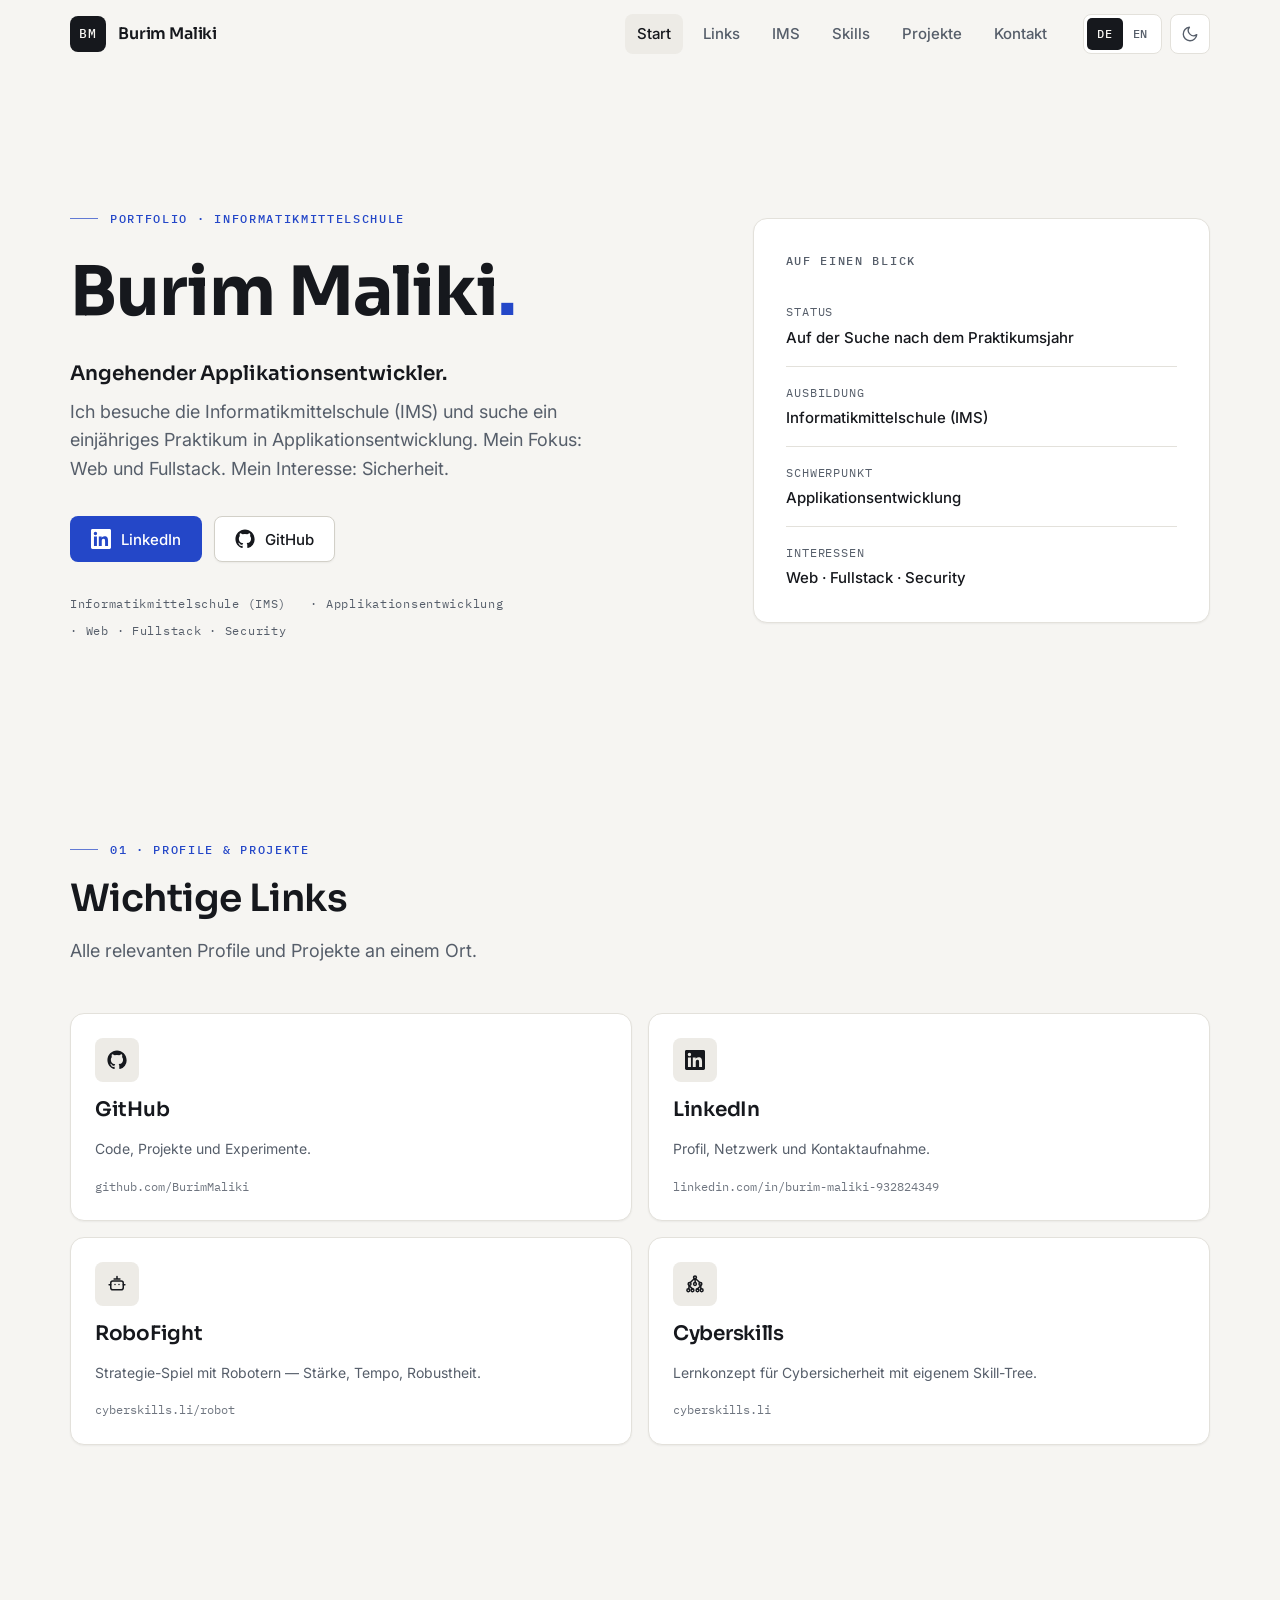
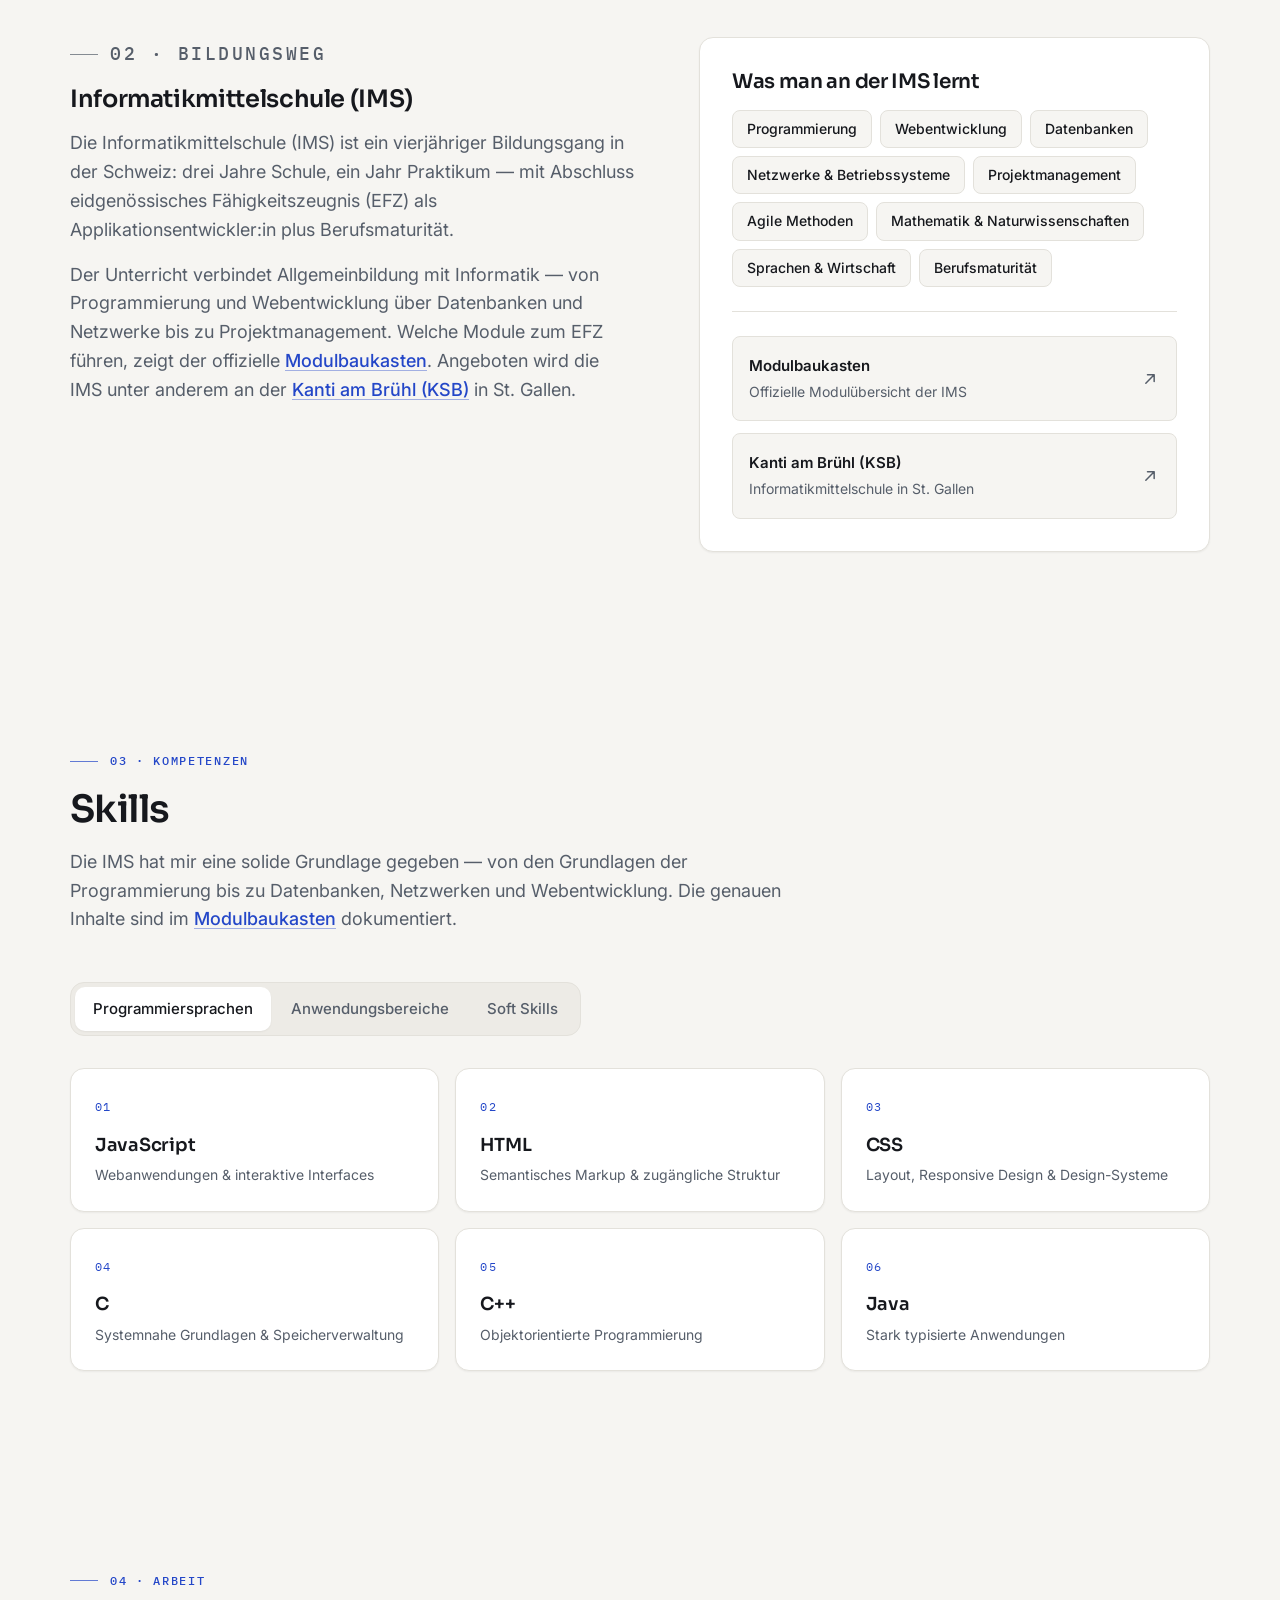
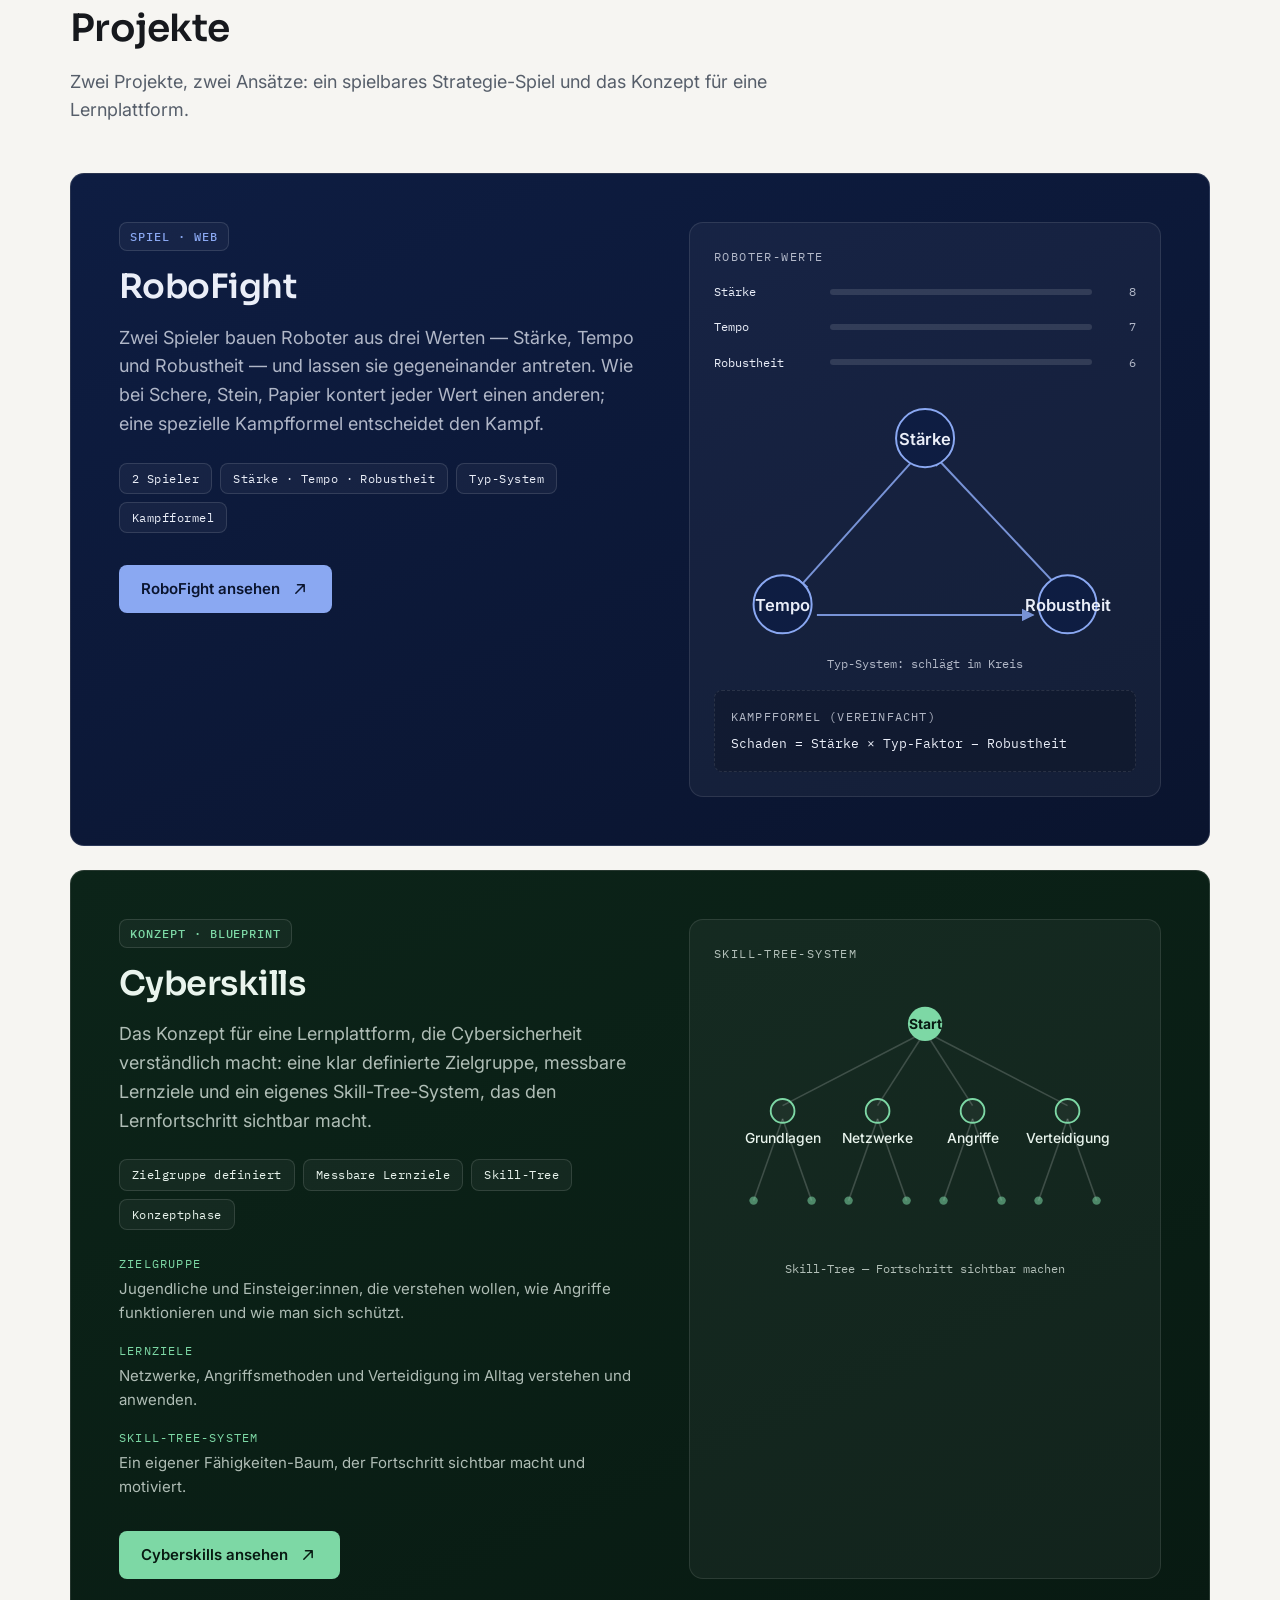
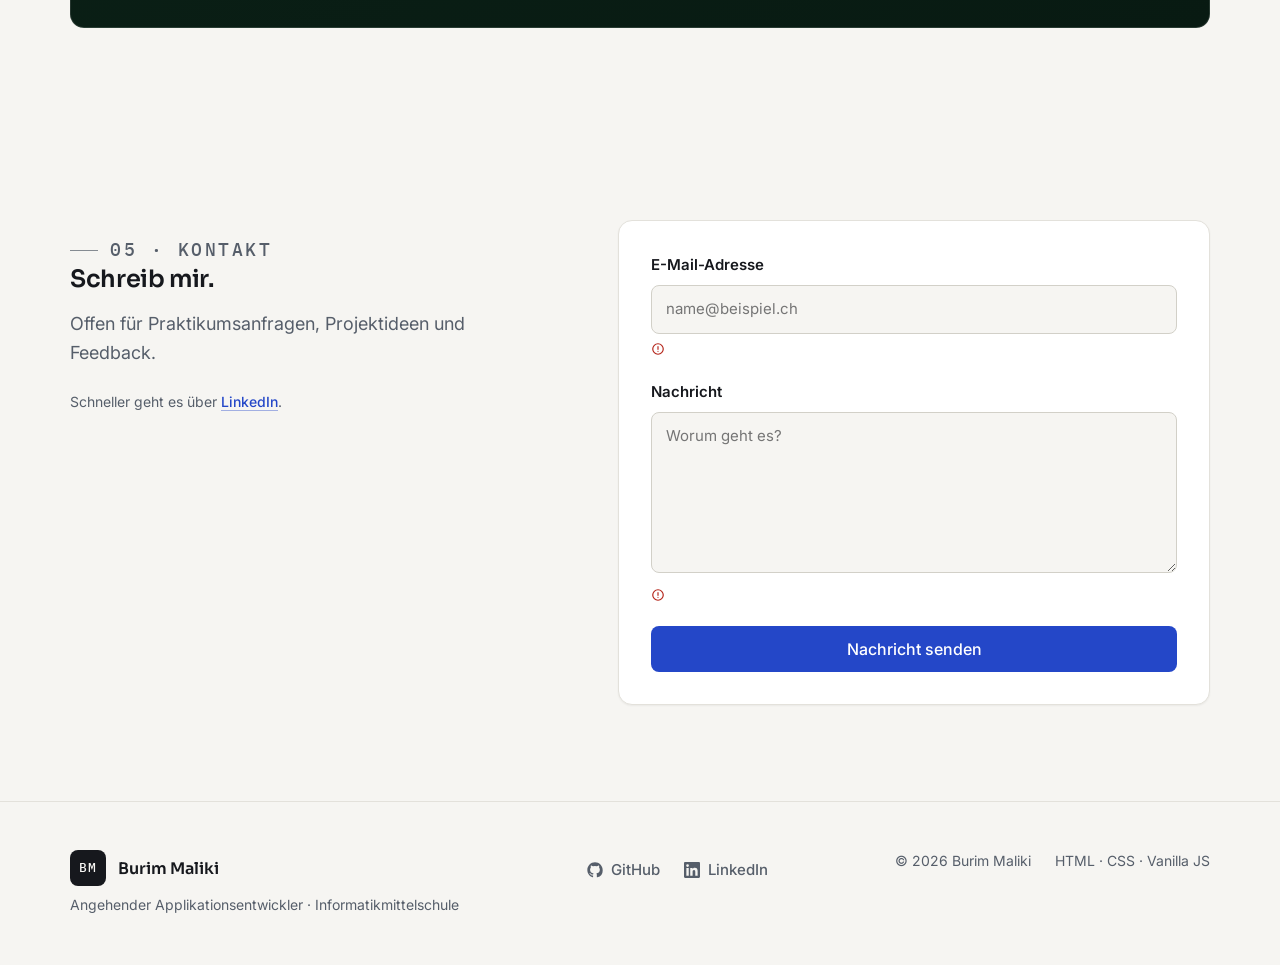
==== index.html @ b34574dd "Split portfolio into separate HTML, CSS, and JS files Co-authored-by: arena-agent <297053741+arena-a" ====
<!DOCTYPE html>
<html lang="de" data-theme="light" data-lang="de">
<head>
  <meta charset="UTF-8">
  <meta name="viewport" content="width=device-width, initial-scale=1">
  <title>Burim Maliki — Portfolio</title>
  <meta name="description" content="Portfolio von Burim Maliki: angehender Applikationsentwickler an der Informatikmittelschule, auf der Suche nach einem einjährigen Praktikum in Applikationsentwicklung.">
  <meta name="color-scheme" content="light dark">
  <meta name="theme-color" media="(prefers-color-scheme: light)" content="#f6f5f2">
  <meta name="theme-color" media="(prefers-color-scheme: dark)" content="#101216">

  <script>
    /* Theme + language before first paint (no flash of wrong mode) */
    (function () {
      try {
        var t = localStorage.getItem('bm-theme');
        if (t !== 'light' && t !== 'dark') {
          t = window.matchMedia && window.matchMedia('(prefers-color-scheme: dark)').matches ? 'dark' : 'light';
        }
        document.documentElement.setAttribute('data-theme', t);
        var l = localStorage.getItem('bm-lang');
        var lang = l === 'en' ? 'en' : 'de';
        document.documentElement.setAttribute('data-lang', lang);
        document.documentElement.lang = lang;
      } catch (e) {
        document.documentElement.setAttribute('data-theme', 'light');
        document.documentElement.lang = 'de';
      }
    })();
  </script>

  <link rel="preconnect" href="https://fonts.googleapis.com">
  <link rel="preconnect" href="https://fonts.gstatic.com" crossorigin>
  <link href="https://fonts.googleapis.com/css2?family=IBM+Plex+Mono:wght@500&family=Inter:wght@400;500;600&family=Sora:wght@600;700&display=swap" rel="stylesheet">

  <link rel="stylesheet" href="assets/css/style.css">
  <noscript>
    <style>[data-reveal] { opacity: 1; transform: none; }</style>
  </noscript>
</head>

<body>
  <a class="skip-link" href="#start" data-i18n="a11y.skip">Zum Inhalt springen</a>

  <!-- ================= HEADER ================= -->
  <header class="site-header" id="site-header">
    <div class="container header-inner">
      <a class="brand" href="#start" data-i18n-aria="nav.brandAria" aria-label="Burim Maliki — zum Seitenanfang">
        <span class="brand-mark" aria-hidden="true">BM</span>
        <span class="brand-name">Burim&nbsp;Maliki</span>
      </a>

      <nav class="site-nav" id="site-nav" aria-label="Hauptnavigation" data-i18n-aria="nav.label">
        <ul>
          <li><a class="nav-link" href="#start" data-i18n="nav.start">Start</a></li>
          <li><a class="nav-link" href="#links" data-i18n="nav.links">Links</a></li>
          <li><a class="nav-link" href="#ims" data-i18n="nav.ims">IMS</a></li>
          <li><a class="nav-link" href="#skills" data-i18n="nav.skills">Skills</a></li>
          <li><a class="nav-link" href="#projekte" data-i18n="nav.projects">Projekte</a></li>
          <li><a class="nav-link" href="#kontakt" data-i18n="nav.contact">Kontakt</a></li>
        </ul>
      </nav>

      <div class="header-controls">
        <div class="lang-switch" role="group" aria-label="Sprache / Language">
          <button type="button" class="lang-btn" data-lang="de" aria-pressed="true">DE</button>
          <button type="button" class="lang-btn" data-lang="en" aria-pressed="false">EN</button>
        </div>
        <button type="button" class="icon-btn" id="theme-toggle" aria-label="Dunkles Design aktivieren">
          <svg class="icon icon-moon" viewBox="0 0 24 24" fill="none" stroke="currentColor" stroke-width="1.8" stroke-linecap="round" stroke-linejoin="round" aria-hidden="true">
            <path d="M21 12.8A9 9 0 1 1 11.2 3a7 7 0 0 0 9.8 9.8z"/>
          </svg>
          <svg class="icon icon-sun" viewBox="0 0 24 24" fill="none" stroke="currentColor" stroke-width="1.8" stroke-linecap="round" stroke-linejoin="round" aria-hidden="true">
            <circle cx="12" cy="12" r="4.2"/>
            <path d="M12 2.5v2.2M12 19.3v2.2M2.5 12h2.2M19.3 12h2.2M4.9 4.9l1.6 1.6M17.5 17.5l1.6 1.6M19.1 4.9l-1.6 1.6M6.5 17.5l-1.6 1.6"/>
          </svg>
        </button>
        <button type="button" class="icon-btn menu-btn" id="menu-toggle" aria-expanded="false" aria-controls="site-nav" aria-label="Menü öffnen">
          <svg class="icon icon-menu" viewBox="0 0 24 24" fill="none" stroke="currentColor" stroke-width="1.8" stroke-linecap="round" aria-hidden="true">
            <path d="M4 7h16M4 12h16M4 17h16"/>
          </svg>
          <svg class="icon icon-close" viewBox="0 0 24 24" fill="none" stroke="currentColor" stroke-width="1.8" stroke-linecap="round" aria-hidden="true">
            <path d="M6 6l12 12M18 6L6 18"/>
          </svg>
        </button>
      </div>
    </div>
  </header>

  <main id="main">
    <!-- ================= HERO ================= -->
    <section id="start" class="hero" aria-labelledby="hero-title">
      <div class="container hero-grid">
        <div class="hero-copy" data-reveal>
          <p class="eyebrow" data-i18n="hero.eyebrow">Portfolio · Informatikmittelschule</p>
          <h1 id="hero-title">Burim&nbsp;Maliki<span class="dot">.</span></h1>
          <p class="hero-lead">
            <strong data-i18n="hero.leadStrong">Angehender Applikationsentwickler.</strong>
            <span data-i18n="hero.lead">Ich besuche die Informatikmittelschule (IMS) und suche ein einjähriges Praktikum in Applikationsentwicklung. Mein Fokus: Web und Fullstack. Mein Interesse: Sicherheit.</span>
          </p>
          <div class="hero-actions">
            <a class="btn btn-primary" href="https://www.linkedin.com/in/burim-maliki-932824349/" target="_blank" rel="noopener noreferrer" data-i18n-aria="hero.linkedinAria" aria-label="LinkedIn-Profil öffnen (neuer Tab)">
              <svg class="icon" viewBox="0 0 24 24" fill="currentColor" aria-hidden="true">
                <path d="M20.45 20.45h-3.55v-5.57c0-1.33-.03-3.04-1.85-3.04-1.85 0-2.14 1.45-2.14 2.94v5.67H9.36V9h3.41v1.56h.05c.47-.9 1.63-1.85 3.36-1.85 3.6 0 4.27 2.37 4.27 5.45v6.29zM5.34 7.43a2.06 2.06 0 1 1 0-4.12 2.06 2.06 0 0 1 0 4.12zM7.12 20.45H3.56V9h3.56v11.45zM22.22 0H1.77C.79 0 0 .77 0 1.72v20.55C0 23.23.79 24 1.77 24h20.45c.98 0 1.78-.77 1.78-1.73V1.72C24 .77 23.2 0 22.22 0z"/>
              </svg>
              <span data-i18n="hero.ctaLinkedin">LinkedIn</span>
            </a>
            <a class="btn btn-secondary" href="https://github.com/BurimMaliki" target="_blank" rel="noopener noreferrer" data-i18n-aria="hero.githubAria" aria-label="GitHub-Profil öffnen (neuer Tab)">
              <svg class="icon" viewBox="0 0 24 24" fill="currentColor" aria-hidden="true">
                <path d="M12 .5C5.65.5.5 5.65.5 12c0 5.08 3.29 9.39 7.86 10.91.58.11.79-.25.79-.56 0-.27-.01-1.17-.02-2.12-3.2.7-3.88-1.36-3.88-1.36-.52-1.33-1.28-1.68-1.28-1.68-1.04-.71.08-.7.08-.7 1.15.08 1.76 1.18 1.76 1.18 1.03 1.75 2.69 1.25 3.34.95.1-.74.4-1.25.72-1.54-2.55-.29-5.24-1.28-5.24-5.68 0-1.26.45-2.28 1.18-3.09-.12-.29-.51-1.46.11-3.05 0 0 .96-.31 3.15 1.18a10.9 10.9 0 0 1 5.74 0c2.19-1.49 3.15-1.18 3.15-1.18.62 1.59.23 2.76.11 3.05.73.81 1.18 1.83 1.18 3.09 0 4.41-2.69 5.38-5.25 5.67.41.35.77 1.05.77 2.12 0 1.53-.01 2.76-.01 3.14 0 .31.21.67.8.56A10.52 10.52 0 0 0 23.5 12C23.5 5.65 18.35.5 12 .5z"/>
              </svg>
              <span data-i18n="hero.ctaGithub">GitHub</span>
            </a>
          </div>
          <p class="hero-meta" aria-hidden="true">
            <span data-i18n="hero.meta1">Informatikmittelschule (IMS)</span>
            <span data-i18n="hero.meta2">Applikationsentwicklung</span>
            <span data-i18n="hero.meta3">Web · Fullstack · Security</span>
          </p>
        </div>

        <aside class="facts-card card" data-reveal style="--reveal-delay: 120ms" aria-label="Auf einen Blick" data-i18n-aria="hero.factsAria">
          <p class="facts-title" data-i18n="hero.factsTitle">Auf einen Blick</p>
          <dl class="facts">
            <div class="fact">
              <dt data-i18n="hero.fStatusLabel">Status</dt>
              <dd data-i18n="hero.fStatus">Auf der Suche nach dem Praktikumsjahr</dd>
            </div>
            <div class="fact">
              <dt data-i18n="hero.fEducationLabel">Ausbildung</dt>
              <dd data-i18n="hero.fEducation">Informatikmittelschule (IMS)</dd>
            </div>
            <div class="fact">
              <dt data-i18n="hero.fFocusLabel">Schwerpunkt</dt>
              <dd data-i18n="hero.fFocus">Applikationsentwicklung</dd>
            </div>
            <div class="fact">
              <dt data-i18n="hero.fInterestLabel">Interessen</dt>
              <dd data-i18n="hero.fInterest">Web · Fullstack · Security</dd>
            </div>
          </dl>
        </aside>
      </div>
    </section>

    <!-- ================= LINKS ================= -->
    <section id="links" aria-labelledby="links-title">
      <div class="container">
        <div class="section-head" data-reveal>
          <p class="eyebrow" data-i18n="links.eyebrow">01 · Profile &amp; Projekte</p>
          <h2 id="links-title" data-i18n="links.title">Wichtige Links</h2>
          <p class="lead" data-i18n="links.lead">Alle relevanten Profile und Projekte an einem Ort.</p>
        </div>

        <div class="links-grid">
          <a class="link-card" href="https://github.com/BurimMaliki" target="_blank" rel="noopener noreferrer" data-reveal data-i18n-aria="links.githubAria" aria-label="GitHub öffnen (neuer Tab)">
            <span class="link-card-top">
              <span class="link-icon" aria-hidden="true">
                <svg class="icon" viewBox="0 0 24 24" fill="currentColor"><path d="M12 .5C5.65.5.5 5.65.5 12c0 5.08 3.29 9.39 7.86 10.91.58.11.79-.25.79-.56 0-.27-.01-1.17-.02-2.12-3.2.7-3.88-1.36-3.88-1.36-.52-1.33-1.28-1.68-1.28-1.68-1.04-.71.08-.7.08-.7 1.15.08 1.76 1.18 1.76 1.18 1.03 1.75 2.69 1.25 3.34.95.1-.74.4-1.25.72-1.54-2.55-.29-5.24-1.28-5.24-5.68 0-1.26.45-2.28 1.18-3.09-.12-.29-.51-1.46.11-3.05 0 0 .96-.31 3.15 1.18a10.9 10.9 0 0 1 5.74 0c2.19-1.49 3.15-1.18 3.15-1.18.62 1.59.23 2.76.11 3.05.73.81 1.18 1.83 1.18 3.09 0 4.41-2.69 5.38-5.25 5.67.41.35.77 1.05.77 2.12 0 1.53-.01 2.76-.01 3.14 0 .31.21.67.8.56A10.52 10.52 0 0 0 23.5 12C23.5 5.65 18.35.5 12 .5z"/></svg>
              </span>
              <svg class="icon link-card-arrow" viewBox="0 0 24 24" fill="none" stroke="currentColor" stroke-width="1.8" stroke-linecap="round" stroke-linejoin="round" aria-hidden="true"><path d="M7 17L17 7M9 7h8v8"/></svg>
            </span>
            <h3 data-i18n="links.githubTitle">GitHub</h3>
            <p data-i18n="links.githubDesc">Code, Projekte und Experimente.</p>
            <span class="link-domain">github.com/BurimMaliki</span>
          </a>

          <a class="link-card" href="https://www.linkedin.com/in/burim-maliki-932824349/" target="_blank" rel="noopener noreferrer" data-reveal style="--reveal-delay: 60ms" data-i18n-aria="links.linkedinAria" aria-label="LinkedIn öffnen (neuer Tab)">
            <span class="link-card-top">
              <span class="link-icon" aria-hidden="true">
                <svg class="icon" viewBox="0 0 24 24" fill="currentColor"><path d="M20.45 20.45h-3.55v-5.57c0-1.33-.03-3.04-1.85-3.04-1.85 0-2.14 1.45-2.14 2.94v5.67H9.36V9h3.41v1.56h.05c.47-.9 1.63-1.85 3.36-1.85 3.6 0 4.27 2.37 4.27 5.45v6.29zM5.34 7.43a2.06 2.06 0 1 1 0-4.12 2.06 2.06 0 0 1 0 4.12zM7.12 20.45H3.56V9h3.56v11.45zM22.22 0H1.77C.79 0 0 .77 0 1.72v20.55C0 23.23.79 24 1.77 24h20.45c.98 0 1.78-.77 1.78-1.73V1.72C24 .77 23.2 0 22.22 0z"/></svg>
              </span>
              <svg class="icon link-card-arrow" viewBox="0 0 24 24" fill="none" stroke="currentColor" stroke-width="1.8" stroke-linecap="round" stroke-linejoin="round" aria-hidden="true"><path d="M7 17L17 7M9 7h8v8"/></svg>
            </span>
            <h3 data-i18n="links.linkedinTitle">LinkedIn</h3>
            <p data-i18n="links.linkedinDesc">Profil, Netzwerk und Kontaktaufnahme.</p>
            <span class="link-domain">linkedin.com/in/burim-maliki-932824349</span>
          </a>

          <a class="link-card" href="https://www.cyberskills.li/robot" target="_blank" rel="noopener noreferrer" data-reveal style="--reveal-delay: 120ms" data-i18n-aria="links.robofightAria" aria-label="RoboFight öffnen (neuer Tab)">
            <span class="link-card-top">
              <span class="link-icon" aria-hidden="true">
                <svg class="icon" viewBox="0 0 24 24" fill="none" stroke="currentColor" stroke-width="1.8" stroke-linecap="round" stroke-linejoin="round"><path d="M12 3v3M12 6H8.5M12 6h3.5"/><rect x="4.5" y="8.5" width="15" height="10.5" rx="2.5"/><path d="M9.6 12.6h.01M14.4 12.6h.01M2.5 13h2M19.5 13h2"/></svg>
              </span>
              <svg class="icon link-card-arrow" viewBox="0 0 24 24" fill="none" stroke="currentColor" stroke-width="1.8" stroke-linecap="round" stroke-linejoin="round" aria-hidden="true"><path d="M7 17L17 7M9 7h8v8"/></svg>
            </span>
            <h3 data-i18n="links.robofightTitle">RoboFight</h3>
            <p data-i18n="links.robofightDesc">Strategie-Spiel mit Robotern — Stärke, Tempo, Robustheit.</p>
            <span class="link-domain">cyberskills.li/robot</span>
          </a>

          <a class="link-card" href="https://www.cyberskills.li/" target="_blank" rel="noopener noreferrer" data-reveal style="--reveal-delay: 180ms" data-i18n-aria="links.cyberskillsAria" aria-label="Cyberskills öffnen (neuer Tab)">
            <span class="link-card-top">
              <span class="link-icon" aria-hidden="true">
                <svg class="icon" viewBox="0 0 24 24" fill="none" stroke="currentColor" stroke-width="1.8" stroke-linecap="round"><circle cx="12" cy="4" r="1.7"/><circle cx="5.5" cy="12" r="1.7"/><circle cx="12" cy="12" r="1.7"/><circle cx="18.5" cy="12" r="1.7"/><circle cx="4" cy="19.5" r="1.7"/><circle cx="9" cy="19.5" r="1.7"/><circle cx="15" cy="19.5" r="1.7"/><circle cx="20" cy="19.5" r="1.7"/><path d="M11.4 5.4L6 10.6M12 5.6l.3 4.7M18 10.6l-5.2-5M4.9 13.3l-.3 4.5M9.4 18.2l-3.4-3.2M14.6 18.2l3.4-3.2M19.1 17.8l-.3-4.5"/></svg>
              </span>
              <svg class="icon link-card-arrow" viewBox="0 0 24 24" fill="none" stroke="currentColor" stroke-width="1.8" stroke-linecap="round" stroke-linejoin="round" aria-hidden="true"><path d="M7 17L17 7M9 7h8v8"/></svg>
            </span>
            <h3 data-i18n="links.cyberskillsTitle">Cyberskills</h3>
            <p data-i18n="links.cyberskillsDesc">Lernkonzept für Cybersicherheit mit eigenem Skill-Tree.</p>
            <span class="link-domain">cyberskills.li</span>
          </a>
        </div>
      </div>
    </section>

    <!-- ================= IMS ================= -->
    <section id="ims" aria-labelledby="ims-title">
      <div class="container ims-grid">
        <div class="ims-copy" data-reveal>
          <p class="eyebrow" data-i18n="ims.eyebrow">02 · Bildungsweg</p>
          <h2 id="ims-title" data-i18n="ims.title">Informatikmittelschule (IMS)</h2>
          <p data-i18n="ims.p1">Die Informatikmittelschule (IMS) ist ein vierjähriger Bildungsgang in der Schweiz: drei Jahre Schule, ein Jahr Praktikum — mit Abschluss eidgenössisches Fähigkeitszeugnis (EFZ) als Applikationsentwickler:in plus Berufsmaturität.</p>
          <p data-i18n-html="ims.p2">Der Unterricht verbindet Allgemeinbildung mit Informatik — von Programmierung und Webentwicklung über Datenbanken und Netzwerke bis zu Projektmanagement. Welche Module zum EFZ führen, zeigt der offizielle <a class="text-link" href="https://www.modulbaukasten.ch/" target="_blank" rel="noopener noreferrer">Modulbaukasten</a>. Angeboten wird die IMS unter anderem an der <a class="text-link" href="https://www.ksb-sg.ch/ims" target="_blank" rel="noopener noreferrer">Kanti am Brühl (KSB)</a> in St. Gallen.</p>
        </div>

        <aside class="ims-card card" data-reveal style="--reveal-delay: 120ms" aria-label="Lerninhalte der IMS" data-i18n-aria="ims.cardAria">
          <h3 data-i18n="ims.learnTitle">Was man an der IMS lernt</h3>
          <ul class="chip-list">
            <li class="chip" data-i18n="ims.chip1">Programmierung</li>
            <li class="chip" data-i18n="ims.chip2">Webentwicklung</li>
            <li class="chip" data-i18n="ims.chip3">Datenbanken</li>
            <li class="chip" data-i18n="ims.chip4">Netzwerke &amp; Betriebssysteme</li>
            <li class="chip" data-i18n="ims.chip5">Projektmanagement</li>
            <li class="chip" data-i18n="ims.chip6">Agile Methoden</li>
            <li class="chip" data-i18n="ims.chip7">Mathematik &amp; Naturwissenschaften</li>
            <li class="chip" data-i18n="ims.chip8">Sprachen &amp; Wirtschaft</li>
            <li class="chip" data-i18n="ims.chip9">Berufsmaturität</li>
          </ul>
          <div class="ims-links">
            <a class="ims-link" href="https://www.modulbaukasten.ch/" target="_blank" rel="noopener noreferrer" data-i18n-aria="ims.modulesAria" aria-label="Modulbaukasten öffnen (neuer Tab)">
              <span>
                <span class="ims-link-title" data-i18n="ims.modulesTitle">Modulbaukasten</span><br>
                <span class="ims-link-desc" data-i18n="ims.modulesDesc">Offizielle Modulübersicht der IMS</span>
              </span>
              <svg class="icon" viewBox="0 0 24 24" fill="none" stroke="currentColor" stroke-width="1.8" stroke-linecap="round" stroke-linejoin="round" aria-hidden="true"><path d="M7 17L17 7M9 7h8v8"/></svg>
            </a>
            <a class="ims-link" href="https://www.ksb-sg.ch/ims" target="_blank" rel="noopener noreferrer" data-i18n-aria="ims.ksbAria" aria-label="Kanti am Brühl öffnen (neuer Tab)">
              <span>
                <span class="ims-link-title" data-i18n="ims.ksbTitle">Kanti am Brühl (KSB)</span><br>
                <span class="ims-link-desc" data-i18n="ims.ksbDesc">Informatikmittelschule in St. Gallen</span>
              </span>
              <svg class="icon" viewBox="0 0 24 24" fill="none" stroke="currentColor" stroke-width="1.8" stroke-linecap="round" stroke-linejoin="round" aria-hidden="true"><path d="M7 17L17 7M9 7h8v8"/></svg>
            </a>
          </div>
        </aside>
      </div>
    </section>

    <!-- ================= SKILLS ================= -->
    <section id="skills" aria-labelledby="skills-title">
      <div class="container">
        <div class="section-head" data-reveal>
          <p class="eyebrow" data-i18n="skills.eyebrow">03 · Kompetenzen</p>
          <h2 id="skills-title" data-i18n="skills.title">Skills</h2>
          <p class="lead" data-i18n-html="skills.lead">Die IMS hat mir eine solide Grundlage gegeben — von den Grundlagen der Programmierung bis zu Datenbanken, Netzwerken und Webentwicklung. Die genauen Inhalte sind im <a class="text-link" href="https://www.modulbaukasten.ch/" target="_blank" rel="noopener noreferrer">Modulbaukasten</a> dokumentiert.</p>
        </div>

        <div data-reveal>
          <div class="tabs" role="tablist" aria-label="Skill-Kategorien" data-i18n-aria="skills.tabsAria">
            <button type="button" class="tab" role="tab" id="tab-langs" aria-controls="panel-langs" aria-selected="true" tabindex="0" data-i18n="skills.tab1">Programmiersprachen</button>
            <button type="button" class="tab" role="tab" id="tab-areas" aria-controls="panel-areas" aria-selected="false" tabindex="-1" data-i18n="skills.tab2">Anwendungsbereiche</button>
            <button type="button" class="tab" role="tab" id="tab-soft" aria-controls="panel-soft" aria-selected="false" tabindex="-1" data-i18n="skills.tab3">Soft Skills</button>
          </div>

          <div class="tabpanel" id="panel-langs" role="tabpanel" aria-labelledby="tab-langs" tabindex="0">
            <ul class="skill-grid">
              <li class="skill">
                <span class="skill-index">01</span>
                <h3 data-i18n="skills.langJs">JavaScript</h3>
                <p data-i18n="skills.langJsDesc">Webanwendungen &amp; interaktive Interfaces</p>
              </li>
              <li class="skill">
                <span class="skill-index">02</span>
                <h3 data-i18n="skills.langHtml">HTML</h3>
                <p data-i18n="skills.langHtmlDesc">Semantisches Markup &amp; zugängliche Struktur</p>
              </li>
              <li class="skill">
                <span class="skill-index">03</span>
                <h3 data-i18n="skills.langCss">CSS</h3>
                <p data-i18n="skills.langCssDesc">Layout, Responsive Design &amp; Design-Systeme</p>
              </li>
              <li class="skill">
                <span class="skill-index">04</span>
                <h3 data-i18n="skills.langC">C</h3>
                <p data-i18n="skills.langCDesc">Systemnahe Grundlagen &amp; Speicherverwaltung</p>
              </li>
              <li class="skill">
                <span class="skill-index">05</span>
                <h3 data-i18n="skills.langCpp">C++</h3>
                <p data-i18n="skills.langCppDesc">Objektorientierte Programmierung</p>
              </li>
              <li class="skill">
                <span class="skill-index">06</span>
                <h3 data-i18n="skills.langJava">Java</h3>
                <p data-i18n="skills.langJavaDesc">Stark typisierte Anwendungen</p>
              </li>
            </ul>
          </div>

          <div class="tabpanel" id="panel-areas" role="tabpanel" aria-labelledby="tab-areas" tabindex="0" hidden>
            <ul class="skill-grid">
              <li class="skill">
                <span class="skill-index">01</span>
                <h3 data-i18n="skills.areaFrontend">Frontend</h3>
                <p data-i18n="skills.areaFrontendDesc">Interfaces, Usability &amp; Barrierefreiheit</p>
              </li>
              <li class="skill">
                <span class="skill-index">02</span>
                <h3 data-i18n="skills.areaBackend">Backend</h3>
                <p data-i18n="skills.areaBackendDesc">APIs, Services &amp; Geschäftslogik</p>
              </li>
              <li class="skill">
                <span class="skill-index">03</span>
                <h3 data-i18n="skills.areaFullstack">Fullstack</h3>
                <p data-i18n="skills.areaFullstackDesc">Von der Datenbank bis zum UI</p>
              </li>
              <li class="skill">
                <span class="skill-index">04</span>
                <h3 data-i18n="skills.areaSql">SQL &amp; NoSQL Datenbanken</h3>
                <p data-i18n="skills.areaSqlDesc">Relationale &amp; dokumentenbasierte Systeme</p>
              </li>
              <li class="skill">
                <span class="skill-index">05</span>
                <h3 data-i18n="skills.areaContainer">Container</h3>
                <p data-i18n="skills.areaContainerDesc">Docker &amp; isolierte Laufzeitumgebungen</p>
              </li>
              <li class="skill">
                <span class="skill-index">06</span>
                <h3 data-i18n="skills.areaAi">AI Skills</h3>
                <p data-i18n="skills.areaAiDesc">KI-gestützte Tools &amp; Workflows</p>
              </li>
            </ul>
          </div>

          <div class="tabpanel" id="panel-soft" role="tabpanel" aria-labelledby="tab-soft" tabindex="0" hidden>
            <ul class="soft-list">
              <li class="soft-item">
                <span class="soft-index">01</span>
                <span>
                  <span class="soft-name" data-i18n="skills.soft1">Teamfähigkeit</span><br>
                  <span class="soft-desc" data-i18n="skills.soft1Desc">Gemeinsam Lösungen erarbeiten</span>
                </span>
              </li>
              <li class="soft-item">
                <span class="soft-index">02</span>
                <span>
                  <span class="soft-name" data-i18n="skills.soft2">Überzeugungsfähigkeit</span><br>
                  <span class="soft-desc" data-i18n="skills.soft2Desc">Ideen klar und sachlich vertreten</span>
                </span>
              </li>
              <li class="soft-item">
                <span class="soft-index">03</span>
                <span>
                  <span class="soft-name" data-i18n="skills.soft3">Feedback geben &amp; annehmen</span><br>
                  <span class="soft-desc" data-i18n="skills.soft3Desc">Offen für konstruktive Kritik</span>
                </span>
              </li>
              <li class="soft-item">
                <span class="soft-index">04</span>
                <span>
                  <span class="soft-name" data-i18n="skills.soft4">Empathie</span><br>
                  <span class="soft-desc" data-i18n="skills.soft4Desc">Perspektiven anderer verstehen</span>
                </span>
              </li>
              <li class="soft-item">
                <span class="soft-index">05</span>
                <span>
                  <span class="soft-name" data-i18n="skills.soft5">Toleranz</span><br>
                  <span class="soft-desc" data-i18n="skills.soft5Desc">Unterschiedliche Sichtweisen respektieren</span>
                </span>
              </li>
              <li class="soft-item">
                <span class="soft-index">06</span>
                <span>
                  <span class="soft-name" data-i18n="skills.soft6">Neugier</span><br>
                  <span class="soft-desc" data-i18n="skills.soft6Desc">Neues verstehen und ausprobieren</span>
                </span>
              </li>
              <li class="soft-item">
                <span class="soft-index">07</span>
                <span>
                  <span class="soft-name" data-i18n="skills.soft7">Strategisches Denken</span><br>
                  <span class="soft-desc" data-i18n="skills.soft7Desc">Probleme in Schritte zerlegen</span>
                </span>
              </li>
              <li class="soft-item">
                <span class="soft-index">08</span>
                <span>
                  <span class="soft-name" data-i18n="skills.soft8">Geduld</span><br>
                  <span class="soft-desc" data-i18n="skills.soft8Desc">Dranbleiben bei komplexen Aufgaben</span>
                </span>
              </li>
              <li class="soft-item">
                <span class="soft-index">09</span>
                <span>
                  <span class="soft-name" data-i18n="skills.soft9">Verantwortungsübernahme</span><br>
                  <span class="soft-desc" data-i18n="skills.soft9Desc">Für Ergebnisse einstehen</span>
                </span>
              </li>
            </ul>
          </div>
        </div>
      </div>
    </section>

    <!-- ================= PROJECTS ================= -->
    <section id="projekte" aria-labelledby="projects-title">
      <div class="container">
        <div class="section-head" data-reveal>
          <p class="eyebrow" data-i18n="projects.eyebrow">04 · Arbeit</p>
          <h2 id="projects-title" data-i18n="projects.title">Projekte</h2>
          <p class="lead" data-i18n="projects.lead">Zwei Projekte, zwei Ansätze: ein spielbares Strategie-Spiel und das Konzept für eine Lernplattform.</p>
        </div>

        <!-- RoboFight -->
        <article class="project project-rf" data-reveal aria-labelledby="rf-title">
          <div class="project-copy">
            <span class="project-tag" data-i18n="projects.rfTag">Spiel · Web</span>
            <h3 id="rf-title" data-i18n="projects.rfTitle">RoboFight</h3>
            <p data-i18n="projects.rfDesc">Zwei Spieler bauen Roboter aus drei Werten — Stärke, Tempo und Robustheit — und lassen sie gegeneinander antreten. Wie bei Schere, Stein, Papier kontert jeder Wert einen anderen; eine spezielle Kampfformel entscheidet den Kampf.</p>
            <ul class="fact-chips" aria-label="Eigenschaften von RoboFight" data-i18n-aria="projects.rfChipsAria">
              <li class="fact-chip" data-i18n="projects.rfChip1">2 Spieler</li>
              <li class="fact-chip" data-i18n="projects.rfChip2">Stärke · Tempo · Robustheit</li>
              <li class="fact-chip" data-i18n="projects.rfChip3">Typ-System</li>
              <li class="fact-chip" data-i18n="projects.rfChip4">Kampfformel</li>
            </ul>
            <a class="project-cta" href="https://www.cyberskills.li/robot" target="_blank" rel="noopener noreferrer" data-i18n-aria="projects.rfCtaAria" aria-label="RoboFight ansehen (neuer Tab)">
              <span data-i18n="projects.rfCta">RoboFight ansehen</span>
              <svg class="icon" viewBox="0 0 24 24" fill="none" stroke="currentColor" stroke-width="1.8" stroke-linecap="round" stroke-linejoin="round" aria-hidden="true"><path d="M7 17L17 7M9 7h8v8"/></svg>
            </a>
          </div>

          <div class="project-visual" aria-label="RoboFight Mechanik" data-i18n-aria="projects.rfVisualAria">
            <p class="visual-label" data-i18n="projects.rfStatsTitle">Roboter-Werte</p>
            <div class="stat-row">
              <span class="stat-name" data-i18n="projects.rfStatStrength">Stärke</span>
              <span class="stat-track" aria-hidden="true"><span class="stat-fill" style="width: 80%"></span></span>
              <span class="stat-value" aria-hidden="true">8</span>
            </div>
            <div class="stat-row">
              <span class="stat-name" data-i18n="projects.rfStatSpeed">Tempo</span>
              <span class="stat-track" aria-hidden="true"><span class="stat-fill" style="width: 70%"></span></span>
              <span class="stat-value" aria-hidden="true">7</span>
            </div>
            <div class="stat-row">
              <span class="stat-name" data-i18n="projects.rfStatDurability">Robustheit</span>
              <span class="stat-track" aria-hidden="true"><span class="stat-fill" style="width: 60%"></span></span>
              <span class="stat-value" aria-hidden="true">6</span>
            </div>

            <svg class="type-diagram" viewBox="0 0 320 190" role="img" aria-labelledby="rf-diagram-title" aria-hidden="false">
              <title id="rf-diagram-title" data-i18n="projects.rfDiagramAria">Typ-System von RoboFight: Stärke schlägt Tempo, Tempo schlägt Robustheit, Robustheit schlägt Stärke.</title>
              <defs>
                <marker id="rf-arrow" viewBox="0 0 10 10" refX="9" refY="5" markerWidth="6.5" markerHeight="6.5" orient="auto-start-reverse">
                  <path d="M0 0L10 5L0 10z" fill="var(--rf-accent)"/>
                </marker>
              </defs>
              <path class="diagram-edge" d="M157 48 L62 154" marker-end="url(#rf-arrow)"/>
              <path class="diagram-edge" d="M78 172 L242 172" marker-end="url(#rf-arrow)"/>
              <path class="diagram-edge" d="M260 150 L166 50" marker-end="url(#rf-arrow)"/>
              <circle class="diagram-node" cx="160" cy="38" r="22"/>
              <text class="diagram-node-text" x="160" y="43" text-anchor="middle" data-i18n="projects.rfStatStrength">Stärke</text>
              <circle class="diagram-node" cx="52" cy="164" r="22"/>
              <text class="diagram-node-text" x="52" y="169" text-anchor="middle" data-i18n="projects.rfStatSpeed">Tempo</text>
              <circle class="diagram-node" cx="268" cy="164" r="22"/>
              <text class="diagram-node-text" x="268" y="169" text-anchor="middle" data-i18n="projects.rfStatDurability">Robustheit</text>
            </svg>
            <p class="diagram-caption" data-i18n="projects.rfDiagramCaption">Typ-System: schlägt im Kreis</p>

            <div class="formula">
              <p class="formula-label" data-i18n="projects.rfFormulaCaption">Kampfformel (vereinfacht)</p>
              <code class="formula-code" data-i18n="projects.rfFormula">Schaden = Stärke × Typ-Faktor − Robustheit</code>
            </div>
          </div>
        </article>

        <!-- Cyberskills -->
        <article class="project project-cs" data-reveal aria-labelledby="cs-title">
          <div class="project-copy">
            <span class="project-tag" data-i18n="projects.csTag">Konzept · Blueprint</span>
            <h3 id="cs-title" data-i18n="projects.csTitle">Cyberskills</h3>
            <p data-i18n="projects.csDesc">Das Konzept für eine Lernplattform, die Cybersicherheit verständlich macht: eine klar definierte Zielgruppe, messbare Lernziele und ein eigenes Skill-Tree-System, das den Lernfortschritt sichtbar macht.</p>
            <ul class="fact-chips" aria-label="Eigenschaften von Cyberskills" data-i18n-aria="projects.csChipsAria">
              <li class="fact-chip" data-i18n="projects.csChip1">Zielgruppe definiert</li>
              <li class="fact-chip" data-i18n="projects.csChip2">Messbare Lernziele</li>
              <li class="fact-chip" data-i18n="projects.csChip3">Skill-Tree</li>
              <li class="fact-chip" data-i18n="projects.csChip4">Konzeptphase</li>
            </ul>
            <dl class="project-dl">
              <div>
                <dt data-i18n="projects.csAudienceLabel">Zielgruppe</dt>
                <dd data-i18n="projects.csAudience">Jugendliche und Einsteiger:innen, die verstehen wollen, wie Angriffe funktionieren und wie man sich schützt.</dd>
              </div>
              <div>
                <dt data-i18n="projects.csOutcomesLabel">Lernziele</dt>
                <dd data-i18n="projects.csOutcomes">Netzwerke, Angriffsmethoden und Verteidigung im Alltag verstehen und anwenden.</dd>
              </div>
              <div>
                <dt data-i18n="projects.csTreeLabel">Skill-Tree-System</dt>
                <dd data-i18n="projects.csTree">Ein eigener Fähigkeiten-Baum, der Fortschritt sichtbar macht und motiviert.</dd>
              </div>
            </dl>
            <a class="project-cta" href="https://www.cyberskills.li/" target="_blank" rel="noopener noreferrer" data-i18n-aria="projects.csCtaAria" aria-label="Cyberskills ansehen (neuer Tab)">
              <span data-i18n="projects.csCta">Cyberskills ansehen</span>
              <svg class="icon" viewBox="0 0 24 24" fill="none" stroke="currentColor" stroke-width="1.8" stroke-linecap="round" stroke-linejoin="round" aria-hidden="true"><path d="M7 17L17 7M9 7h8v8"/></svg>
            </a>
          </div>

          <div class="project-visual" aria-label="Cyberskills Skill-Tree" data-i18n-aria="projects.csVisualAria">
            <p class="visual-label" data-i18n="projects.csTreeTitle">Skill-Tree-System</p>
            <svg class="tree-diagram" viewBox="0 0 320 200" role="img" aria-labelledby="cs-diagram-title" aria-hidden="false">
              <title id="cs-diagram-title" data-i18n="projects.csDiagramAria">Skill-Tree von Cyberskills: vom Start-Modul über Grundlagen, Netzwerke, Angriffe und Verteidigung.</title>
              <path class="tree-line" d="M160 40 L52 96"/>
              <path class="tree-line" d="M160 40 L124 96"/>
              <path class="tree-line" d="M160 40 L196 96"/>
              <path class="tree-line" d="M160 40 L268 96"/>
              <path class="tree-line" d="M52 106 L30 168"/>
              <path class="tree-line" d="M52 106 L74 168"/>
              <path class="tree-line" d="M124 106 L102 168"/>
              <path class="tree-line" d="M124 106 L146 168"/>
              <path class="tree-line" d="M196 106 L174 168"/>
              <path class="tree-line" d="M196 106 L218 168"/>
              <path class="tree-line" d="M268 106 L246 168"/>
              <path class="tree-line" d="M268 106 L290 168"/>
              <circle class="tree-root" cx="160" cy="34" r="13"/>
              <text class="tree-root-text" x="160" y="38" text-anchor="middle" data-i18n="projects.csTreeRoot">Start</text>
              <circle class="tree-node" cx="52" cy="100" r="9"/>
              <text class="tree-node-text" x="52" y="124" text-anchor="middle" data-i18n="projects.csTreeN1">Grundlagen</text>
              <circle class="tree-node" cx="124" cy="100" r="9"/>
              <text class="tree-node-text" x="124" y="124" text-anchor="middle" data-i18n="projects.csTreeN2">Netzwerke</text>
              <circle class="tree-node" cx="196" cy="100" r="9"/>
              <text class="tree-node-text" x="196" y="124" text-anchor="middle" data-i18n="projects.csTreeN3">Angriffe</text>
              <circle class="tree-node" cx="268" cy="100" r="9"/>
              <text class="tree-node-text" x="268" y="124" text-anchor="middle" data-i18n="projects.csTreeN4">Verteidigung</text>
              <circle class="tree-leaf" cx="30" cy="168" r="3.2"/>
              <circle class="tree-leaf" cx="74" cy="168" r="3.2"/>
              <circle class="tree-leaf" cx="102" cy="168" r="3.2"/>
              <circle class="tree-leaf" cx="146" cy="168" r="3.2"/>
              <circle class="tree-leaf" cx="174" cy="168" r="3.2"/>
              <circle class="tree-leaf" cx="218" cy="168" r="3.2"/>
              <circle class="tree-leaf" cx="246" cy="168" r="3.2"/>
              <circle class="tree-leaf" cx="290" cy="168" r="3.2"/>
            </svg>
            <p class="diagram-caption" data-i18n="projects.csTreeCaption">Skill-Tree — Fortschritt sichtbar machen</p>
          </div>
        </article>
      </div>
    </section>

    <!-- ================= CONTACT ================= -->
    <section id="kontakt" aria-labelledby="contact-title">
      <div class="container contact-grid">
        <div class="contact-copy" data-reveal>
          <p class="eyebrow" data-i18n="contact.eyebrow">05 · Kontakt</p>
          <h2 id="contact-title" data-i18n="contact.title">Schreib mir.</h2>
          <p data-i18n="contact.lead">Offen für Praktikumsanfragen, Projektideen und Feedback.</p>
          <p class="note" data-i18n-html="contact.note">Schneller geht es über <a class="text-link" href="https://www.linkedin.com/in/burim-maliki-932824349/" target="_blank" rel="noopener noreferrer">LinkedIn</a>.</p>
        </div>

        <form class="contact-form" id="contact-form" novalidate data-reveal style="--reveal-delay: 120ms" aria-label="Kontaktformular" data-i18n-aria="contact.formAria">
          <div class="form-banner" id="form-banner" role="status" aria-live="polite" hidden>
            <svg class="icon banner-icon icon-check" viewBox="0 0 24 24" fill="none" stroke="currentColor" stroke-width="2" stroke-linecap="round" stroke-linejoin="round" aria-hidden="true"><circle cx="12" cy="12" r="9"/><path d="M8.5 12.5l2.5 2.5 4.5-5"/></svg>
            <svg class="icon banner-icon icon-alert" viewBox="0 0 24 24" fill="none" stroke="currentColor" stroke-width="2" stroke-linecap="round" stroke-linejoin="round" aria-hidden="true"><circle cx="12" cy="12" r="9"/><path d="M12 8v4.5M12 16h.01"/></svg>
            <div class="banner-text">
              <p class="banner-title" id="form-banner-title"></p>
              <p class="banner-body" id="form-banner-body"></p>
            </div>
            <button type="button" class="banner-close" id="banner-close" aria-label="Meldung schliessen" data-i18n-aria="contact.dismissAria">
              <svg class="icon" viewBox="0 0 24 24" fill="none" stroke="currentColor" stroke-width="2" stroke-linecap="round" aria-hidden="true"><path d="M6 6l12 12M18 6L6 18"/></svg>
            </button>
          </div>

          <div class="field">
            <label for="contact-email" data-i18n="contact.emailLabel">E-Mail-Adresse</label>
            <input type="email" id="contact-email" name="email" autocomplete="email" maxlength="254" placeholder="name@beispiel.ch" data-i18n-placeholder="contact.emailPlaceholder" required>
            <p class="field-error" id="contact-email-error" hidden>
              <svg class="icon" viewBox="0 0 24 24" fill="none" stroke="currentColor" stroke-width="2" stroke-linecap="round" aria-hidden="true"><circle cx="12" cy="12" r="9"/><path d="M12 8v4.5M12 16h.01"/></svg>
              <span></span>
            </p>
          </div>

          <div class="field">
            <label for="contact-message" data-i18n="contact.messageLabel">Nachricht</label>
            <textarea id="contact-message" name="message" rows="6" maxlength="2000" placeholder="Worum geht es?" data-i18n-placeholder="contact.messagePlaceholder" required></textarea>
            <p class="field-error" id="contact-message-error" hidden>
              <svg class="icon" viewBox="0 0 24 24" fill="none" stroke="currentColor" stroke-width="2" stroke-linecap="round" aria-hidden="true"><circle cx="12" cy="12" r="9"/><path d="M12 8v4.5M12 16h.01"/></svg>
              <span></span>
            </p>
          </div>

          <button type="submit" class="btn btn-primary btn-submit" id="contact-submit">
            <span class="spinner" id="contact-spinner" aria-hidden="true" hidden></span>
            <span id="contact-submit-label" data-i18n="contact.submit">Nachricht senden</span>
          </button>
        </form>
      </div>
    </section>
  </main>

  <!-- ================= FOOTER ================= -->
  <footer class="site-footer">
    <div class="container footer-inner">
      <div>
        <p class="footer-brand">
          <span class="brand-mark" aria-hidden="true">BM</span>
          Burim&nbsp;Maliki
        </p>
        <p class="footer-tagline" data-i18n="footer.tagline">Angehender Applikationsentwickler · Informatikmittelschule</p>
      </div>
      <div class="footer-links">
        <a class="footer-link" href="https://github.com/BurimMaliki" target="_blank" rel="noopener noreferrer" data-i18n-aria="footer.githubAria" aria-label="GitHub öffnen (neuer Tab)">
          <svg class="icon" viewBox="0 0 24 24" fill="currentColor" aria-hidden="true"><path d="M12 .5C5.65.5.5 5.65.5 12c0 5.08 3.29 9.39 7.86 10.91.58.11.79-.25.79-.56 0-.27-.01-1.17-.02-2.12-3.2.7-3.88-1.36-3.88-1.36-.52-1.33-1.28-1.68-1.28-1.68-1.04-.71.08-.7.08-.7 1.15.08 1.76 1.18 1.76 1.18 1.03 1.75 2.69 1.25 3.34.95.1-.74.4-1.25.72-1.54-2.55-.29-5.24-1.28-5.24-5.68 0-1.26.45-2.28 1.18-3.09-.12-.29-.51-1.46.11-3.05 0 0 .96-.31 3.15 1.18a10.9 10.9 0 0 1 5.74 0c2.19-1.49 3.15-1.18 3.15-1.18.62 1.59.23 2.76.11 3.05.73.81 1.18 1.83 1.18 3.09 0 4.41-2.69 5.38-5.25 5.67.41.35.77 1.05.77 2.12 0 1.53-.01 2.76-.01 3.14 0 .31.21.67.8.56A10.52 10.52 0 0 0 23.5 12C23.5 5.65 18.35.5 12 .5z"/></svg>
          GitHub
        </a>
        <a class="footer-link" href="https://www.linkedin.com/in/burim-maliki-932824349/" target="_blank" rel="noopener noreferrer" data-i18n-aria="footer.linkedinAria" aria-label="LinkedIn öffnen (neuer Tab)">
          <svg class="icon" viewBox="0 0 24 24" fill="currentColor" aria-hidden="true"><path d="M20.45 20.45h-3.55v-5.57c0-1.33-.03-3.04-1.85-3.04-1.85 0-2.14 1.45-2.14 2.94v5.67H9.36V9h3.41v1.56h.05c.47-.9 1.63-1.85 3.36-1.85 3.6 0 4.27 2.37 4.27 5.45v6.29zM5.34 7.43a2.06 2.06 0 1 1 0-4.12 2.06 2.06 0 0 1 0 4.12zM7.12 20.45H3.56V9h3.56v11.45zM22.22 0H1.77C.79 0 0 .77 0 1.72v20.55C0 23.23.79 24 1.77 24h20.45c.98 0 1.78-.77 1.78-1.73V1.72C24 .77 23.2 0 22.22 0z"/></svg>
          LinkedIn
        </a>
      </div>
      <div class="footer-meta">
        <span data-i18n="footer.rights">© 2026 Burim Maliki</span>
        <span data-i18n="footer.built">HTML · CSS · Vanilla JS</span>
      </div>
    </div>
  </footer>

  <!-- Back to top -->
  <button type="button" class="to-top" id="to-top" aria-label="Nach oben scrollen" data-i18n-aria="a11y.toTop">
    <svg class="icon" viewBox="0 0 24 24" fill="none" stroke="currentColor" stroke-width="1.8" stroke-linecap="round" stroke-linejoin="round" aria-hidden="true"><path d="M12 19V5M5.5 11.5L12 5l6.5 6.5"/></svg>
  </button>


  <script src="assets/js/main.js" defer></script>
</body>
</html>
---- assets/css/style.css ----
/* ================================================================
   1. DESIGN TOKENS
   ================================================================ */
:root {
  /* color — light */
  --bg: #f6f5f2;
  --bg-elev: #ffffff;
  --bg-subtle: #edebe6;
  --text: #16181d;
  --text-muted: #565e6a;
  --border: #e3e1db;
  --border-strong: #d2d0c8;
  --accent: #2447c8;
  --accent-strong: #1b379f;
  --accent-contrast: #ffffff;
  --accent-soft: rgba(36, 71, 200, 0.09);
  --focus: #2447c8;
  --success: #1f7a3d;
  --success-soft: rgba(31, 122, 61, 0.10);
  --success-border: rgba(31, 122, 61, 0.35);
  --danger: #b42318;
  --danger-soft: rgba(180, 35, 24, 0.08);
  --danger-border: rgba(180, 35, 24, 0.35);

  /* project tones — RoboFight (dark blue, robotic) */
  --rf-bg-1: #0e1d42;
  --rf-bg-2: #0a142e;
  --rf-border: rgba(255, 255, 255, 0.12);
  --rf-accent: #8aa8f2;
  --rf-text: #eaeef8;
  --rf-muted: rgba(234, 238, 248, 0.74);
  --rf-panel: rgba(255, 255, 255, 0.045);
  --rf-panel-border: rgba(255, 255, 255, 0.10);

  /* project tones — Cyberskills (dark green, clean hacker tone) */
  --cs-bg-1: #0c2419;
  --cs-bg-2: #081a12;
  --cs-border: rgba(255, 255, 255, 0.12);
  --cs-accent: #7dd8a5;
  --cs-text: #e9f4ed;
  --cs-muted: rgba(233, 244, 237, 0.74);
  --cs-panel: rgba(255, 255, 255, 0.045);
  --cs-panel-border: rgba(255, 255, 255, 0.10);

  /* spacing */
  --sp-1: 4px;
  --sp-2: 8px;
  --sp-3: 12px;
  --sp-4: 16px;
  --sp-5: 24px;
  --sp-6: 32px;
  --sp-7: 48px;
  --sp-8: 64px;
  --sp-9: 96px;

  /* radius — one main, one small */
  --radius: 14px;
  --radius-sm: 8px;

  /* shadows */
  --shadow-sm: 0 1px 2px rgba(17, 20, 26, 0.05);
  --shadow-md: 0 12px 32px -16px rgba(17, 20, 26, 0.18);

  /* typography */
  --font-sans: "Inter", system-ui, -apple-system, "Segoe UI", Roboto, sans-serif;
  --font-display: "Sora", "Inter", system-ui, -apple-system, "Segoe UI", sans-serif;
  --font-mono: "IBM Plex Mono", ui-monospace, SFMono-Regular, Menlo, Consolas, monospace;

  --text-xs: 0.75rem;    /* 12 — eyebrows, meta */
  --text-sm: 0.875rem;   /* 14 — secondary copy */
  --text-base: 1rem;     /* 16 — body */
  --text-lg: 1.125rem;   /* 18 — leads */
  --text-xl: 1.25rem;    /* 20 — card titles */
  --text-h3: clamp(1.25rem, 1.15rem + 0.5vw, 1.5rem);
  --text-h2: clamp(1.75rem, 1.45rem + 1.4vw, 2.35rem);
  --text-h1: clamp(2.6rem, 1.6rem + 4vw, 4.25rem);

  --leading: 1.6;
  --leading-tight: 1.2;

  /* motion */
  --ease: cubic-bezier(0.22, 1, 0.36, 1);
  --dur: 200ms;

  /* layout */
  --header-h: 68px;
  --container: 1140px;
  --container-pad: 24px;
}

/* color — dark */
[data-theme="dark"] {
  --bg: #101216;
  --bg-elev: #171a20;
  --bg-subtle: #1e222a;
  --text: #e8eaee;
  --text-muted: #9aa2ae;
  --border: #272c35;
  --border-strong: #343b46;
  --accent: #7c9cf5;
  --accent-strong: #93adf8;
  --accent-contrast: #0d1220;
  --accent-soft: rgba(124, 156, 245, 0.12);
  --focus: #7c9cf5;
  --success: #4caf71;
  --success-soft: rgba(76, 175, 113, 0.12);
  --success-border: rgba(76, 175, 113, 0.40);
  --danger: #f06a5f;
  --danger-soft: rgba(240, 106, 95, 0.10);
  --danger-border: rgba(240, 106, 95, 0.40);
  --shadow-sm: 0 1px 2px rgba(0, 0, 0, 0.35);
  --shadow-md: 0 14px 36px -16px rgba(0, 0, 0, 0.55);
}

/* ================================================================
   2. BASE
   ================================================================ */
*, *::before, *::after { box-sizing: border-box; }
* { margin: 0; }

html {
  -webkit-text-size-adjust: 100%;
  scroll-padding-top: calc(var(--header-h) + 24px);
}
@media (prefers-reduced-motion: no-preference) {
  html { scroll-behavior: smooth; }
}

body {
  font-family: var(--font-sans);
  font-size: var(--text-base);
  line-height: var(--leading);
  color: var(--text);
  background: var(--bg);
  -webkit-font-smoothing: antialiased;
  text-rendering: optimizeLegibility;
  transition: background-color var(--dur) var(--ease), color var(--dur) var(--ease);
}

img, svg, picture, video { display: block; max-width: 100%; }
input, button, textarea, select { font: inherit; color: inherit; }
button { cursor: pointer; background: none; border: 0; padding: 0; }
ul, ol { list-style: none; padding: 0; }
a { color: inherit; text-decoration: none; }
h1, h2, h3 { font-family: var(--font-display); font-weight: 600; line-height: var(--leading-tight); letter-spacing: -0.015em; }

::selection { background: var(--accent-soft); }

:focus-visible {
  outline: 2px solid var(--focus);
  outline-offset: 2px;
  border-radius: var(--radius-sm);
}

.skip-link {
  position: fixed;
  top: -60px;
  left: 16px;
  z-index: 200;
  padding: 10px 16px;
  background: var(--accent);
  color: var(--accent-contrast);
  border-radius: var(--radius-sm);
  font-size: var(--text-sm);
  font-weight: 600;
  transition: top var(--dur) var(--ease);
}
.skip-link:focus { top: 12px; }

/* ================================================================
   3. TYPOGRAPHIC SCALE & SECTION SYSTEM
   ================================================================ */
.container {
  width: min(var(--container), 100% - (var(--container-pad) * 2));
  margin-inline: auto;
}

section { padding-block: var(--sp-9); }

.eyebrow {
  display: inline-flex;
  align-items: center;
  gap: var(--sp-3);
  font-family: var(--font-mono);
  font-size: var(--text-xs);
  font-weight: 500;
  letter-spacing: 0.14em;
  text-transform: uppercase;
  color: var(--accent);
}
.eyebrow::before {
  content: "";
  width: 28px;
  height: 1px;
  background: currentColor;
  opacity: 0.7;
}

.section-head { max-width: 720px; margin-bottom: var(--sp-7); }
.section-head h2 {
  font-size: var(--text-h2);
  margin-top: var(--sp-4);
}
.section-head .lead {
  margin-top: var(--sp-4);
  color: var(--text-muted);
  font-size: var(--text-lg);
}

.text-link {
  color: var(--accent);
  font-weight: 500;
  text-decoration: underline;
  text-decoration-thickness: 1px;
  text-decoration-color: var(--accent);
  text-underline-offset: 3px;
  text-decoration-color: color-mix(in srgb, var(--accent) 40%, transparent);
  transition: text-decoration-color var(--dur) var(--ease);
}
.text-link:hover { text-decoration-color: var(--accent); }

/* ================================================================
   4. COMPONENTS — buttons, cards, tags, chips
   ================================================================ */
.icon { width: 20px; height: 20px; flex: none; }

.btn {
  display: inline-flex;
  align-items: center;
  justify-content: center;
  gap: 10px;
  padding: 12px 20px;
  border: 1px solid transparent;
  border-radius: var(--radius-sm);
  font-family: var(--font-sans);
  font-size: 0.9375rem;
  font-weight: 500;
  line-height: 1;
  transition: background-color var(--dur) var(--ease), border-color var(--dur) var(--ease), color var(--dur) var(--ease), box-shadow var(--dur) var(--ease);
}
.btn-primary {
  background: var(--accent);
  color: var(--accent-contrast);
}
.btn-primary:hover { background: var(--accent-strong); }
.btn-primary:active { background: var(--accent-strong); transform: translateY(1px); }

.btn-secondary {
  background: var(--bg-elev);
  border-color: var(--border-strong);
  color: var(--text);
  box-shadow: var(--shadow-sm);
}
.btn-secondary:hover { border-color: var(--text-muted); background: var(--bg-subtle); }
.btn-secondary:active { transform: translateY(1px); }

.btn:disabled {
  opacity: 0.65;
  cursor: not-allowed;
  transform: none;
}

/* buttons on dark project surfaces */
.btn-on-dark {
  background: var(--surface-accent, #8aa8f2);
  color: var(--surface-bg, #0a142e);
}
.btn-on-dark:hover { filter: brightness(1.08); }
.btn-on-dark:active { transform: translateY(1px); }

.card {
  background: var(--bg-elev);
  border: 1px solid var(--border);
  border-radius: var(--radius);
  box-shadow: var(--shadow-sm);
}

.tag {
  display: inline-flex;
  align-items: center;
  padding: 4px 10px;
  border-radius: var(--radius-sm);
  font-family: var(--font-mono);
  font-size: var(--text-xs);
  font-weight: 500;
  letter-spacing: 0.08em;
  text-transform: uppercase;
  border: 1px solid var(--border);
  background: var(--bg-subtle);
  color: var(--text-muted);
}

.chip {
  display: inline-flex;
  align-items: center;
  padding: 7px 14px;
  border-radius: var(--radius-sm);
  font-size: 0.875rem;
  font-weight: 500;
  color: var(--text);
  background: var(--bg);
  border: 1px solid var(--border);
}

/* ================================================================
   5. HEADER / NAVIGATION
   ================================================================ */
.site-header {
  position: sticky;
  top: 0;
  z-index: 100;
  background: var(--bg);
  border-bottom: 1px solid transparent;
  transition: border-color var(--dur) var(--ease), box-shadow var(--dur) var(--ease);
}
.site-header.is-scrolled {
  border-bottom-color: var(--border);
  box-shadow: var(--shadow-sm);
}

.header-inner {
  display: flex;
  align-items: center;
  gap: var(--sp-5);
  height: var(--header-h);
}

.brand {
  display: inline-flex;
  align-items: center;
  gap: var(--sp-3);
  font-family: var(--font-display);
  font-weight: 600;
  font-size: 1rem;
  letter-spacing: -0.01em;
  margin-right: auto;
}
.brand:hover { color: var(--text-muted); }
.brand-mark {
  display: inline-flex;
  align-items: center;
  justify-content: center;
  width: 36px;
  height: 36px;
  border-radius: var(--radius-sm);
  background: var(--text);
  color: var(--bg);
  font-family: var(--font-mono);
  font-size: 0.8125rem;
  font-weight: 500;
  letter-spacing: 0.04em;
  transition: background-color var(--dur) var(--ease), color var(--dur) var(--ease);
}

.site-nav ul {
  display: flex;
  align-items: center;
  gap: var(--sp-2);
}
.nav-link {
  display: inline-flex;
  padding: 8px 12px;
  border-radius: var(--radius-sm);
  font-size: 0.9375rem;
  font-weight: 500;
  color: var(--text-muted);
  transition: color var(--dur) var(--ease), background-color var(--dur) var(--ease);
}
.nav-link:hover { color: var(--text); background: var(--bg-subtle); }
.nav-link[aria-current="true"] { color: var(--text); background: var(--bg-subtle); }

.header-controls {
  display: flex;
  align-items: center;
  gap: var(--sp-2);
}

.lang-switch {
  display: inline-flex;
  padding: 3px;
  border: 1px solid var(--border);
  border-radius: var(--radius-sm);
  background: var(--bg-elev);
}
.lang-btn {
  padding: 6px 10px;
  border-radius: calc(var(--radius-sm) - 3px);
  font-family: var(--font-mono);
  font-size: var(--text-xs);
  font-weight: 500;
  letter-spacing: 0.06em;
  color: var(--text-muted);
  transition: background-color var(--dur) var(--ease), color var(--dur) var(--ease);
}
.lang-btn:hover { color: var(--text); }
.lang-btn[aria-pressed="true"] {
  background: var(--text);
  color: var(--bg);
}

.icon-btn {
  display: inline-flex;
  align-items: center;
  justify-content: center;
  width: 40px;
  height: 40px;
  border-radius: var(--radius-sm);
  border: 1px solid var(--border);
  background: var(--bg-elev);
  color: var(--text-muted);
  transition: color var(--dur) var(--ease), background-color var(--dur) var(--ease), border-color var(--dur) var(--ease);
}
.icon-btn:hover { color: var(--text); background: var(--bg-subtle); }
.icon-btn .icon { width: 18px; height: 18px; }

[data-theme="light"] .icon-sun { display: none; }
[data-theme="dark"] .icon-moon { display: none; }

.menu-btn { display: none; }
.menu-btn .icon-close { display: none; }
.menu-btn[aria-expanded="true"] .icon-menu { display: none; }
.menu-btn[aria-expanded="true"] .icon-close { display: block; }

/* ================================================================
   6. HERO
   ================================================================ */
.hero { padding-top: calc(var(--header-h) + var(--sp-8)); padding-bottom: var(--sp-9); }

.hero-grid {
  display: grid;
  grid-template-columns: 1.15fr 0.85fr;
  gap: var(--sp-8);
  align-items: center;
}

.hero h1 {
  font-size: var(--text-h1);
  font-weight: 700;
  margin-top: var(--sp-5);
}
.hero h1 .dot { color: var(--accent); }

.hero-lead {
  margin-top: var(--sp-5);
  max-width: 34rem;
  font-size: var(--text-lg);
  color: var(--text-muted);
}
.hero-lead strong {
  display: block;
  font-family: var(--font-display);
  font-weight: 600;
  font-size: var(--text-xl);
  color: var(--text);
  margin-bottom: var(--sp-2);
}

.hero-actions {
  display: flex;
  flex-wrap: wrap;
  gap: var(--sp-3);
  margin-top: var(--sp-6);
}

.hero-meta {
  display: flex;
  flex-wrap: wrap;
  gap: var(--sp-2) var(--sp-5);
  margin-top: var(--sp-6);
  font-family: var(--font-mono);
  font-size: var(--text-xs);
  letter-spacing: 0.06em;
  color: var(--text-muted);
}
.hero-meta span { display: inline-flex; align-items: center; gap: var(--sp-2); }
.hero-meta span + span::before { content: "·"; }

.facts-card { padding: var(--sp-6); }
.facts-title {
  font-family: var(--font-mono);
  font-size: var(--text-xs);
  font-weight: 500;
  letter-spacing: 0.14em;
  text-transform: uppercase;
  color: var(--text-muted);
  margin-bottom: var(--sp-4);
}
.fact { padding-top: var(--sp-4); }
.fact + .fact { border-top: 1px solid var(--border); margin-top: var(--sp-4); }
.fact dt {
  font-family: var(--font-mono);
  font-size: var(--text-xs);
  letter-spacing: 0.08em;
  text-transform: uppercase;
  color: var(--text-muted);
}
.fact dd {
  margin-top: var(--sp-1);
  font-size: 0.9375rem;
  font-weight: 500;
}

/* ================================================================
   7. LINKS SECTION
   ================================================================ */
.links-grid {
  display: grid;
  grid-template-columns: repeat(2, 1fr);
  gap: var(--sp-4);
}

.link-card {
  position: relative;
  display: flex;
  flex-direction: column;
  gap: var(--sp-4);
  padding: var(--sp-5);
  background: var(--bg-elev);
  border: 1px solid var(--border);
  border-radius: var(--radius);
  box-shadow: var(--shadow-sm);
  transition: transform var(--dur) var(--ease), box-shadow var(--dur) var(--ease), border-color var(--dur) var(--ease);
}
.link-card:hover {
  transform: translateY(-2px);
  box-shadow: var(--shadow-md);
  border-color: var(--border-strong);
}

.link-card-top {
  display: flex;
  align-items: center;
  justify-content: space-between;
  gap: var(--sp-3);
}
.link-icon {
  display: inline-flex;
  align-items: center;
  justify-content: center;
  width: 44px;
  height: 44px;
  border-radius: var(--radius-sm);
  background: var(--bg-subtle);
  color: var(--text);
}
.link-card-arrow {
  color: var(--text-muted);
  opacity: 0;
  transform: translate(-4px, 4px);
  transition: opacity var(--dur) var(--ease), transform var(--dur) var(--ease);
}
.link-card:hover .link-card-arrow,
.link-card:focus-visible .link-card-arrow {
  opacity: 1;
  transform: translate(0, 0);
}

.link-card h3 { font-size: var(--text-xl); }
.link-card p { color: var(--text-muted); font-size: var(--text-sm); }
.link-domain {
  margin-top: auto;
  font-family: var(--font-mono);
  font-size: var(--text-xs);
  color: var(--text-muted);
  opacity: 0.85;
}

/* ================================================================
   8. IMS SECTION
   ================================================================ */
.ims-grid {
  display: grid;
  grid-template-columns: 1.05fr 0.95fr;
  gap: var(--sp-8);
  align-items: start;
}
.ims-copy > * + * { margin-top: var(--sp-4); }
.ims-copy p { color: var(--text-muted); font-size: var(--text-lg); }

.ims-card { padding: var(--sp-6); }
.ims-card h3 { font-size: var(--text-xl); }
.chip-list {
  display: flex;
  flex-wrap: wrap;
  gap: var(--sp-2);
  margin-top: var(--sp-4);
}
.ims-links {
  display: grid;
  gap: var(--sp-3);
  margin-top: var(--sp-5);
  padding-top: var(--sp-5);
  border-top: 1px solid var(--border);
}
.ims-link {
  display: flex;
  align-items: center;
  justify-content: space-between;
  gap: var(--sp-3);
  padding: var(--sp-4);
  border: 1px solid var(--border);
  border-radius: var(--radius-sm);
  background: var(--bg);
  transition: border-color var(--dur) var(--ease), background-color var(--dur) var(--ease);
}
.ims-link:hover { border-color: var(--border-strong); background: var(--bg-subtle); }
.ims-link-title { font-weight: 600; font-size: 0.9375rem; }
.ims-link-desc { font-size: var(--text-sm); color: var(--text-muted); }
.ims-link .icon { color: var(--text-muted); }

/* ================================================================
   9. SKILLS / TABS
   ================================================================ */
.tabs {
  display: inline-flex;
  flex-wrap: wrap;
  gap: 2px;
  padding: var(--sp-1);
  background: var(--bg-subtle);
  border: 1px solid var(--border);
  border-radius: var(--radius);
}
.tab {
  padding: 10px 18px;
  border-radius: calc(var(--radius) - 4px);
  font-size: 0.9375rem;
  font-weight: 500;
  color: var(--text-muted);
  transition: color var(--dur) var(--ease), background-color var(--dur) var(--ease), box-shadow var(--dur) var(--ease);
}
.tab:hover { color: var(--text); }
.tab[aria-selected="true"] {
  color: var(--text);
  background: var(--bg-elev);
  box-shadow: var(--shadow-sm);
}

.tabpanel { margin-top: var(--sp-6); }
.tabpanel[hidden] { display: none; }
.tabpanel.is-visible { animation: panel-in 360ms var(--ease) both; }
@keyframes panel-in {
  from { opacity: 0; transform: translateY(6px); }
  to { opacity: 1; transform: none; }
}

.skill-grid {
  display: grid;
  grid-template-columns: repeat(3, 1fr);
  gap: var(--sp-4);
  padding: 0;
}
.skill {
  padding: var(--sp-5);
  background: var(--bg-elev);
  border: 1px solid var(--border);
  border-radius: var(--radius);
  box-shadow: var(--shadow-sm);
}
.skill-index {
  font-family: var(--font-mono);
  font-size: var(--text-xs);
  letter-spacing: 0.1em;
  color: var(--accent);
}
.skill h3 { margin-top: var(--sp-4); font-size: var(--text-lg); }
.skill p { margin-top: var(--sp-2); font-size: var(--text-sm); color: var(--text-muted); }

.soft-list {
  display: grid;
  grid-template-columns: repeat(2, 1fr);
  column-gap: var(--sp-6);
  background: var(--bg-elev);
  border: 1px solid var(--border);
  border-radius: var(--radius);
  box-shadow: var(--shadow-sm);
  padding: var(--sp-2) var(--sp-6);
}
.soft-item {
  display: grid;
  grid-template-columns: 40px 1fr;
  gap: var(--sp-3);
  padding-block: var(--sp-4);
}
.soft-item + .soft-item { border-top: 1px solid var(--border); }
.soft-index {
  font-family: var(--font-mono);
  font-size: var(--text-xs);
  color: var(--accent);
  padding-top: 4px;
}
.soft-name { font-weight: 600; font-size: 0.9375rem; }
.soft-desc { font-size: var(--text-sm); color: var(--text-muted); margin-top: 2px; }

/* ================================================================
   10. PROJECTS
   ================================================================ */
.project {
  display: grid;
  grid-template-columns: 1.05fr 0.95fr;
  gap: var(--sp-7);
  padding: var(--sp-7);
  border-radius: var(--radius);
  border: 1px solid var(--rf-border);
}
.project + .project { margin-top: var(--sp-5); }

.project-rf {
  background: linear-gradient(155deg, var(--rf-bg-1), var(--rf-bg-2));
  color: var(--rf-text);
}
.project-cs {
  background: linear-gradient(155deg, var(--cs-bg-1), var(--cs-bg-2));
  color: var(--cs-text);
  border-color: var(--cs-border);
}

.project-tag {
  display: inline-flex;
  padding: 4px 10px;
  border-radius: var(--radius-sm);
  font-family: var(--font-mono);
  font-size: var(--text-xs);
  font-weight: 500;
  letter-spacing: 0.08em;
  text-transform: uppercase;
  border: 1px solid var(--rf-border);
  color: var(--rf-accent);
  background: rgba(255, 255, 255, 0.04);
}
.project-cs .project-tag { border-color: var(--cs-border); color: var(--cs-accent); }

.project h3 {
  font-size: clamp(1.6rem, 1.3rem + 1.2vw, 2.1rem);
  margin-top: var(--sp-4);
}
.project-copy > p {
  margin-top: var(--sp-4);
  font-size: var(--text-lg);
  color: var(--rf-muted);
}
.project-cs .project-copy > p { color: var(--cs-muted); }

.fact-chips {
  display: flex;
  flex-wrap: wrap;
  gap: var(--sp-2);
  margin-top: var(--sp-5);
}
.fact-chip {
  padding: 5px 12px;
  border-radius: var(--radius-sm);
  border: 1px solid var(--rf-border);
  background: var(--rf-panel);
  font-family: var(--font-mono);
  font-size: var(--text-xs);
  letter-spacing: 0.04em;
  color: var(--rf-text);
}
.project-cs .fact-chip { border-color: var(--cs-border); background: var(--cs-panel); color: var(--cs-text); }

.project-cta {
  display: inline-flex;
  margin-top: var(--sp-6);
  padding: 12px 22px;
  border-radius: var(--radius-sm);
  background: var(--rf-accent);
  color: var(--rf-bg-2);
  font-weight: 600;
  font-size: 0.9375rem;
  gap: 10px;
  align-items: center;
  transition: filter var(--dur) var(--ease), transform var(--dur) var(--ease);
}
.project-cta:hover { filter: brightness(1.1); }
.project-cta:active { transform: translateY(1px); }
.project-cs .project-cta { background: var(--cs-accent); color: var(--cs-bg-2); }

/* project visual panels */
.project-visual {
  display: flex;
  flex-direction: column;
  gap: var(--sp-4);
  padding: var(--sp-5);
  background: var(--rf-panel);
  border: 1px solid var(--rf-panel-border);
  border-radius: var(--radius);
}
.project-cs .project-visual { background: var(--cs-panel); border-color: var(--cs-panel-border); }

.visual-label {
  font-family: var(--font-mono);
  font-size: var(--text-xs);
  letter-spacing: 0.12em;
  text-transform: uppercase;
  color: var(--rf-muted);
}
.project-cs .visual-label { color: var(--cs-muted); }

.stat-row {
  display: flex;
  align-items: center;
  gap: var(--sp-3);
}
.stat-name {
  width: 104px;
  flex: none;
  font-family: var(--font-mono);
  font-size: var(--text-xs);
  color: var(--rf-text);
}
.project-cs .stat-name { color: var(--cs-text); }
.stat-track {
  flex: 1;
  height: 6px;
  border-radius: 999px;
  background: rgba(255, 255, 255, 0.12);
  overflow: hidden;
}
.stat-fill {
  height: 100%;
  border-radius: 999px;
  background: var(--rf-accent);
}
.project-cs .stat-fill { background: var(--cs-accent); }
.stat-value {
  width: 32px;
  flex: none;
  text-align: right;
  font-family: var(--font-mono);
  font-size: var(--text-xs);
  color: var(--rf-muted);
}
.project-cs .stat-value { color: var(--cs-muted); }

.formula {
  padding: var(--sp-4);
  border: 1px dashed var(--rf-panel-border);
  border-radius: var(--radius-sm);
  background: rgba(0, 0, 0, 0.16);
}
.project-cs .formula { border-color: var(--cs-panel-border); }
.formula-label {
  font-family: var(--font-mono);
  font-size: var(--text-xs);
  letter-spacing: 0.1em;
  text-transform: uppercase;
  color: var(--rf-muted);
}
.project-cs .formula-label { color: var(--cs-muted); }
.formula-code {
  display: block;
  margin-top: var(--sp-2);
  font-family: var(--font-mono);
  font-size: 0.8125rem;
  color: var(--rf-text);
}
.project-cs .formula-code { color: var(--cs-text); }

.diagram-caption {
  text-align: center;
  font-family: var(--font-mono);
  font-size: var(--text-xs);
  color: var(--rf-muted);
}
.project-cs .diagram-caption { color: var(--cs-muted); }

.type-diagram .diagram-edge {
  stroke: var(--rf-accent);
  stroke-width: 1.5;
  opacity: 0.85;
}
.type-diagram .diagram-node {
  fill: var(--rf-bg-1);
  stroke: var(--rf-accent);
  stroke-width: 1.5;
}
.type-diagram .diagram-node-text {
  fill: var(--rf-text);
  font-family: var(--font-sans);
  font-size: 12.5px;
  font-weight: 600;
}
.tree-diagram .tree-line { stroke: rgba(255, 255, 255, 0.18); stroke-width: 1.2; }
.tree-diagram .tree-node { fill: var(--cs-panel); stroke: var(--cs-accent); stroke-width: 1.4; }
.tree-diagram .tree-root { fill: var(--cs-accent); stroke: none; }
.tree-diagram .tree-leaf { fill: var(--cs-accent); opacity: 0.55; }
.tree-diagram .tree-node-text {
  fill: var(--cs-text);
  font-family: var(--font-sans);
  font-size: 10.5px;
  font-weight: 500;
}
.tree-diagram .tree-root-text {
  fill: var(--cs-bg-2);
  font-family: var(--font-sans);
  font-size: 10.5px;
  font-weight: 700;
}

.project-dl { margin-top: var(--sp-5); display: grid; gap: var(--sp-4); }
.project-dl dt {
  font-family: var(--font-mono);
  font-size: var(--text-xs);
  letter-spacing: 0.1em;
  text-transform: uppercase;
  color: var(--cs-accent);
}
.project-dl dd { margin-top: var(--sp-1); font-size: 0.9375rem; color: var(--cs-muted); }

/* ================================================================
   11. CONTACT / FORM
   ================================================================ */
.contact-grid {
  display: grid;
  grid-template-columns: 0.9fr 1.1fr;
  gap: var(--sp-8);
  align-items: start;
}
.contact-copy p { color: var(--text-muted); font-size: var(--text-lg); margin-top: var(--sp-4); max-width: 32rem; }
.contact-copy .note {
  margin-top: var(--sp-5);
  font-size: var(--text-sm);
}

.contact-form {
  padding: var(--sp-6);
  background: var(--bg-elev);
  border: 1px solid var(--border);
  border-radius: var(--radius);
  box-shadow: var(--shadow-sm);
}
.field { margin-bottom: var(--sp-5); }
.field label {
  display: block;
  font-size: 0.9375rem;
  font-weight: 600;
  margin-bottom: var(--sp-2);
}
.field input,
.field textarea {
  width: 100%;
  padding: 12px 14px;
  border: 1px solid var(--border-strong);
  border-radius: var(--radius-sm);
  background: var(--bg);
  font-size: 0.9375rem;
  line-height: 1.5;
  transition: border-color var(--dur) var(--ease), box-shadow var(--dur) var(--ease), background-color var(--dur) var(--ease);
}
.field textarea { resize: vertical; min-height: 140px; }
.field input:hover,
.field textarea:hover { border-color: var(--text-muted); }
.field input:focus,
.field textarea:focus {
  outline: none;
  border-color: var(--accent);
  box-shadow: 0 0 0 3px var(--accent-soft);
}
.field input.is-invalid,
.field textarea.is-invalid {
  border-color: var(--danger);
  box-shadow: 0 0 0 3px var(--danger-soft);
}
.field-error {
  display: flex;
  align-items: center;
  gap: 6px;
  margin-top: var(--sp-2);
  font-size: var(--text-sm);
  color: var(--danger);
}
.field-error .icon { width: 14px; height: 14px; }

.btn-submit { width: 100%; padding: 14px 20px; font-size: 1rem; }
.spinner {
  width: 16px;
  height: 16px;
  flex: none;
  border-radius: 50%;
  border: 2px solid rgba(255, 255, 255, 0.35);
  border-top-color: currentColor;
  animation: spin 0.7s linear infinite;
}
@keyframes spin { to { transform: rotate(360deg); } }

.form-banner {
  display: flex;
  align-items: flex-start;
  gap: var(--sp-3);
  padding: var(--sp-4);
  border-radius: var(--radius-sm);
  border: 1px solid;
  margin-bottom: var(--sp-5);
  animation: panel-in 300ms var(--ease) both;
}
.form-banner[hidden] { display: none; }
.form-banner.is-success {
  background: var(--success-soft);
  border-color: var(--success-border);
  color: var(--success);
}
.form-banner.is-error {
  background: var(--danger-soft);
  border-color: var(--danger-border);
  color: var(--danger);
}
.banner-text { flex: 1; }
.banner-title { font-weight: 600; font-size: 0.9375rem; }
.banner-body { font-size: var(--text-sm); opacity: 0.9; margin-top: 2px; }
.banner-close {
  display: inline-flex;
  padding: 4px;
  border-radius: var(--radius-sm);
  color: inherit;
  opacity: 0.7;
}
.banner-close:hover { opacity: 1; }
.banner-close .icon { width: 16px; height: 16px; }

/* ================================================================
   12. FOOTER
   ================================================================ */
.site-footer {
  border-top: 1px solid var(--border);
  padding-block: var(--sp-7);
}
.footer-inner {
  display: flex;
  flex-wrap: wrap;
  align-items: flex-start;
  justify-content: space-between;
  gap: var(--sp-6);
}
.footer-brand { display: flex; align-items: center; gap: var(--sp-3); font-family: var(--font-display); font-weight: 600; }
.footer-tagline {
  margin-top: var(--sp-2);
  font-size: var(--text-sm);
  color: var(--text-muted);
  max-width: 26rem;
}
.footer-links { display: flex; gap: var(--sp-4); }
.footer-link {
  display: inline-flex;
  align-items: center;
  gap: 8px;
  font-size: 0.9375rem;
  font-weight: 500;
  color: var(--text-muted);
  padding: 8px 4px;
  transition: color var(--dur) var(--ease);
}
.footer-link:hover { color: var(--text); }
.footer-link .icon { width: 16px; height: 16px; }
.footer-meta {
  display: flex;
  flex-wrap: wrap;
  gap: var(--sp-2) var(--sp-5);
  font-size: var(--text-sm);
  color: var(--text-muted);
}

/* ================================================================
   13. BACK TO TOP
   ================================================================ */
.to-top {
  position: fixed;
  right: 24px;
  bottom: 24px;
  z-index: 90;
  display: inline-flex;
  align-items: center;
  justify-content: center;
  width: 46px;
  height: 46px;
  border-radius: 50%;
  border: 1px solid var(--border-strong);
  background: var(--bg-elev);
  color: var(--text);
  box-shadow: var(--shadow-md);
  opacity: 0;
  visibility: hidden;
  transform: translateY(8px);
  transition: opacity var(--dur) var(--ease), transform var(--dur) var(--ease), visibility var(--dur) var(--ease), background-color var(--dur) var(--ease);
}
.to-top.is-visible {
  opacity: 1;
  visibility: visible;
  transform: none;
}
.to-top:hover { background: var(--bg-subtle); }

/* ================================================================
   14. REVEAL & MOTION
   ================================================================ */
[data-reveal] {
  opacity: 0;
  transform: translateY(14px);
  transition: opacity 520ms var(--ease), transform 520ms var(--ease);
  transition-delay: var(--reveal-delay, 0ms);
}
[data-reveal].is-visible { opacity: 1; transform: none; }

@media (prefers-reduced-motion: reduce) {
  *, *::before, *::after {
    animation-duration: 0.01ms !important;
    animation-iteration-count: 1 !important;
    transition-duration: 0.01ms !important;
  }
  [data-reveal] { opacity: 1; transform: none; }
}

/* ================================================================
   15. RESPONSIVE
   ================================================================ */
@media (max-width: 1024px) {
  .hero-grid { grid-template-columns: 1fr; gap: var(--sp-6); }
  .project { grid-template-columns: 1fr; }
  .skill-grid { grid-template-columns: repeat(2, 1fr); }
}

@media (max-width: 880px) {
  .menu-btn { display: inline-flex; }

  .site-nav {
    position: absolute;
    top: 100%;
    left: 0;
    right: 0;
    display: none;
    background: var(--bg-elev);
    border-bottom: 1px solid var(--border);
    box-shadow: var(--shadow-md);
    padding: var(--sp-3) var(--container-pad) var(--sp-5);
  }
  .site-nav.open { display: block; animation: nav-in 240ms var(--ease) both; }
  @keyframes nav-in {
    from { opacity: 0; transform: translateY(-6px); }
    to { opacity: 1; transform: none; }
  }
  .site-nav ul { flex-direction: column; align-items: stretch; gap: var(--sp-1); }
  .nav-link { padding: 12px; font-size: 1rem; }
}

@media (max-width: 760px) {
  :root { --container-pad: 20px; }
  section { padding-block: var(--sp-8); }
  .links-grid { grid-template-columns: 1fr; }
  .ims-grid { grid-template-columns: 1fr; gap: var(--sp-6); }
  .skill-grid { grid-template-columns: 1fr; }
  .soft-list { grid-template-columns: 1fr; padding-inline: var(--sp-5); }
  .contact-grid { grid-template-columns: 1fr; gap: var(--sp-6); }
  .project { padding: var(--sp-5); }
  .project-visual { padding: var(--sp-4); }
  .footer-inner { flex-direction: column; }
  .footer-links { flex-direction: column; gap: 0; }
  .hero-meta { gap: var(--sp-2) var(--sp-4); }
}

@media (max-width: 560px) {
  .brand-name { display: none; }
  .lang-btn { padding: 6px 8px; }
  .facts-card { padding: var(--sp-5); }
  .contact-form { padding: var(--sp-5); }
  .tabs { width: 100%; }
  .tab { flex: 1 1 auto; padding: 10px 12px; font-size: 0.8125rem; }
}
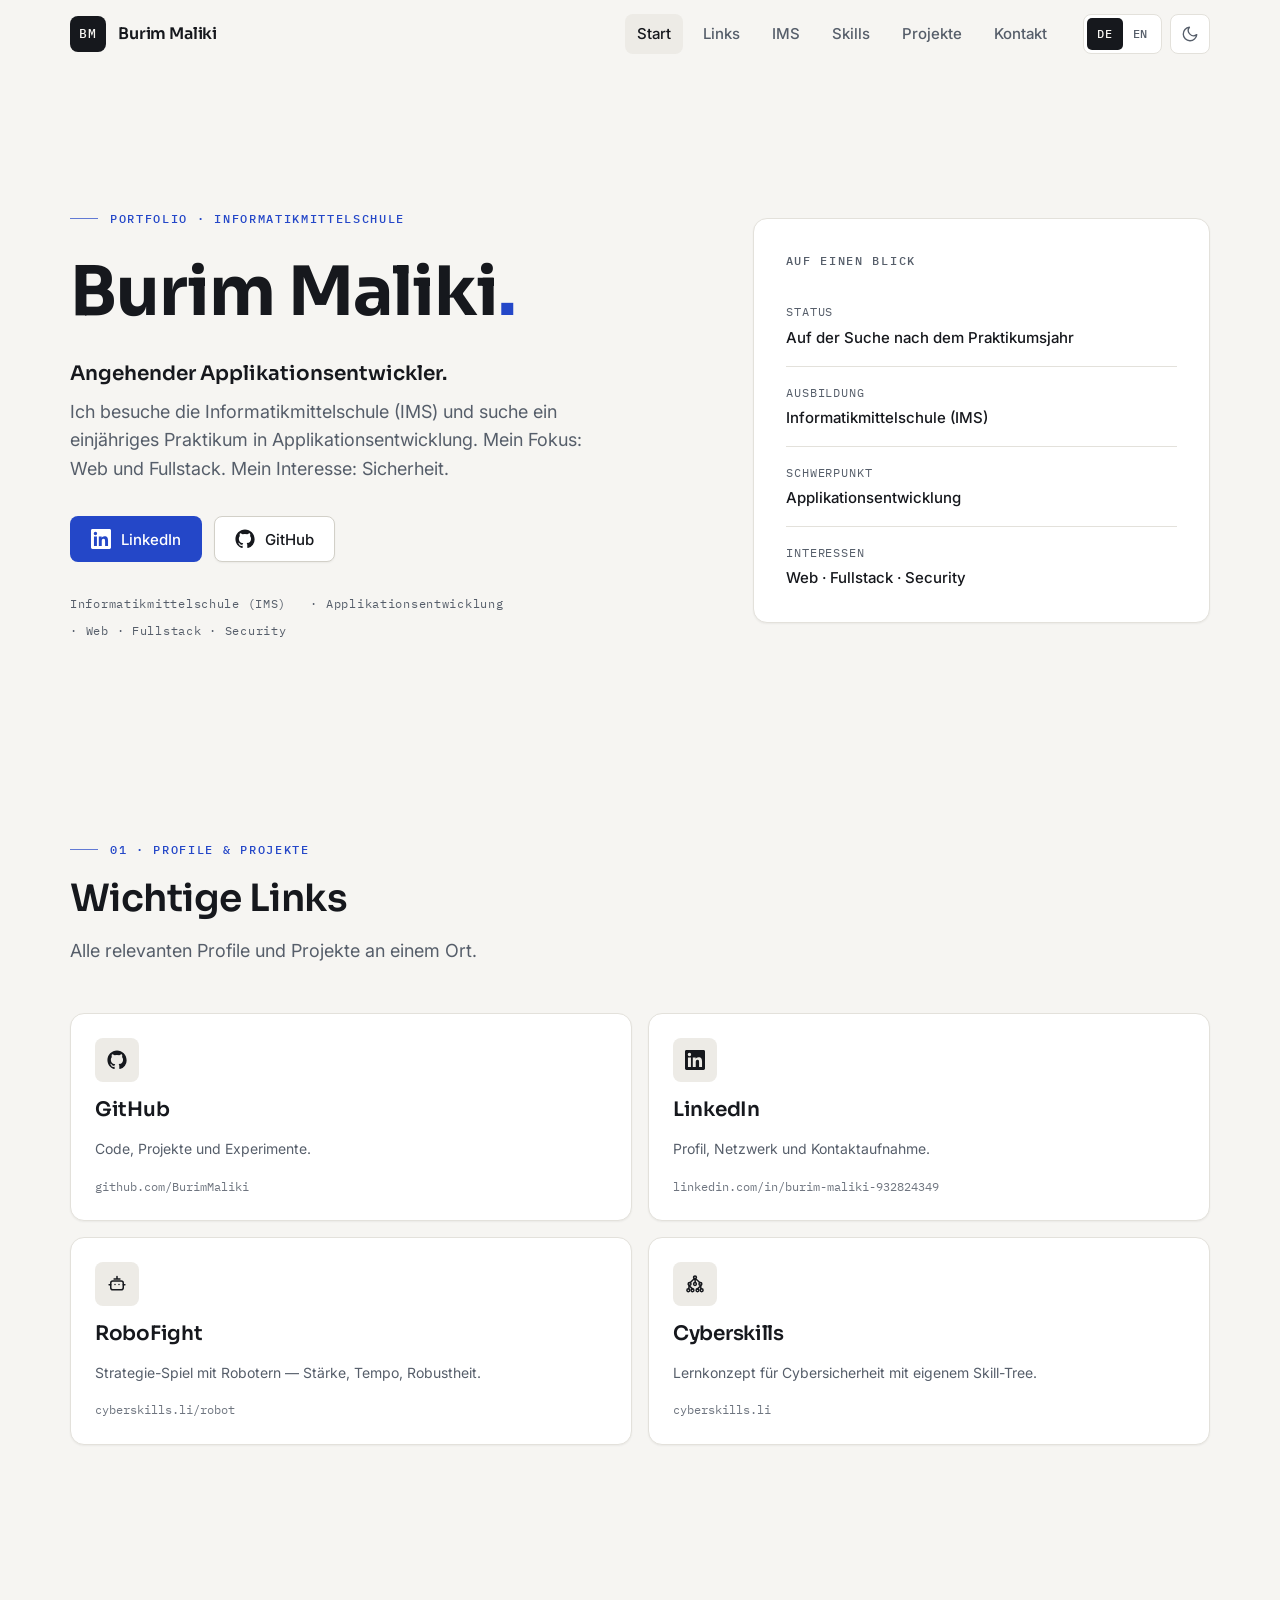
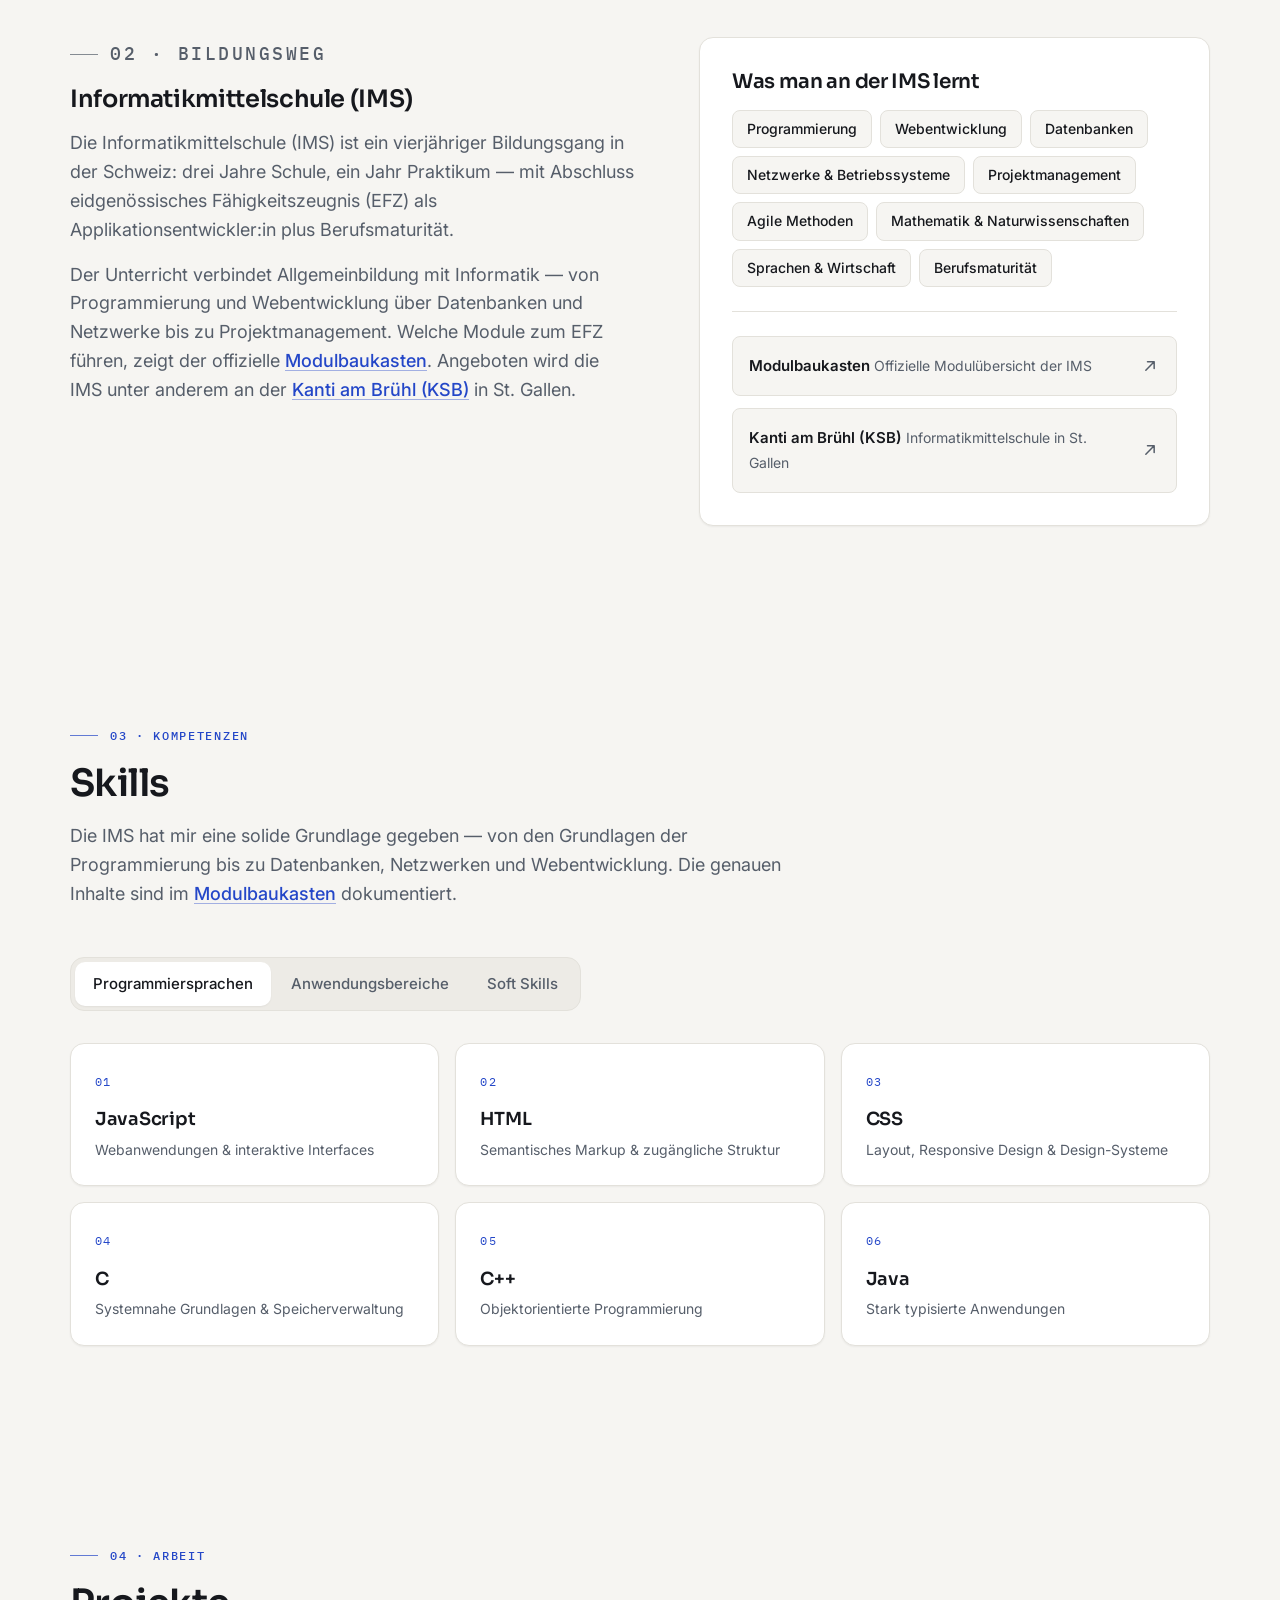
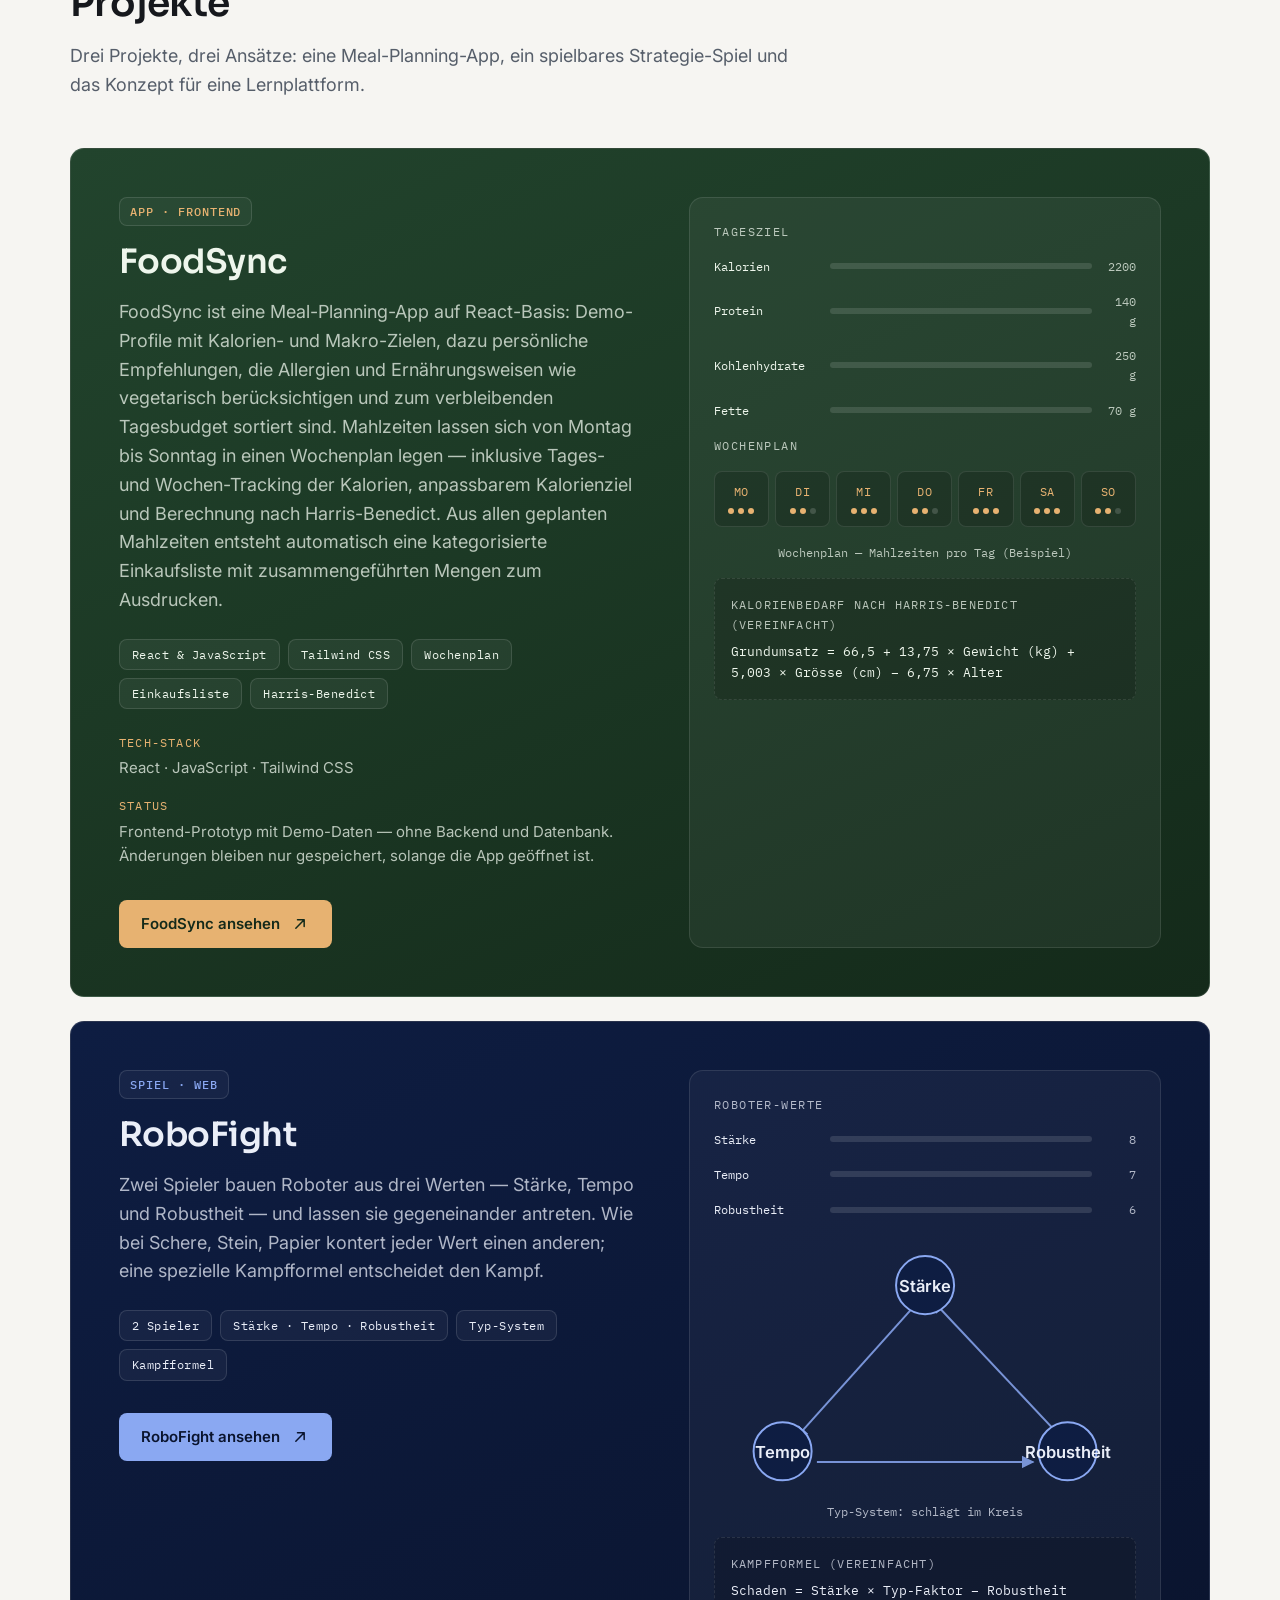
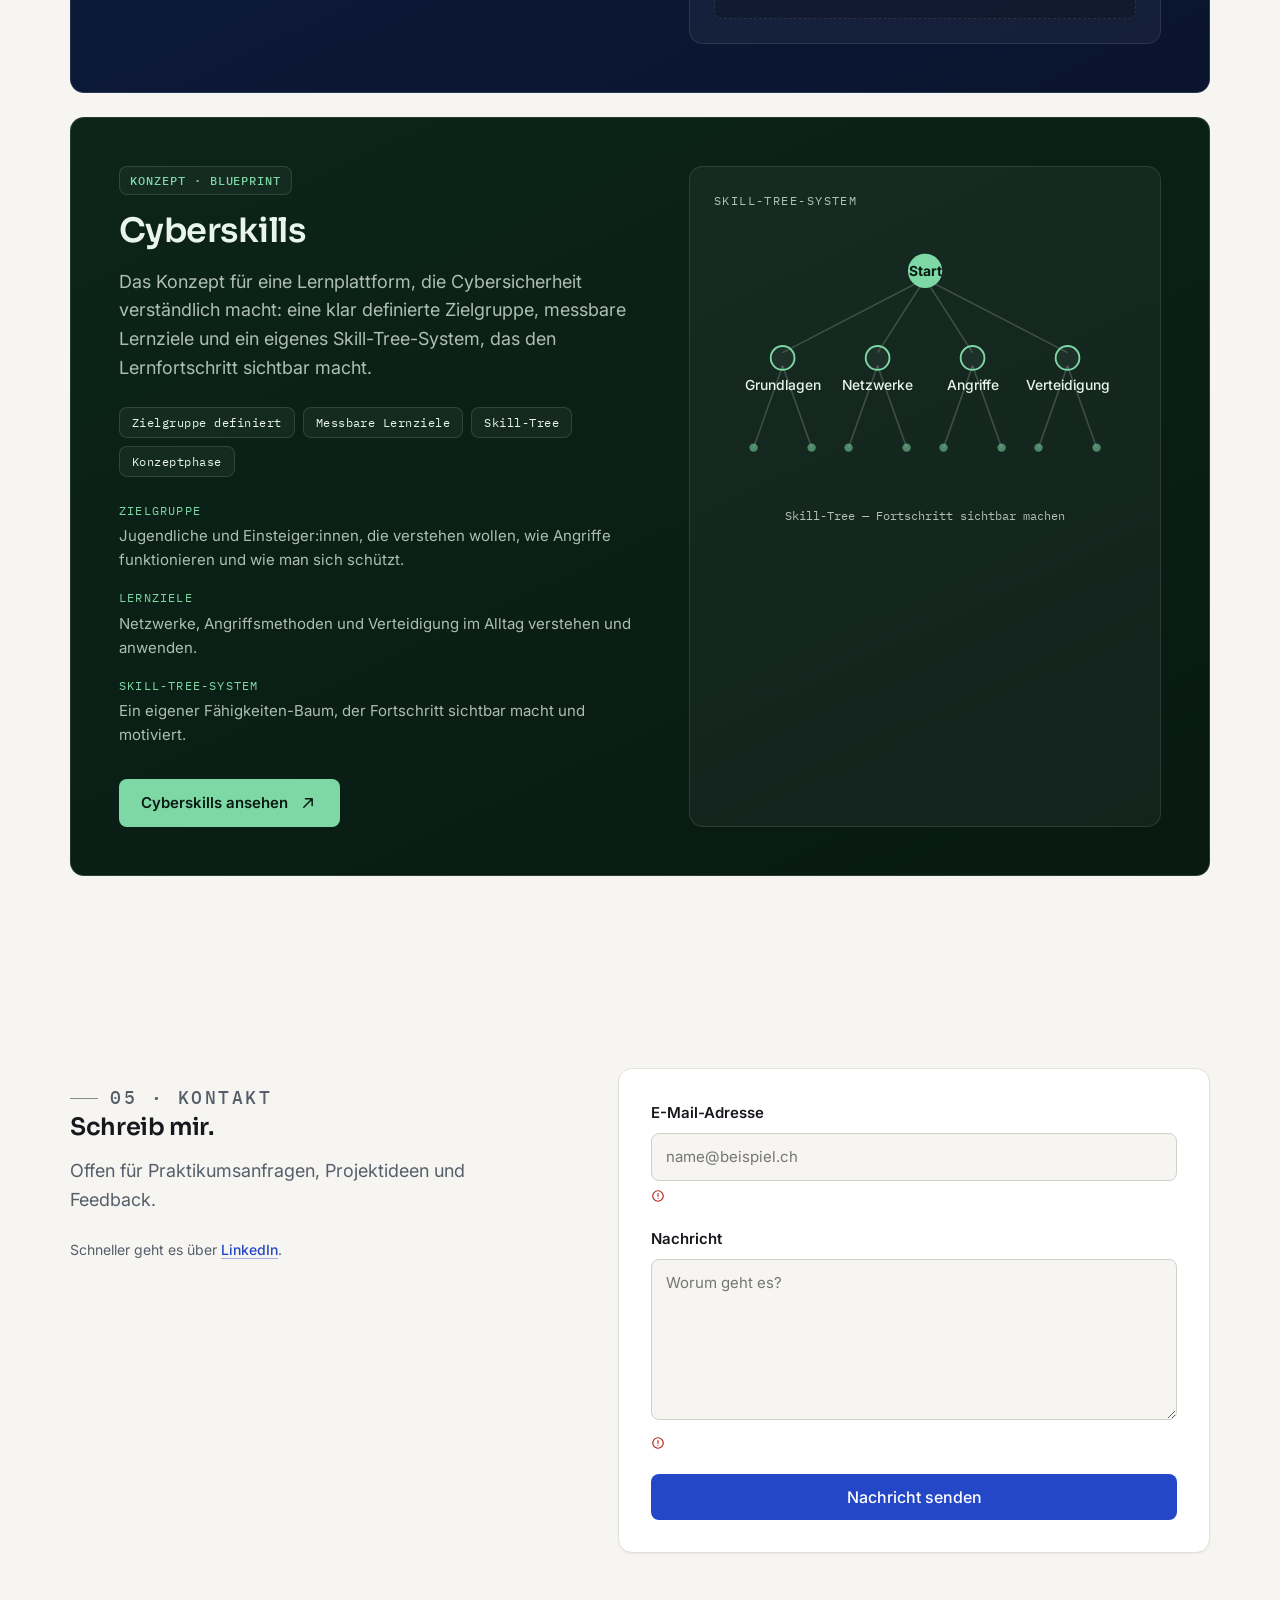
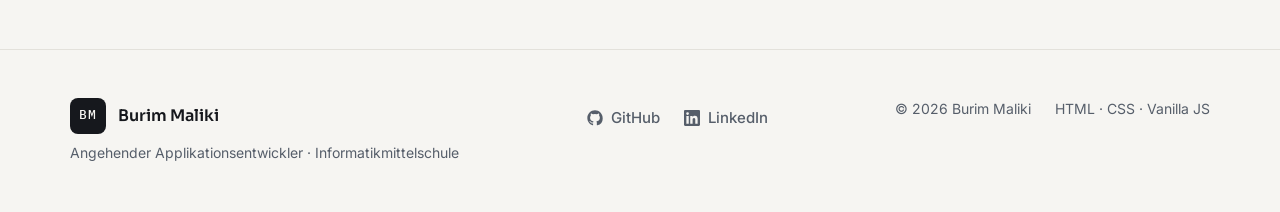
==== commit ad5e7708: "Portfolio redesign: i18n (DE/EN), light/dark theme, projects & contact form - New design system with" ====
--- a/index.html
+++ b/index.html
@@ -33,7 +33,7 @@
   <link rel="preconnect" href="https://fonts.gstatic.com" crossorigin>
   <link href="https://fonts.googleapis.com/css2?family=IBM+Plex+Mono:wght@500&family=Inter:wght@400;500;600&family=Sora:wght@600;700&display=swap" rel="stylesheet">
 
-  <link rel="stylesheet" href="assets/css/style.css">
+  <link rel="stylesheet" href="assets/css/style.css?v=3">
   <noscript>
     <style>[data-reveal] { opacity: 1; transform: none; }</style>
   </noscript>
@@ -47,7 +47,7 @@
     <div class="container header-inner">
       <a class="brand" href="#start" data-i18n-aria="nav.brandAria" aria-label="Burim Maliki — zum Seitenanfang">
         <span class="brand-mark" aria-hidden="true">BM</span>
-        <span class="brand-name">Burim&nbsp;Maliki</span>
+        <span class="brand-name">Burim Maliki</span>
       </a>
 
       <nav class="site-nav" id="site-nav" aria-label="Hauptnavigation" data-i18n-aria="nav.label">
@@ -93,7 +93,7 @@
       <div class="container hero-grid">
         <div class="hero-copy" data-reveal>
           <p class="eyebrow" data-i18n="hero.eyebrow">Portfolio · Informatikmittelschule</p>
-          <h1 id="hero-title">Burim&nbsp;Maliki<span class="dot">.</span></h1>
+          <h1 id="hero-title">Burim Maliki<span class="dot">.</span></h1>
           <p class="hero-lead">
             <strong data-i18n="hero.leadStrong">Angehender Applikationsentwickler.</strong>
             <span data-i18n="hero.lead">Ich besuche die Informatikmittelschule (IMS) und suche ein einjähriges Praktikum in Applikationsentwicklung. Mein Fokus: Web und Fullstack. Mein Interesse: Sicherheit.</span>
@@ -230,14 +230,16 @@
           <div class="ims-links">
             <a class="ims-link" href="https://www.modulbaukasten.ch/" target="_blank" rel="noopener noreferrer" data-i18n-aria="ims.modulesAria" aria-label="Modulbaukasten öffnen (neuer Tab)">
               <span>
-                <span class="ims-link-title" data-i18n="ims.modulesTitle">Modulbaukasten</span><br>
+                <span class="ims-link-title" data-i18n="ims.modulesTitle">Modulbaukasten</span>
+
                 <span class="ims-link-desc" data-i18n="ims.modulesDesc">Offizielle Modulübersicht der IMS</span>
               </span>
               <svg class="icon" viewBox="0 0 24 24" fill="none" stroke="currentColor" stroke-width="1.8" stroke-linecap="round" stroke-linejoin="round" aria-hidden="true"><path d="M7 17L17 7M9 7h8v8"/></svg>
             </a>
             <a class="ims-link" href="https://www.ksb-sg.ch/ims" target="_blank" rel="noopener noreferrer" data-i18n-aria="ims.ksbAria" aria-label="Kanti am Brühl öffnen (neuer Tab)">
               <span>
-                <span class="ims-link-title" data-i18n="ims.ksbTitle">Kanti am Brühl (KSB)</span><br>
+                <span class="ims-link-title" data-i18n="ims.ksbTitle">Kanti am Brühl (KSB)</span>
+
                 <span class="ims-link-desc" data-i18n="ims.ksbDesc">Informatikmittelschule in St. Gallen</span>
               </span>
               <svg class="icon" viewBox="0 0 24 24" fill="none" stroke="currentColor" stroke-width="1.8" stroke-linecap="round" stroke-linejoin="round" aria-hidden="true"><path d="M7 17L17 7M9 7h8v8"/></svg>
@@ -338,63 +340,72 @@
               <li class="soft-item">
                 <span class="soft-index">01</span>
                 <span>
-                  <span class="soft-name" data-i18n="skills.soft1">Teamfähigkeit</span><br>
+                  <span class="soft-name" data-i18n="skills.soft1">Teamfähigkeit</span>
+
                   <span class="soft-desc" data-i18n="skills.soft1Desc">Gemeinsam Lösungen erarbeiten</span>
                 </span>
               </li>
               <li class="soft-item">
                 <span class="soft-index">02</span>
                 <span>
-                  <span class="soft-name" data-i18n="skills.soft2">Überzeugungsfähigkeit</span><br>
+                  <span class="soft-name" data-i18n="skills.soft2">Überzeugungsfähigkeit</span>
+
                   <span class="soft-desc" data-i18n="skills.soft2Desc">Ideen klar und sachlich vertreten</span>
                 </span>
               </li>
               <li class="soft-item">
                 <span class="soft-index">03</span>
                 <span>
-                  <span class="soft-name" data-i18n="skills.soft3">Feedback geben &amp; annehmen</span><br>
+                  <span class="soft-name" data-i18n="skills.soft3">Feedback geben &amp; annehmen</span>
+
                   <span class="soft-desc" data-i18n="skills.soft3Desc">Offen für konstruktive Kritik</span>
                 </span>
               </li>
               <li class="soft-item">
                 <span class="soft-index">04</span>
                 <span>
-                  <span class="soft-name" data-i18n="skills.soft4">Empathie</span><br>
+                  <span class="soft-name" data-i18n="skills.soft4">Empathie</span>
+
                   <span class="soft-desc" data-i18n="skills.soft4Desc">Perspektiven anderer verstehen</span>
                 </span>
               </li>
               <li class="soft-item">
                 <span class="soft-index">05</span>
                 <span>
-                  <span class="soft-name" data-i18n="skills.soft5">Toleranz</span><br>
+                  <span class="soft-name" data-i18n="skills.soft5">Toleranz</span>
+
                   <span class="soft-desc" data-i18n="skills.soft5Desc">Unterschiedliche Sichtweisen respektieren</span>
                 </span>
               </li>
               <li class="soft-item">
                 <span class="soft-index">06</span>
                 <span>
-                  <span class="soft-name" data-i18n="skills.soft6">Neugier</span><br>
+                  <span class="soft-name" data-i18n="skills.soft6">Neugier</span>
+
                   <span class="soft-desc" data-i18n="skills.soft6Desc">Neues verstehen und ausprobieren</span>
                 </span>
               </li>
               <li class="soft-item">
                 <span class="soft-index">07</span>
                 <span>
-                  <span class="soft-name" data-i18n="skills.soft7">Strategisches Denken</span><br>
+                  <span class="soft-name" data-i18n="skills.soft7">Strategisches Denken</span>
+
                   <span class="soft-desc" data-i18n="skills.soft7Desc">Probleme in Schritte zerlegen</span>
                 </span>
               </li>
               <li class="soft-item">
                 <span class="soft-index">08</span>
                 <span>
-                  <span class="soft-name" data-i18n="skills.soft8">Geduld</span><br>
+                  <span class="soft-name" data-i18n="skills.soft8">Geduld</span>
+
                   <span class="soft-desc" data-i18n="skills.soft8Desc">Dranbleiben bei komplexen Aufgaben</span>
                 </span>
               </li>
               <li class="soft-item">
                 <span class="soft-index">09</span>
                 <span>
-                  <span class="soft-name" data-i18n="skills.soft9">Verantwortungsübernahme</span><br>
+                  <span class="soft-name" data-i18n="skills.soft9">Verantwortungsübernahme</span>
+
                   <span class="soft-desc" data-i18n="skills.soft9Desc">Für Ergebnisse einstehen</span>
                 </span>
               </li>
@@ -410,8 +421,100 @@
         <div class="section-head" data-reveal>
           <p class="eyebrow" data-i18n="projects.eyebrow">04 · Arbeit</p>
           <h2 id="projects-title" data-i18n="projects.title">Projekte</h2>
-          <p class="lead" data-i18n="projects.lead">Zwei Projekte, zwei Ansätze: ein spielbares Strategie-Spiel und das Konzept für eine Lernplattform.</p>
-        </div>
+          <p class="lead" data-i18n="projects.lead">Drei Projekte, drei Ansätze: eine Meal-Planning-App, ein spielbares Strategie-Spiel und das Konzept für eine Lernplattform.</p>
+        </div>
+
+        <!-- FoodSync -->
+        <article class="project project-fs" data-reveal aria-labelledby="fs-title">
+          <div class="project-copy">
+            <span class="project-tag" data-i18n="projects.fsTag">App · Frontend</span>
+            <h3 id="fs-title" data-i18n="projects.fsTitle">FoodSync</h3>
+            <p data-i18n="projects.fsDesc">FoodSync ist eine Meal-Planning-App auf React-Basis: Demo-Profile mit Kalorien- und Makro-Zielen, dazu persönliche Empfehlungen, die Allergien und Ernährungsweisen wie vegetarisch berücksichtigen und zum verbleibenden Tagesbudget sortiert sind. Mahlzeiten lassen sich von Montag bis Sonntag in einen Wochenplan legen — inklusive Tages- und Wochen-Tracking der Kalorien, anpassbarem Kalorienziel und Berechnung nach Harris-Benedict. Aus allen geplanten Mahlzeiten entsteht automatisch eine kategorisierte Einkaufsliste mit zusammengeführten Mengen zum Ausdrucken.</p>
+            <ul class="fact-chips" aria-label="Eigenschaften von FoodSync" data-i18n-aria="projects.fsChipsAria">
+              <li class="fact-chip" data-i18n="projects.fsChip1">React &amp; JavaScript</li>
+              <li class="fact-chip" data-i18n="projects.fsChip2">Tailwind CSS</li>
+              <li class="fact-chip" data-i18n="projects.fsChip3">Wochenplan</li>
+              <li class="fact-chip" data-i18n="projects.fsChip4">Einkaufsliste</li>
+              <li class="fact-chip" data-i18n="projects.fsChip5">Harris-Benedict</li>
+            </ul>
+            <dl class="project-dl">
+              <div>
+                <dt data-i18n="projects.fsTechLabel">Tech-Stack</dt>
+                <dd data-i18n="projects.fsTech">React · JavaScript · Tailwind CSS</dd>
+              </div>
+              <div>
+                <dt data-i18n="projects.fsStatusLabel">Status</dt>
+                <dd data-i18n="projects.fsStatus">Frontend-Prototyp mit Demo-Daten — ohne Backend und Datenbank. Änderungen bleiben nur gespeichert, solange die App geöffnet ist.</dd>
+              </div>
+            </dl>
+            <a class="project-cta" href="https://foodsync-five.vercel.app/" target="_blank" rel="noopener noreferrer" data-i18n-aria="projects.fsCtaAria" aria-label="FoodSync ansehen (neuer Tab)">
+              <span data-i18n="projects.fsCta">FoodSync ansehen</span>
+              <svg class="icon" viewBox="0 0 24 24" fill="none" stroke="currentColor" stroke-width="1.8" stroke-linecap="round" stroke-linejoin="round" aria-hidden="true"><path d="M7 17L17 7M9 7h8v8"/></svg>
+            </a>
+          </div>
+
+          <div class="project-visual" aria-label="FoodSync Features" data-i18n-aria="projects.fsVisualAria">
+            <p class="visual-label" data-i18n="projects.fsStatsTitle">Tagesziel</p>
+            <div class="stat-row">
+              <span class="stat-name" data-i18n="projects.fsStatCalories">Kalorien</span>
+              <span class="stat-track" aria-hidden="true"><span class="stat-fill" style="width: 72%"></span></span>
+              <span class="stat-value" aria-hidden="true">2200</span>
+            </div>
+            <div class="stat-row">
+              <span class="stat-name" data-i18n="projects.fsStatProtein">Protein</span>
+              <span class="stat-track" aria-hidden="true"><span class="stat-fill" style="width: 78%"></span></span>
+              <span class="stat-value" aria-hidden="true">140 g</span>
+            </div>
+            <div class="stat-row">
+              <span class="stat-name" data-i18n="projects.fsStatCarbs">Kohlenhydrate</span>
+              <span class="stat-track" aria-hidden="true"><span class="stat-fill" style="width: 61%"></span></span>
+              <span class="stat-value" aria-hidden="true">250 g</span>
+            </div>
+            <div class="stat-row">
+              <span class="stat-name" data-i18n="projects.fsStatFat">Fette</span>
+              <span class="stat-track" aria-hidden="true"><span class="stat-fill" style="width: 48%"></span></span>
+              <span class="stat-value" aria-hidden="true">70 g</span>
+            </div>
+
+            <p class="visual-label" data-i18n="projects.fsWeekTitle">Wochenplan</p>
+            <ul class="week-strip" aria-label="Wochenplan: Mahlzeiten pro Tag" data-i18n-aria="projects.fsWeekListAria">
+              <li class="week-day">
+                <span class="week-day-label" data-i18n="projects.fsDay1">Mo</span>
+                <span class="week-dots" aria-hidden="true"><span class="dot"></span><span class="dot"></span><span class="dot"></span></span>
+              </li>
+              <li class="week-day">
+                <span class="week-day-label" data-i18n="projects.fsDay2">Di</span>
+                <span class="week-dots" aria-hidden="true"><span class="dot"></span><span class="dot"></span><span class="dot is-empty"></span></span>
+              </li>
+              <li class="week-day">
+                <span class="week-day-label" data-i18n="projects.fsDay3">Mi</span>
+                <span class="week-dots" aria-hidden="true"><span class="dot"></span><span class="dot"></span><span class="dot"></span></span>
+              </li>
+              <li class="week-day">
+                <span class="week-day-label" data-i18n="projects.fsDay4">Do</span>
+                <span class="week-dots" aria-hidden="true"><span class="dot"></span><span class="dot"></span><span class="dot is-empty"></span></span>
+              </li>
+              <li class="week-day">
+                <span class="week-day-label" data-i18n="projects.fsDay5">Fr</span>
+                <span class="week-dots" aria-hidden="true"><span class="dot"></span><span class="dot"></span><span class="dot"></span></span>
+              </li>
+              <li class="week-day">
+                <span class="week-day-label" data-i18n="projects.fsDay6">Sa</span>
+                <span class="week-dots" aria-hidden="true"><span class="dot"></span><span class="dot"></span><span class="dot"></span></span>
+              </li>
+              <li class="week-day">
+                <span class="week-day-label" data-i18n="projects.fsDay7">So</span>
+                <span class="week-dots" aria-hidden="true"><span class="dot"></span><span class="dot"></span><span class="dot is-empty"></span></span>
+              </li>
+            </ul>
+            <p class="diagram-caption" data-i18n="projects.fsWeekCaption">Wochenplan — Mahlzeiten pro Tag (Beispiel)</p>
+
+            <div class="formula">
+              <p class="formula-label" data-i18n="projects.fsFormulaCaption">Kalorienbedarf nach Harris-Benedict (vereinfacht)</p>
+              <code class="formula-code" data-i18n="projects.fsFormula">Grundumsatz = 66,5 + 13,75 × Gewicht (kg) + 5,003 × Grösse (cm) − 6,75 × Alter</code>
+            </div>
+          </div>
+        </article>
 
         <!-- RoboFight -->
         <article class="project project-rf" data-reveal aria-labelledby="rf-title">
@@ -604,7 +707,7 @@
       <div>
         <p class="footer-brand">
           <span class="brand-mark" aria-hidden="true">BM</span>
-          Burim&nbsp;Maliki
+          Burim Maliki
         </p>
         <p class="footer-tagline" data-i18n="footer.tagline">Angehender Applikationsentwickler · Informatikmittelschule</p>
       </div>
@@ -631,6 +734,6 @@
   </button>
 
 
-  <script src="assets/js/main.js" defer></script>
+  <script src="assets/js/main.js?v=3" defer></script>
 </body>
-</html>
+</html>
--- a/assets/css/style.css
+++ b/assets/css/style.css
@@ -32,7 +32,17 @@
   --rf-panel: rgba(255, 255, 255, 0.045);
   --rf-panel-border: rgba(255, 255, 255, 0.10);
 
-  /* project tones — Cyberskills (dark green, clean hacker tone) */
+      /* project tones — FoodSync (plant green, kitchen tone) */
+      --fs-bg-1: #22442d;
+      --fs-bg-2: #142a1a;
+      --fs-border: rgba(255, 255, 255, 0.12);
+      --fs-accent: #e7b271;
+      --fs-text: #eef6ec;
+      --fs-muted: rgba(238, 246, 236, 0.75);
+      --fs-panel: rgba(255, 255, 255, 0.05);
+      --fs-panel-border: rgba(255, 255, 255, 0.10);
+
+      /* project tones — Cyberskills (dark green, clean hacker tone) */
   --cs-bg-1: #0c2419;
   --cs-bg-2: #081a12;
   --cs-border: rgba(255, 255, 255, 0.12);
@@ -714,6 +724,12 @@
   border-color: var(--cs-border);
 }
 
+.project-fs {
+  background: linear-gradient(155deg, var(--fs-bg-1), var(--fs-bg-2));
+  color: var(--fs-text);
+  border-color: var(--fs-border);
+}
+
 .project-tag {
   display: inline-flex;
   padding: 4px 10px;
@@ -862,7 +878,56 @@
   font-size: var(--text-xs);
   color: var(--rf-muted);
 }
-.project-cs .diagram-caption { color: var(--cs-muted); }
+    .project-cs .diagram-caption { color: var(--cs-muted); }
+
+    /* FoodSync overrides (warm tone) */
+    .project-fs .project-tag { border-color: var(--fs-border); color: var(--fs-accent); }
+    .project-fs .project-copy > p { color: var(--fs-muted); }
+    .project-fs .fact-chip { border-color: var(--fs-border); background: var(--fs-panel); color: var(--fs-text); }
+    .project-fs .project-cta { background: var(--fs-accent); color: var(--fs-bg-2); }
+    .project-fs .project-visual { background: var(--fs-panel); border-color: var(--fs-panel-border); }
+    .project-fs .visual-label { color: var(--fs-muted); }
+    .project-fs .stat-name { color: var(--fs-text); }
+    .project-fs .stat-fill { background: var(--fs-accent); }
+    .project-fs .stat-value { color: var(--fs-muted); }
+    .project-fs .formula { border-color: var(--fs-panel-border); }
+    .project-fs .formula-label { color: var(--fs-muted); }
+    .project-fs .formula-code { color: var(--fs-text); }
+    .project-fs .diagram-caption { color: var(--fs-muted); }
+    .project-fs .project-dl dt { color: var(--fs-accent); }
+    .project-fs .project-dl dd { color: var(--fs-muted); }
+
+    /* FoodSync — weekly plan strip */
+    .week-strip {
+      display: grid;
+      grid-template-columns: repeat(7, 1fr);
+      gap: 6px;
+    }
+    .week-day {
+      display: flex;
+      flex-direction: column;
+      align-items: center;
+      gap: 7px;
+      padding: 10px 4px 12px;
+      border: 1px solid var(--fs-panel-border);
+      border-radius: var(--radius-sm);
+      background: rgba(0, 0, 0, 0.16);
+    }
+    .week-day-label {
+      font-family: var(--font-mono);
+      font-size: var(--text-xs);
+      letter-spacing: 0.06em;
+      text-transform: uppercase;
+      color: var(--fs-accent);
+    }
+    .week-dots { display: flex; gap: 4px; }
+    .week-dots .dot {
+      width: 6px;
+      height: 6px;
+      border-radius: 50%;
+      background: var(--fs-accent);
+    }
+    .week-dots .dot.is-empty { background: rgba(255, 255, 255, 0.16); }
 
 .type-diagram .diagram-edge {
   stroke: var(--rf-accent);
@@ -1160,7 +1225,10 @@
   .brand-name { display: none; }
   .lang-btn { padding: 6px 8px; }
   .facts-card { padding: var(--sp-5); }
-  .contact-form { padding: var(--sp-5); }
-  .tabs { width: 100%; }
-  .tab { flex: 1 1 auto; padding: 10px 12px; font-size: 0.8125rem; }
-}
+      .contact-form { padding: var(--sp-5); }
+      .tabs { width: 100%; }
+      .tab { flex: 1 1 auto; padding: 10px 12px; font-size: 0.8125rem; }
+      .week-day { padding: 8px 2px 10px; gap: 5px; }
+      .week-dots { gap: 3px; }
+      .week-dots .dot { width: 5px; height: 5px; }
+}
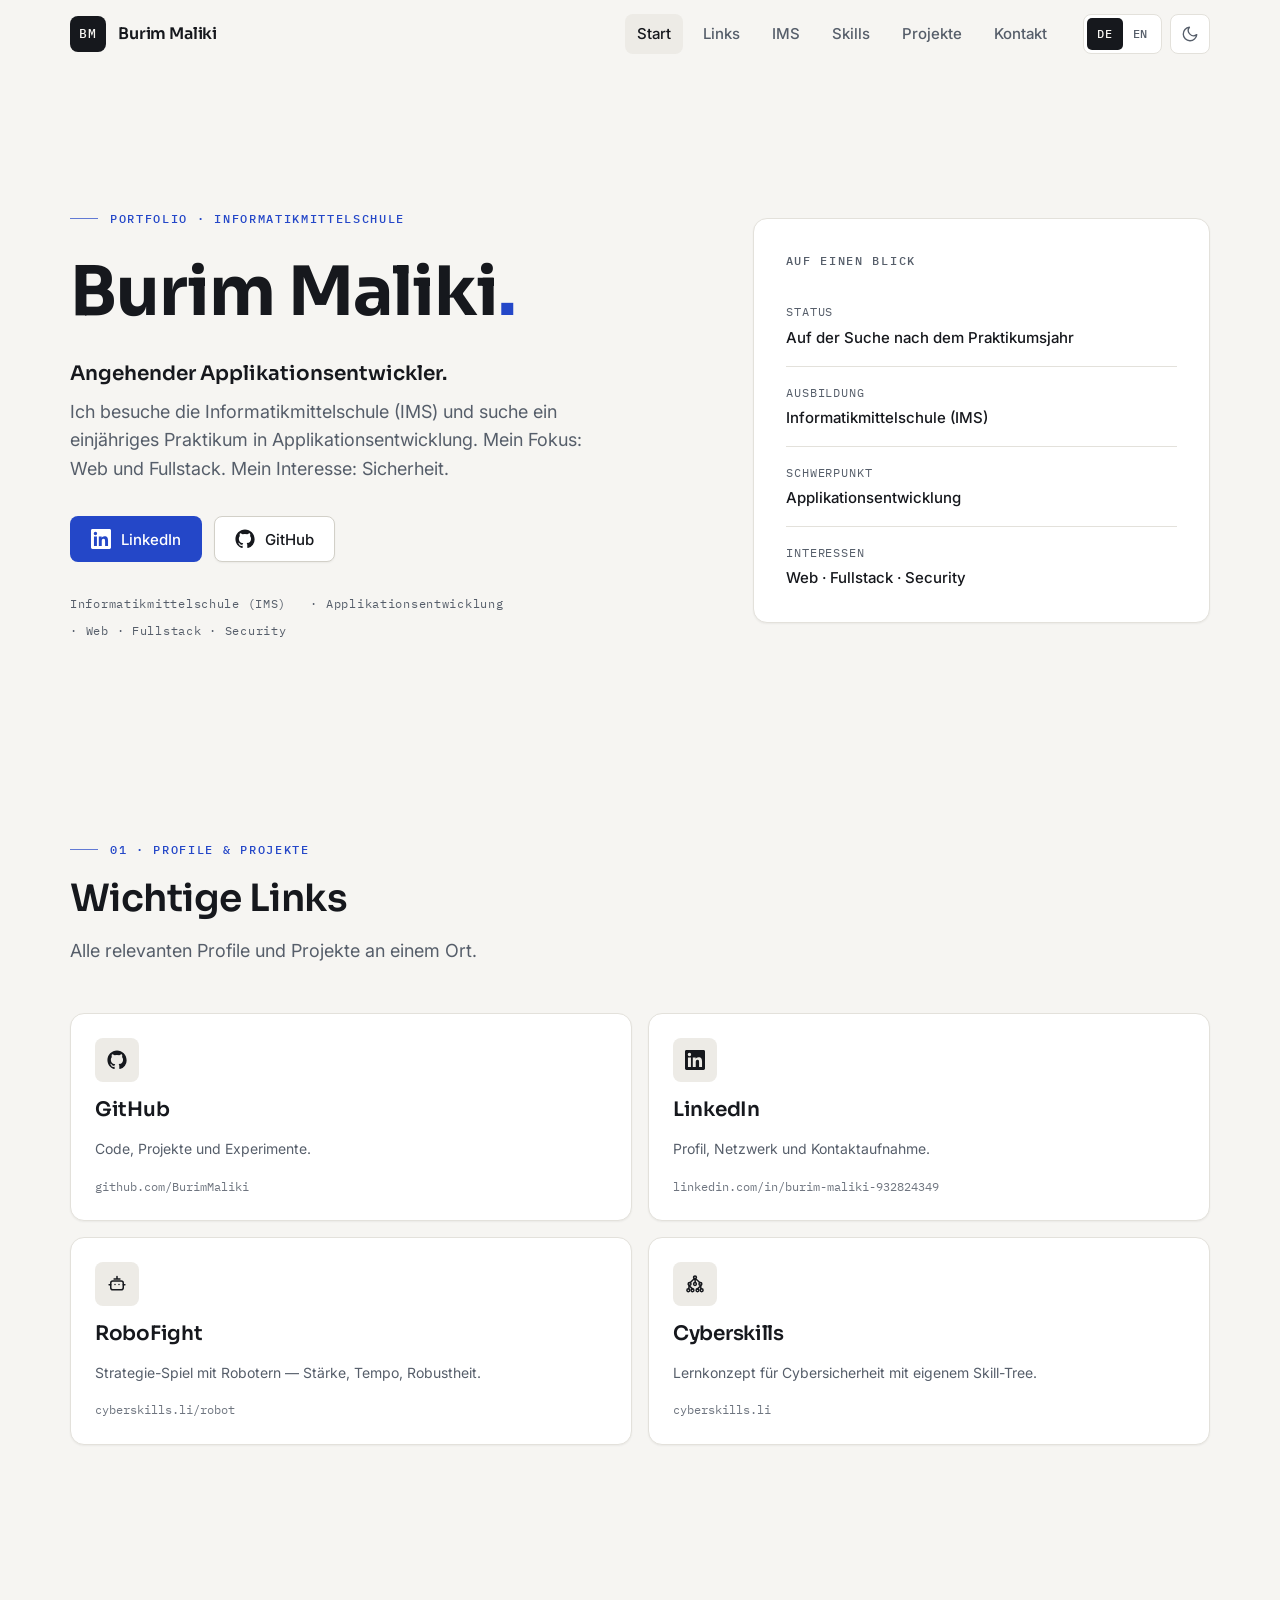
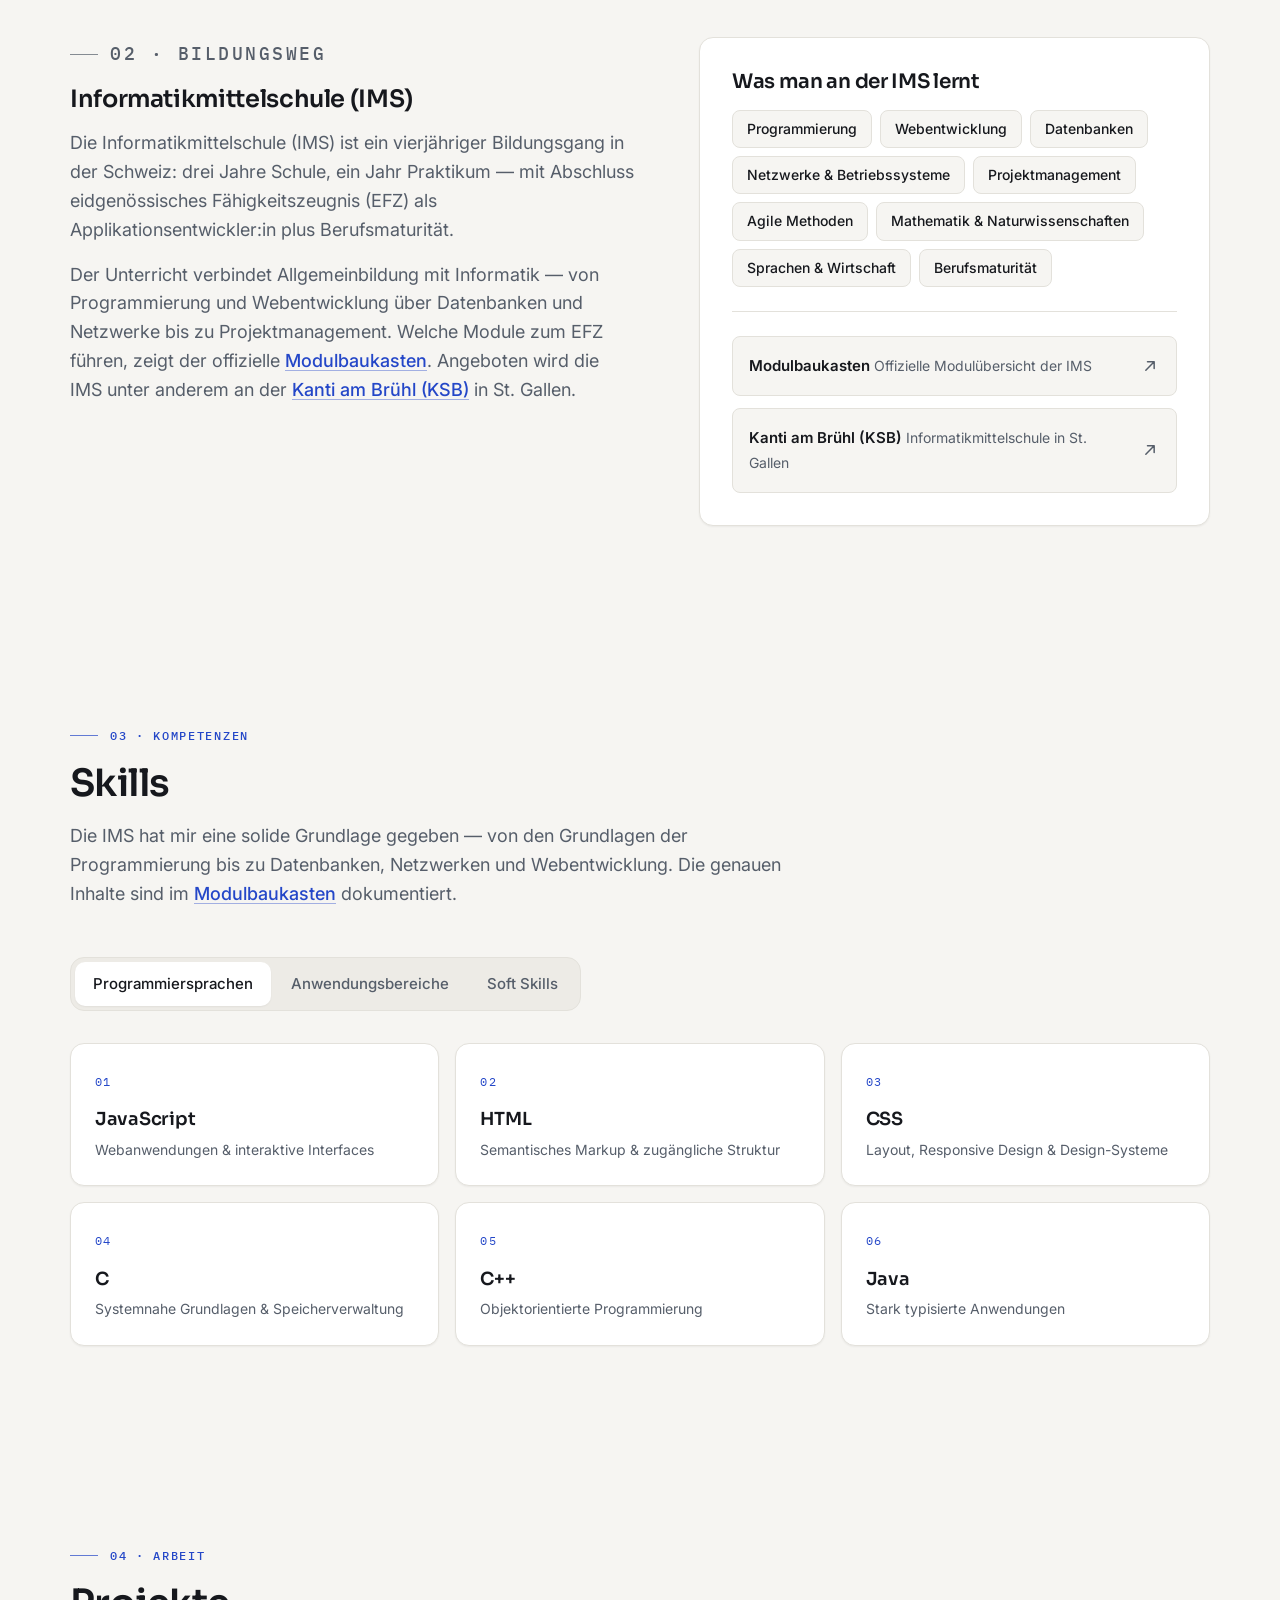
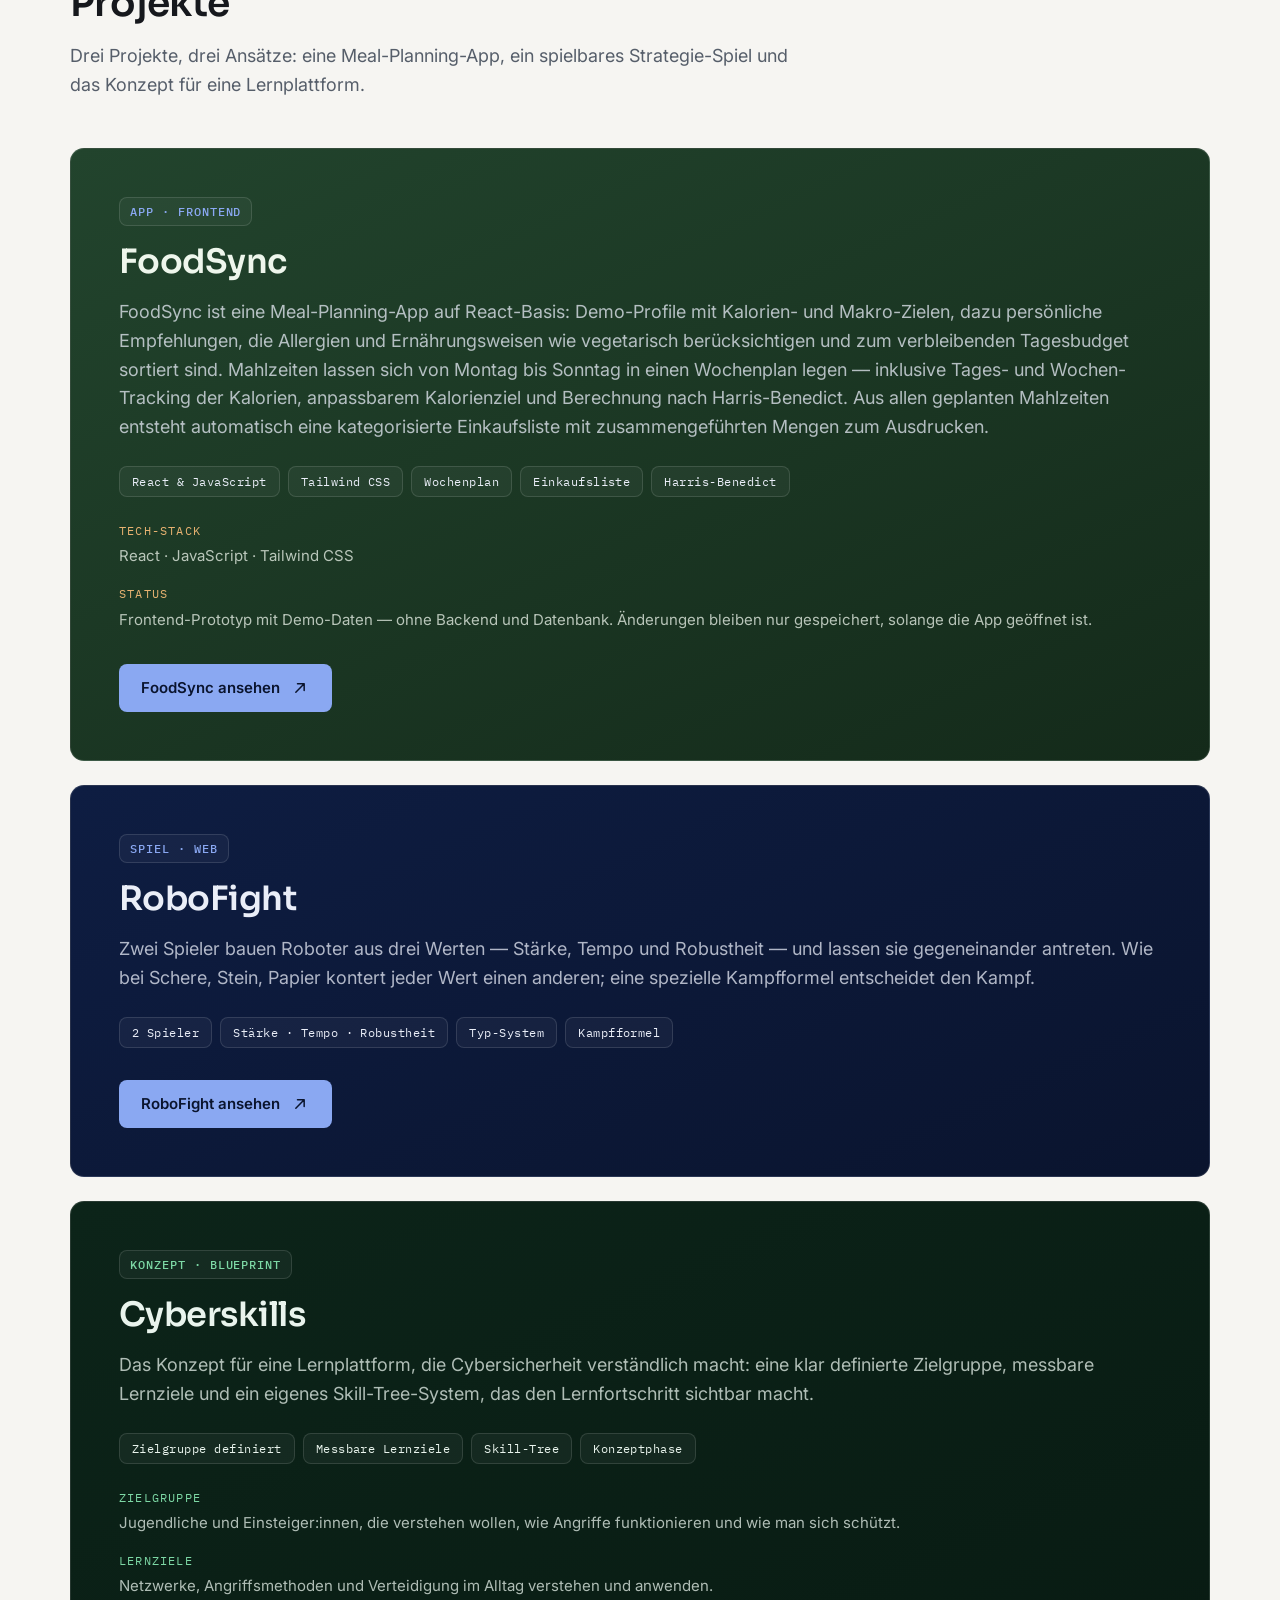
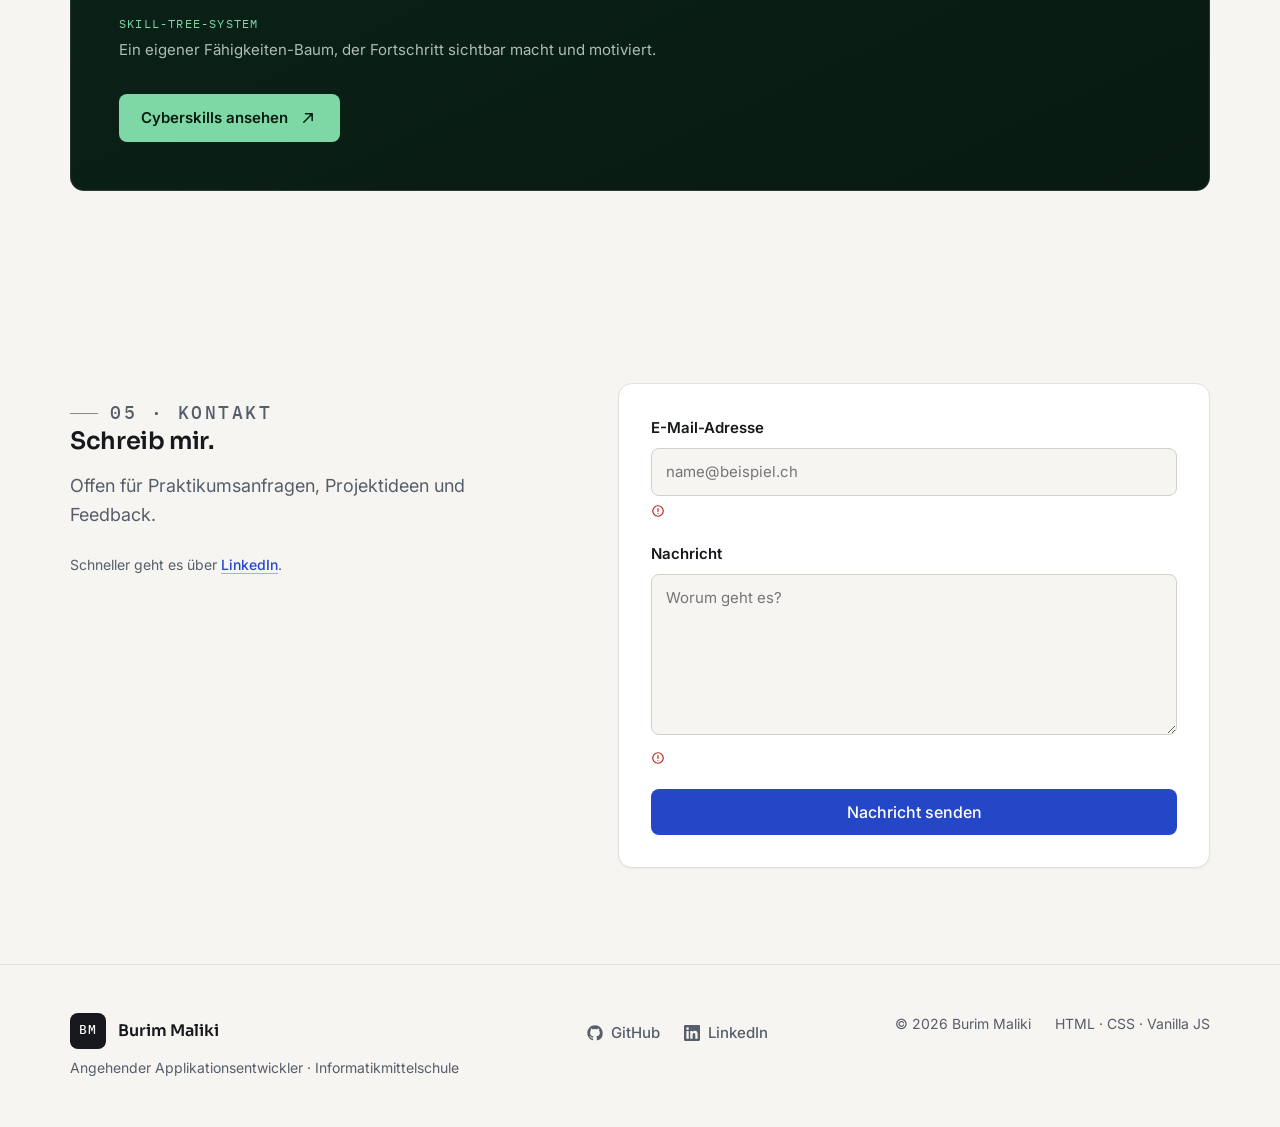
==== commit 023ad450: "Remove project visual panels Co-authored-by: arena-agent <297053741+arena-agent@users.noreply.github" ====
--- a/index.html
+++ b/index.html
@@ -33,7 +33,7 @@
   <link rel="preconnect" href="https://fonts.gstatic.com" crossorigin>
   <link href="https://fonts.googleapis.com/css2?family=IBM+Plex+Mono:wght@500&family=Inter:wght@400;500;600&family=Sora:wght@600;700&display=swap" rel="stylesheet">
 
-  <link rel="stylesheet" href="assets/css/style.css?v=3">
+  <link rel="stylesheet" href="assets/css/style.css?v=4">
   <noscript>
     <style>[data-reveal] { opacity: 1; transform: none; }</style>
   </noscript>
@@ -96,7 +96,7 @@
           <h1 id="hero-title">Burim Maliki<span class="dot">.</span></h1>
           <p class="hero-lead">
             <strong data-i18n="hero.leadStrong">Angehender Applikationsentwickler.</strong>
-            <span data-i18n="hero.lead">Ich besuche die Informatikmittelschule (IMS) und suche ein einjähriges Praktikum in Applikationsentwicklung. Mein Fokus: Web und Fullstack. Mein Interesse: Sicherheit.</span>
+            <span data-i18n="hero.lead">Ich besuche die Informatikmittelschule (IMS) und suche ein einjähriges Praktikum in Applikationsentwicklung. Mein Fokus: Web und Fullstack. Mein Interesse: Projektführung und Sicherheit.</span>
           </p>
           <div class="hero-actions">
             <a class="btn btn-primary" href="https://www.linkedin.com/in/burim-maliki-932824349/" target="_blank" rel="noopener noreferrer" data-i18n-aria="hero.linkedinAria" aria-label="LinkedIn-Profil öffnen (neuer Tab)">
@@ -452,68 +452,6 @@
               <svg class="icon" viewBox="0 0 24 24" fill="none" stroke="currentColor" stroke-width="1.8" stroke-linecap="round" stroke-linejoin="round" aria-hidden="true"><path d="M7 17L17 7M9 7h8v8"/></svg>
             </a>
           </div>
-
-          <div class="project-visual" aria-label="FoodSync Features" data-i18n-aria="projects.fsVisualAria">
-            <p class="visual-label" data-i18n="projects.fsStatsTitle">Tagesziel</p>
-            <div class="stat-row">
-              <span class="stat-name" data-i18n="projects.fsStatCalories">Kalorien</span>
-              <span class="stat-track" aria-hidden="true"><span class="stat-fill" style="width: 72%"></span></span>
-              <span class="stat-value" aria-hidden="true">2200</span>
-            </div>
-            <div class="stat-row">
-              <span class="stat-name" data-i18n="projects.fsStatProtein">Protein</span>
-              <span class="stat-track" aria-hidden="true"><span class="stat-fill" style="width: 78%"></span></span>
-              <span class="stat-value" aria-hidden="true">140 g</span>
-            </div>
-            <div class="stat-row">
-              <span class="stat-name" data-i18n="projects.fsStatCarbs">Kohlenhydrate</span>
-              <span class="stat-track" aria-hidden="true"><span class="stat-fill" style="width: 61%"></span></span>
-              <span class="stat-value" aria-hidden="true">250 g</span>
-            </div>
-            <div class="stat-row">
-              <span class="stat-name" data-i18n="projects.fsStatFat">Fette</span>
-              <span class="stat-track" aria-hidden="true"><span class="stat-fill" style="width: 48%"></span></span>
-              <span class="stat-value" aria-hidden="true">70 g</span>
-            </div>
-
-            <p class="visual-label" data-i18n="projects.fsWeekTitle">Wochenplan</p>
-            <ul class="week-strip" aria-label="Wochenplan: Mahlzeiten pro Tag" data-i18n-aria="projects.fsWeekListAria">
-              <li class="week-day">
-                <span class="week-day-label" data-i18n="projects.fsDay1">Mo</span>
-                <span class="week-dots" aria-hidden="true"><span class="dot"></span><span class="dot"></span><span class="dot"></span></span>
-              </li>
-              <li class="week-day">
-                <span class="week-day-label" data-i18n="projects.fsDay2">Di</span>
-                <span class="week-dots" aria-hidden="true"><span class="dot"></span><span class="dot"></span><span class="dot is-empty"></span></span>
-              </li>
-              <li class="week-day">
-                <span class="week-day-label" data-i18n="projects.fsDay3">Mi</span>
-                <span class="week-dots" aria-hidden="true"><span class="dot"></span><span class="dot"></span><span class="dot"></span></span>
-              </li>
-              <li class="week-day">
-                <span class="week-day-label" data-i18n="projects.fsDay4">Do</span>
-                <span class="week-dots" aria-hidden="true"><span class="dot"></span><span class="dot"></span><span class="dot is-empty"></span></span>
-              </li>
-              <li class="week-day">
-                <span class="week-day-label" data-i18n="projects.fsDay5">Fr</span>
-                <span class="week-dots" aria-hidden="true"><span class="dot"></span><span class="dot"></span><span class="dot"></span></span>
-              </li>
-              <li class="week-day">
-                <span class="week-day-label" data-i18n="projects.fsDay6">Sa</span>
-                <span class="week-dots" aria-hidden="true"><span class="dot"></span><span class="dot"></span><span class="dot"></span></span>
-              </li>
-              <li class="week-day">
-                <span class="week-day-label" data-i18n="projects.fsDay7">So</span>
-                <span class="week-dots" aria-hidden="true"><span class="dot"></span><span class="dot"></span><span class="dot is-empty"></span></span>
-              </li>
-            </ul>
-            <p class="diagram-caption" data-i18n="projects.fsWeekCaption">Wochenplan — Mahlzeiten pro Tag (Beispiel)</p>
-
-            <div class="formula">
-              <p class="formula-label" data-i18n="projects.fsFormulaCaption">Kalorienbedarf nach Harris-Benedict (vereinfacht)</p>
-              <code class="formula-code" data-i18n="projects.fsFormula">Grundumsatz = 66,5 + 13,75 × Gewicht (kg) + 5,003 × Grösse (cm) − 6,75 × Alter</code>
-            </div>
-          </div>
         </article>
 
         <!-- RoboFight -->
@@ -532,49 +470,6 @@
               <span data-i18n="projects.rfCta">RoboFight ansehen</span>
               <svg class="icon" viewBox="0 0 24 24" fill="none" stroke="currentColor" stroke-width="1.8" stroke-linecap="round" stroke-linejoin="round" aria-hidden="true"><path d="M7 17L17 7M9 7h8v8"/></svg>
             </a>
-          </div>
-
-          <div class="project-visual" aria-label="RoboFight Mechanik" data-i18n-aria="projects.rfVisualAria">
-            <p class="visual-label" data-i18n="projects.rfStatsTitle">Roboter-Werte</p>
-            <div class="stat-row">
-              <span class="stat-name" data-i18n="projects.rfStatStrength">Stärke</span>
-              <span class="stat-track" aria-hidden="true"><span class="stat-fill" style="width: 80%"></span></span>
-              <span class="stat-value" aria-hidden="true">8</span>
-            </div>
-            <div class="stat-row">
-              <span class="stat-name" data-i18n="projects.rfStatSpeed">Tempo</span>
-              <span class="stat-track" aria-hidden="true"><span class="stat-fill" style="width: 70%"></span></span>
-              <span class="stat-value" aria-hidden="true">7</span>
-            </div>
-            <div class="stat-row">
-              <span class="stat-name" data-i18n="projects.rfStatDurability">Robustheit</span>
-              <span class="stat-track" aria-hidden="true"><span class="stat-fill" style="width: 60%"></span></span>
-              <span class="stat-value" aria-hidden="true">6</span>
-            </div>
-
-            <svg class="type-diagram" viewBox="0 0 320 190" role="img" aria-labelledby="rf-diagram-title" aria-hidden="false">
-              <title id="rf-diagram-title" data-i18n="projects.rfDiagramAria">Typ-System von RoboFight: Stärke schlägt Tempo, Tempo schlägt Robustheit, Robustheit schlägt Stärke.</title>
-              <defs>
-                <marker id="rf-arrow" viewBox="0 0 10 10" refX="9" refY="5" markerWidth="6.5" markerHeight="6.5" orient="auto-start-reverse">
-                  <path d="M0 0L10 5L0 10z" fill="var(--rf-accent)"/>
-                </marker>
-              </defs>
-              <path class="diagram-edge" d="M157 48 L62 154" marker-end="url(#rf-arrow)"/>
-              <path class="diagram-edge" d="M78 172 L242 172" marker-end="url(#rf-arrow)"/>
-              <path class="diagram-edge" d="M260 150 L166 50" marker-end="url(#rf-arrow)"/>
-              <circle class="diagram-node" cx="160" cy="38" r="22"/>
-              <text class="diagram-node-text" x="160" y="43" text-anchor="middle" data-i18n="projects.rfStatStrength">Stärke</text>
-              <circle class="diagram-node" cx="52" cy="164" r="22"/>
-              <text class="diagram-node-text" x="52" y="169" text-anchor="middle" data-i18n="projects.rfStatSpeed">Tempo</text>
-              <circle class="diagram-node" cx="268" cy="164" r="22"/>
-              <text class="diagram-node-text" x="268" y="169" text-anchor="middle" data-i18n="projects.rfStatDurability">Robustheit</text>
-            </svg>
-            <p class="diagram-caption" data-i18n="projects.rfDiagramCaption">Typ-System: schlägt im Kreis</p>
-
-            <div class="formula">
-              <p class="formula-label" data-i18n="projects.rfFormulaCaption">Kampfformel (vereinfacht)</p>
-              <code class="formula-code" data-i18n="projects.rfFormula">Schaden = Stärke × Typ-Faktor − Robustheit</code>
-            </div>
           </div>
         </article>
 
@@ -609,44 +504,6 @@
               <svg class="icon" viewBox="0 0 24 24" fill="none" stroke="currentColor" stroke-width="1.8" stroke-linecap="round" stroke-linejoin="round" aria-hidden="true"><path d="M7 17L17 7M9 7h8v8"/></svg>
             </a>
           </div>
-
-          <div class="project-visual" aria-label="Cyberskills Skill-Tree" data-i18n-aria="projects.csVisualAria">
-            <p class="visual-label" data-i18n="projects.csTreeTitle">Skill-Tree-System</p>
-            <svg class="tree-diagram" viewBox="0 0 320 200" role="img" aria-labelledby="cs-diagram-title" aria-hidden="false">
-              <title id="cs-diagram-title" data-i18n="projects.csDiagramAria">Skill-Tree von Cyberskills: vom Start-Modul über Grundlagen, Netzwerke, Angriffe und Verteidigung.</title>
-              <path class="tree-line" d="M160 40 L52 96"/>
-              <path class="tree-line" d="M160 40 L124 96"/>
-              <path class="tree-line" d="M160 40 L196 96"/>
-              <path class="tree-line" d="M160 40 L268 96"/>
-              <path class="tree-line" d="M52 106 L30 168"/>
-              <path class="tree-line" d="M52 106 L74 168"/>
-              <path class="tree-line" d="M124 106 L102 168"/>
-              <path class="tree-line" d="M124 106 L146 168"/>
-              <path class="tree-line" d="M196 106 L174 168"/>
-              <path class="tree-line" d="M196 106 L218 168"/>
-              <path class="tree-line" d="M268 106 L246 168"/>
-              <path class="tree-line" d="M268 106 L290 168"/>
-              <circle class="tree-root" cx="160" cy="34" r="13"/>
-              <text class="tree-root-text" x="160" y="38" text-anchor="middle" data-i18n="projects.csTreeRoot">Start</text>
-              <circle class="tree-node" cx="52" cy="100" r="9"/>
-              <text class="tree-node-text" x="52" y="124" text-anchor="middle" data-i18n="projects.csTreeN1">Grundlagen</text>
-              <circle class="tree-node" cx="124" cy="100" r="9"/>
-              <text class="tree-node-text" x="124" y="124" text-anchor="middle" data-i18n="projects.csTreeN2">Netzwerke</text>
-              <circle class="tree-node" cx="196" cy="100" r="9"/>
-              <text class="tree-node-text" x="196" y="124" text-anchor="middle" data-i18n="projects.csTreeN3">Angriffe</text>
-              <circle class="tree-node" cx="268" cy="100" r="9"/>
-              <text class="tree-node-text" x="268" y="124" text-anchor="middle" data-i18n="projects.csTreeN4">Verteidigung</text>
-              <circle class="tree-leaf" cx="30" cy="168" r="3.2"/>
-              <circle class="tree-leaf" cx="74" cy="168" r="3.2"/>
-              <circle class="tree-leaf" cx="102" cy="168" r="3.2"/>
-              <circle class="tree-leaf" cx="146" cy="168" r="3.2"/>
-              <circle class="tree-leaf" cx="174" cy="168" r="3.2"/>
-              <circle class="tree-leaf" cx="218" cy="168" r="3.2"/>
-              <circle class="tree-leaf" cx="246" cy="168" r="3.2"/>
-              <circle class="tree-leaf" cx="290" cy="168" r="3.2"/>
-            </svg>
-            <p class="diagram-caption" data-i18n="projects.csTreeCaption">Skill-Tree — Fortschritt sichtbar machen</p>
-          </div>
         </article>
       </div>
     </section>
@@ -736,4 +593,4 @@
 
   <script src="assets/js/main.js?v=3" defer></script>
 </body>
-</html>+</html>
--- a/assets/css/style.css
+++ b/assets/css/style.css
@@ -30,7 +30,6 @@
   --rf-text: #eaeef8;
   --rf-muted: rgba(234, 238, 248, 0.74);
   --rf-panel: rgba(255, 255, 255, 0.045);
-  --rf-panel-border: rgba(255, 255, 255, 0.10);
 
       /* project tones — FoodSync (plant green, kitchen tone) */
       --fs-bg-1: #22442d;
@@ -40,7 +39,6 @@
       --fs-text: #eef6ec;
       --fs-muted: rgba(238, 246, 236, 0.75);
       --fs-panel: rgba(255, 255, 255, 0.05);
-      --fs-panel-border: rgba(255, 255, 255, 0.10);
 
       /* project tones — Cyberskills (dark green, clean hacker tone) */
   --cs-bg-1: #0c2419;
@@ -50,7 +48,6 @@
   --cs-text: #e9f4ed;
   --cs-muted: rgba(233, 244, 237, 0.74);
   --cs-panel: rgba(255, 255, 255, 0.045);
-  --cs-panel-border: rgba(255, 255, 255, 0.10);
 
   /* spacing */
   --sp-1: 4px;
@@ -706,7 +703,7 @@
    ================================================================ */
 .project {
   display: grid;
-  grid-template-columns: 1.05fr 0.95fr;
+  grid-template-columns: minmax(0, 1fr);
   gap: var(--sp-7);
   padding: var(--sp-7);
   border-radius: var(--radius);
@@ -791,176 +788,8 @@
 .project-cta:active { transform: translateY(1px); }
 .project-cs .project-cta { background: var(--cs-accent); color: var(--cs-bg-2); }
 
-/* project visual panels */
-.project-visual {
-  display: flex;
-  flex-direction: column;
-  gap: var(--sp-4);
-  padding: var(--sp-5);
-  background: var(--rf-panel);
-  border: 1px solid var(--rf-panel-border);
-  border-radius: var(--radius);
-}
-.project-cs .project-visual { background: var(--cs-panel); border-color: var(--cs-panel-border); }
-
-.visual-label {
-  font-family: var(--font-mono);
-  font-size: var(--text-xs);
-  letter-spacing: 0.12em;
-  text-transform: uppercase;
-  color: var(--rf-muted);
-}
-.project-cs .visual-label { color: var(--cs-muted); }
-
-.stat-row {
-  display: flex;
-  align-items: center;
-  gap: var(--sp-3);
-}
-.stat-name {
-  width: 104px;
-  flex: none;
-  font-family: var(--font-mono);
-  font-size: var(--text-xs);
-  color: var(--rf-text);
-}
-.project-cs .stat-name { color: var(--cs-text); }
-.stat-track {
-  flex: 1;
-  height: 6px;
-  border-radius: 999px;
-  background: rgba(255, 255, 255, 0.12);
-  overflow: hidden;
-}
-.stat-fill {
-  height: 100%;
-  border-radius: 999px;
-  background: var(--rf-accent);
-}
-.project-cs .stat-fill { background: var(--cs-accent); }
-.stat-value {
-  width: 32px;
-  flex: none;
-  text-align: right;
-  font-family: var(--font-mono);
-  font-size: var(--text-xs);
-  color: var(--rf-muted);
-}
-.project-cs .stat-value { color: var(--cs-muted); }
-
-.formula {
-  padding: var(--sp-4);
-  border: 1px dashed var(--rf-panel-border);
-  border-radius: var(--radius-sm);
-  background: rgba(0, 0, 0, 0.16);
-}
-.project-cs .formula { border-color: var(--cs-panel-border); }
-.formula-label {
-  font-family: var(--font-mono);
-  font-size: var(--text-xs);
-  letter-spacing: 0.1em;
-  text-transform: uppercase;
-  color: var(--rf-muted);
-}
-.project-cs .formula-label { color: var(--cs-muted); }
-.formula-code {
-  display: block;
-  margin-top: var(--sp-2);
-  font-family: var(--font-mono);
-  font-size: 0.8125rem;
-  color: var(--rf-text);
-}
-.project-cs .formula-code { color: var(--cs-text); }
-
-.diagram-caption {
-  text-align: center;
-  font-family: var(--font-mono);
-  font-size: var(--text-xs);
-  color: var(--rf-muted);
-}
-    .project-cs .diagram-caption { color: var(--cs-muted); }
-
-    /* FoodSync overrides (warm tone) */
-    .project-fs .project-tag { border-color: var(--fs-border); color: var(--fs-accent); }
-    .project-fs .project-copy > p { color: var(--fs-muted); }
-    .project-fs .fact-chip { border-color: var(--fs-border); background: var(--fs-panel); color: var(--fs-text); }
-    .project-fs .project-cta { background: var(--fs-accent); color: var(--fs-bg-2); }
-    .project-fs .project-visual { background: var(--fs-panel); border-color: var(--fs-panel-border); }
-    .project-fs .visual-label { color: var(--fs-muted); }
-    .project-fs .stat-name { color: var(--fs-text); }
-    .project-fs .stat-fill { background: var(--fs-accent); }
-    .project-fs .stat-value { color: var(--fs-muted); }
-    .project-fs .formula { border-color: var(--fs-panel-border); }
-    .project-fs .formula-label { color: var(--fs-muted); }
-    .project-fs .formula-code { color: var(--fs-text); }
-    .project-fs .diagram-caption { color: var(--fs-muted); }
-    .project-fs .project-dl dt { color: var(--fs-accent); }
-    .project-fs .project-dl dd { color: var(--fs-muted); }
-
-    /* FoodSync — weekly plan strip */
-    .week-strip {
-      display: grid;
-      grid-template-columns: repeat(7, 1fr);
-      gap: 6px;
-    }
-    .week-day {
-      display: flex;
-      flex-direction: column;
-      align-items: center;
-      gap: 7px;
-      padding: 10px 4px 12px;
-      border: 1px solid var(--fs-panel-border);
-      border-radius: var(--radius-sm);
-      background: rgba(0, 0, 0, 0.16);
-    }
-    .week-day-label {
-      font-family: var(--font-mono);
-      font-size: var(--text-xs);
-      letter-spacing: 0.06em;
-      text-transform: uppercase;
-      color: var(--fs-accent);
-    }
-    .week-dots { display: flex; gap: 4px; }
-    .week-dots .dot {
-      width: 6px;
-      height: 6px;
-      border-radius: 50%;
-      background: var(--fs-accent);
-    }
-    .week-dots .dot.is-empty { background: rgba(255, 255, 255, 0.16); }
-
-.type-diagram .diagram-edge {
-  stroke: var(--rf-accent);
-  stroke-width: 1.5;
-  opacity: 0.85;
-}
-.type-diagram .diagram-node {
-  fill: var(--rf-bg-1);
-  stroke: var(--rf-accent);
-  stroke-width: 1.5;
-}
-.type-diagram .diagram-node-text {
-  fill: var(--rf-text);
-  font-family: var(--font-sans);
-  font-size: 12.5px;
-  font-weight: 600;
-}
-.tree-diagram .tree-line { stroke: rgba(255, 255, 255, 0.18); stroke-width: 1.2; }
-.tree-diagram .tree-node { fill: var(--cs-panel); stroke: var(--cs-accent); stroke-width: 1.4; }
-.tree-diagram .tree-root { fill: var(--cs-accent); stroke: none; }
-.tree-diagram .tree-leaf { fill: var(--cs-accent); opacity: 0.55; }
-.tree-diagram .tree-node-text {
-  fill: var(--cs-text);
-  font-family: var(--font-sans);
-  font-size: 10.5px;
-  font-weight: 500;
-}
-.tree-diagram .tree-root-text {
-  fill: var(--cs-bg-2);
-  font-family: var(--font-sans);
-  font-size: 10.5px;
-  font-weight: 700;
-}
+.project-fs .project-dl dt { color: var(--fs-accent); }
+.project-fs .project-dl dd { color: var(--fs-muted); }
 
 .project-dl { margin-top: var(--sp-5); display: grid; gap: var(--sp-4); }
 .project-dl dt {
@@ -1215,7 +1044,6 @@
   .soft-list { grid-template-columns: 1fr; padding-inline: var(--sp-5); }
   .contact-grid { grid-template-columns: 1fr; gap: var(--sp-6); }
   .project { padding: var(--sp-5); }
-  .project-visual { padding: var(--sp-4); }
   .footer-inner { flex-direction: column; }
   .footer-links { flex-direction: column; gap: 0; }
   .hero-meta { gap: var(--sp-2) var(--sp-4); }
@@ -1228,7 +1056,4 @@
       .contact-form { padding: var(--sp-5); }
       .tabs { width: 100%; }
       .tab { flex: 1 1 auto; padding: 10px 12px; font-size: 0.8125rem; }
-      .week-day { padding: 8px 2px 10px; gap: 5px; }
-      .week-dots { gap: 3px; }
-      .week-dots .dot { width: 5px; height: 5px; }
-}
+}
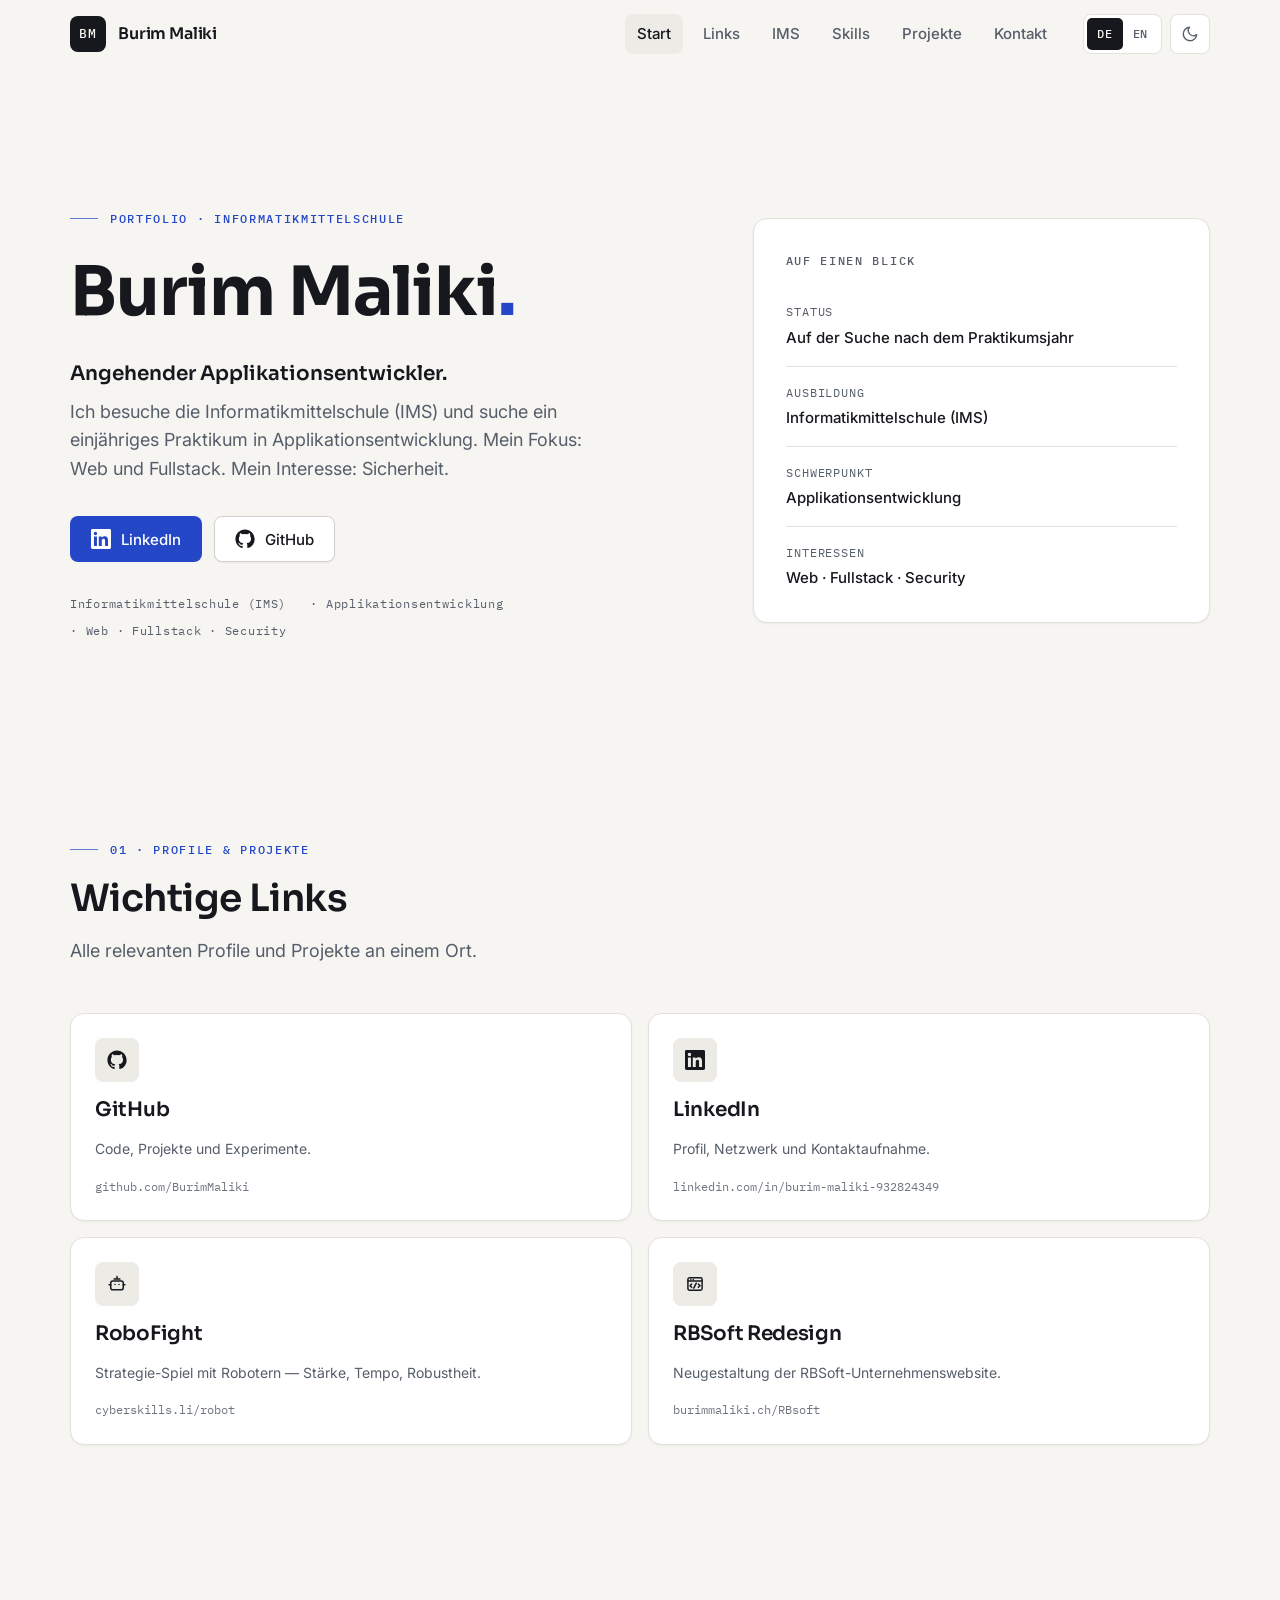
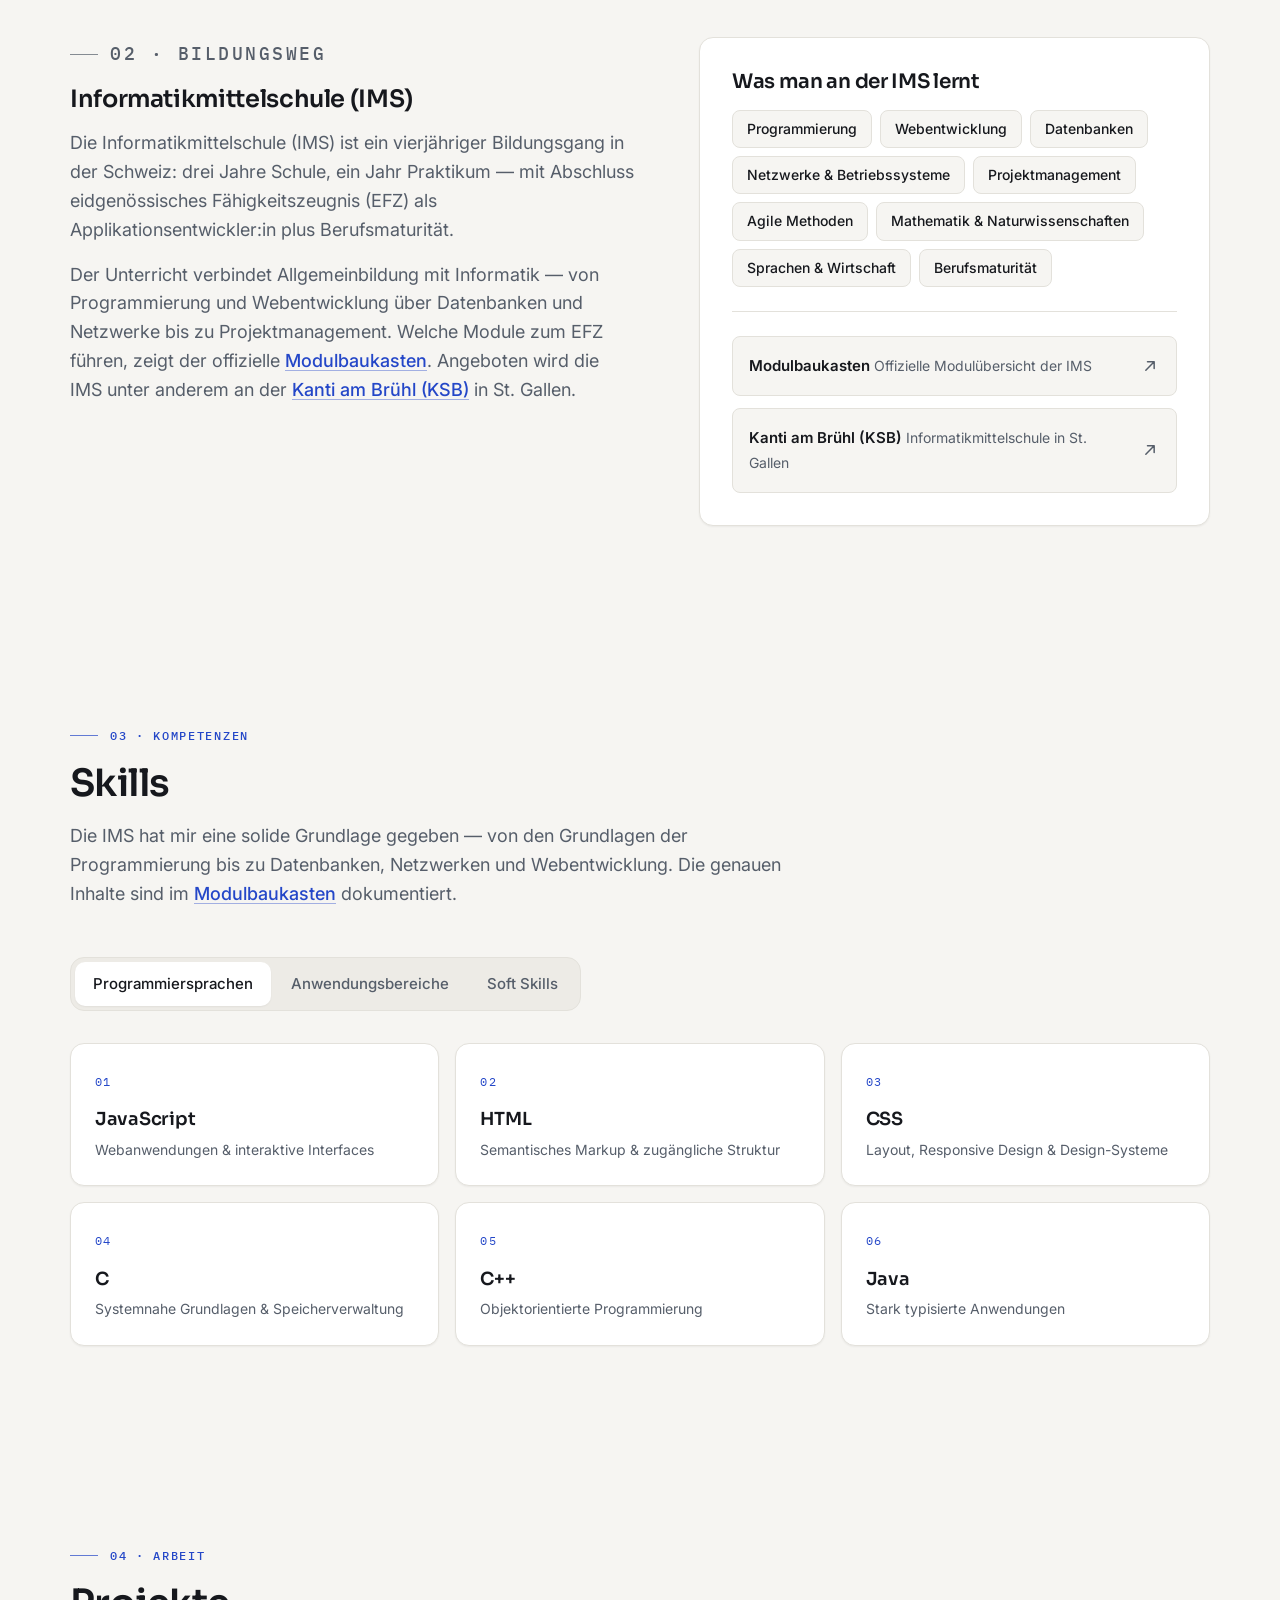
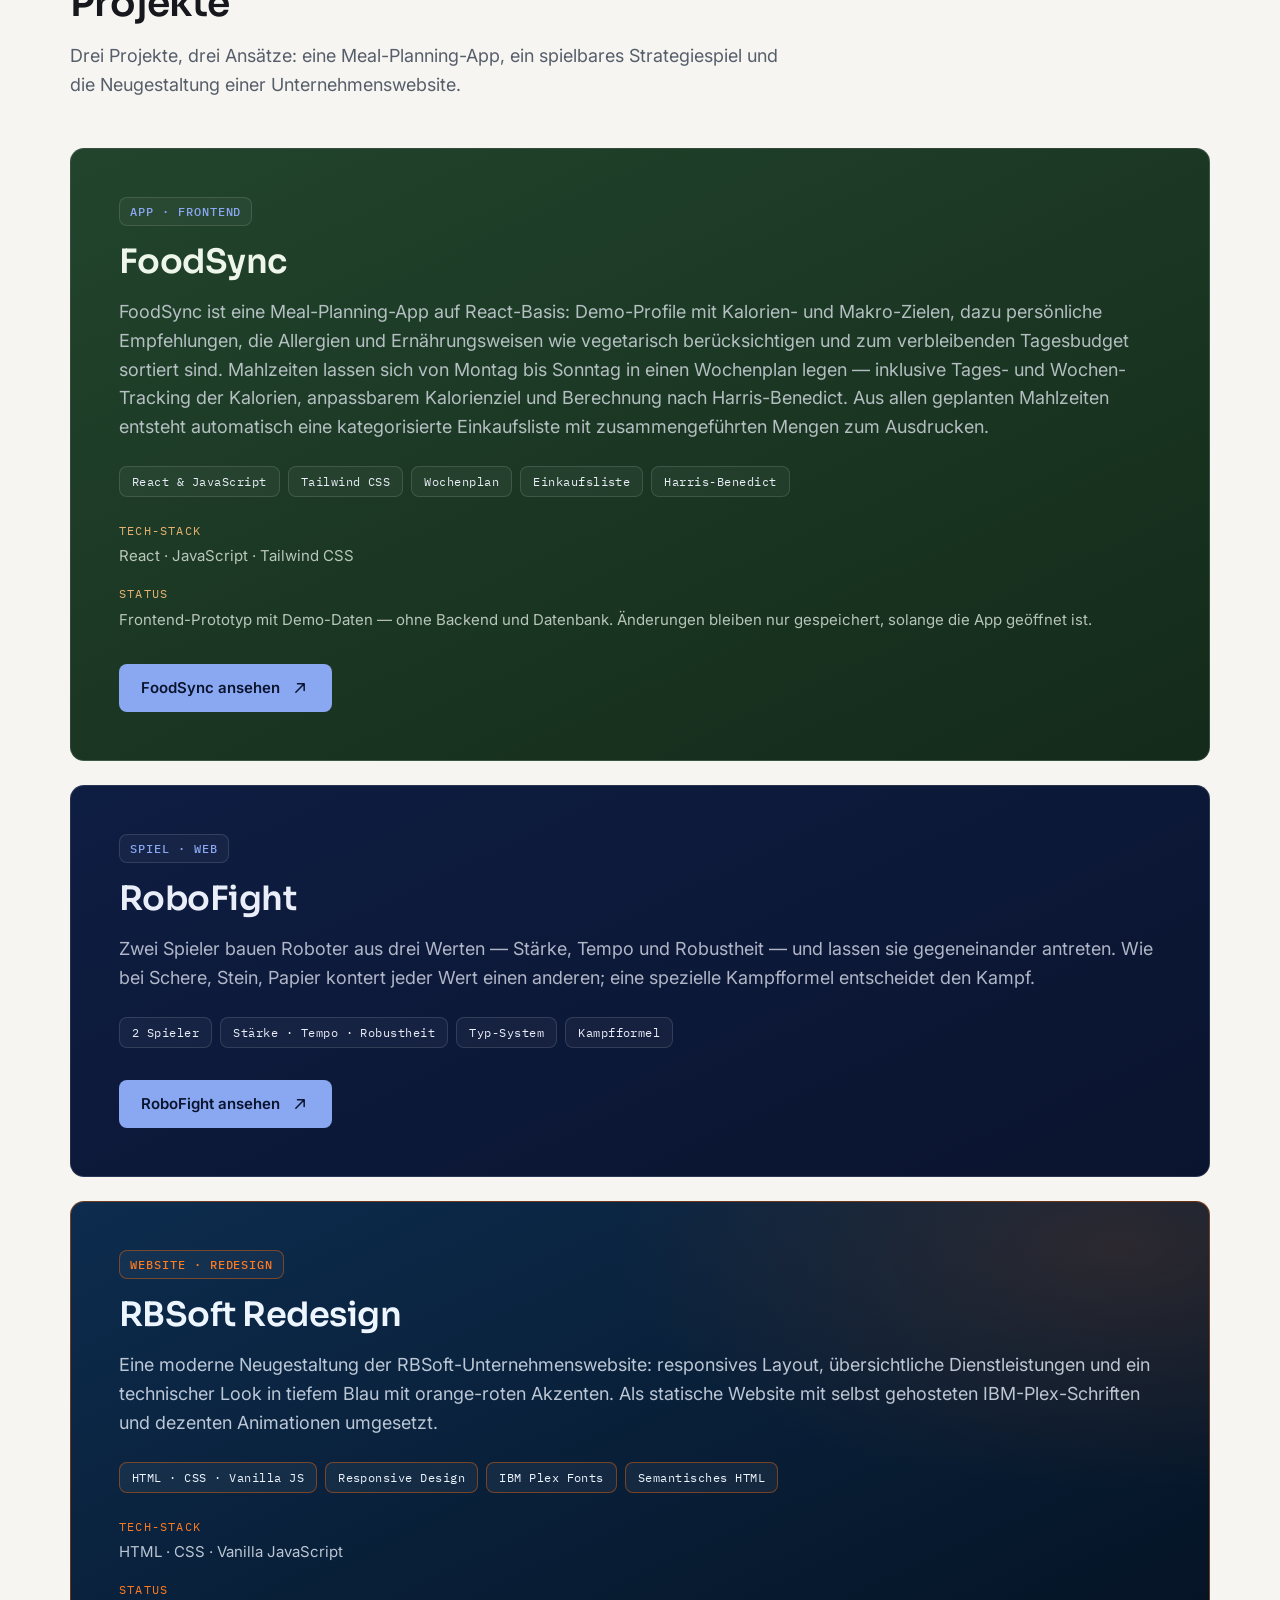
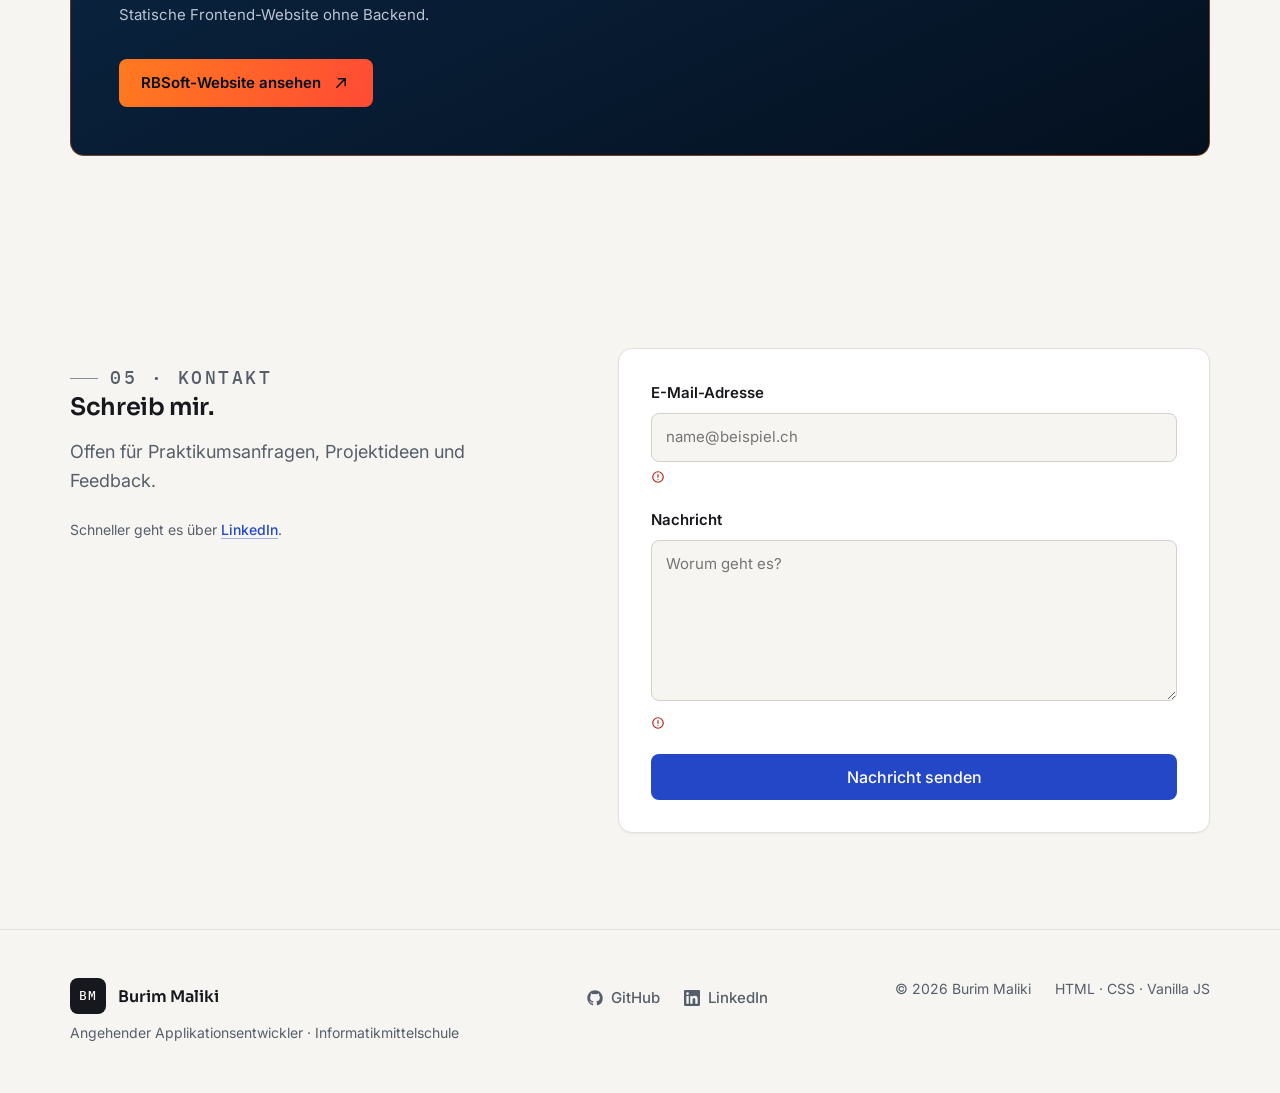
==== commit 43da83fc: "Replace Cyberskills with RBSoft redesign Co-authored-by: arena-agent <297053741+arena-agent@users.no" ====
--- a/index.html
+++ b/index.html
@@ -177,7 +177,7 @@
             <span class="link-domain">linkedin.com/in/burim-maliki-932824349</span>
           </a>
 
-          <a class="link-card" href="https://www.cyberskills.li/robot" target="_blank" rel="noopener noreferrer" data-reveal style="--reveal-delay: 120ms" data-i18n-aria="links.robofightAria" aria-label="RoboFight öffnen (neuer Tab)">
+          <a class="link-card" href="https://www.cyberskills.li/robot/rules#rules" target="_blank" rel="noopener noreferrer" data-reveal style="--reveal-delay: 120ms" data-i18n-aria="links.robofightAria" aria-label="RoboFight öffnen (neuer Tab)">
             <span class="link-card-top">
               <span class="link-icon" aria-hidden="true">
                 <svg class="icon" viewBox="0 0 24 24" fill="none" stroke="currentColor" stroke-width="1.8" stroke-linecap="round" stroke-linejoin="round"><path d="M12 3v3M12 6H8.5M12 6h3.5"/><rect x="4.5" y="8.5" width="15" height="10.5" rx="2.5"/><path d="M9.6 12.6h.01M14.4 12.6h.01M2.5 13h2M19.5 13h2"/></svg>
@@ -189,16 +189,16 @@
             <span class="link-domain">cyberskills.li/robot</span>
           </a>
 
-          <a class="link-card" href="https://www.cyberskills.li/" target="_blank" rel="noopener noreferrer" data-reveal style="--reveal-delay: 180ms" data-i18n-aria="links.cyberskillsAria" aria-label="Cyberskills öffnen (neuer Tab)">
+          <a class="link-card" href="/RBsoft/" target="_blank" rel="noopener noreferrer" data-reveal style="--reveal-delay: 180ms" data-i18n-aria="links.rbsoftAria" aria-label="RBSoft-Website öffnen (neuer Tab)">
             <span class="link-card-top">
               <span class="link-icon" aria-hidden="true">
-                <svg class="icon" viewBox="0 0 24 24" fill="none" stroke="currentColor" stroke-width="1.8" stroke-linecap="round"><circle cx="12" cy="4" r="1.7"/><circle cx="5.5" cy="12" r="1.7"/><circle cx="12" cy="12" r="1.7"/><circle cx="18.5" cy="12" r="1.7"/><circle cx="4" cy="19.5" r="1.7"/><circle cx="9" cy="19.5" r="1.7"/><circle cx="15" cy="19.5" r="1.7"/><circle cx="20" cy="19.5" r="1.7"/><path d="M11.4 5.4L6 10.6M12 5.6l.3 4.7M18 10.6l-5.2-5M4.9 13.3l-.3 4.5M9.4 18.2l-3.4-3.2M14.6 18.2l3.4-3.2M19.1 17.8l-.3-4.5"/></svg>
+                <svg class="icon" viewBox="0 0 24 24" fill="none" stroke="currentColor" stroke-width="1.8" stroke-linecap="round" stroke-linejoin="round"><rect x="3.5" y="4.5" width="17" height="15" rx="2"/><path d="M3.5 8.5h17M7 6.5h.01M10 6.5h.01M8 12l-2 2 2 2M16 12l2 2-2 2M13.5 11l-3 6"/></svg>
               </span>
               <svg class="icon link-card-arrow" viewBox="0 0 24 24" fill="none" stroke="currentColor" stroke-width="1.8" stroke-linecap="round" stroke-linejoin="round" aria-hidden="true"><path d="M7 17L17 7M9 7h8v8"/></svg>
             </span>
-            <h3 data-i18n="links.cyberskillsTitle">Cyberskills</h3>
-            <p data-i18n="links.cyberskillsDesc">Lernkonzept für Cybersicherheit mit eigenem Skill-Tree.</p>
-            <span class="link-domain">cyberskills.li</span>
+            <h3 data-i18n="links.rbsoftTitle">RBSoft Redesign</h3>
+            <p data-i18n="links.rbsoftDesc">Neugestaltung der RBSoft-Unternehmenswebsite.</p>
+            <span class="link-domain">burimmaliki.ch/RBsoft</span>
           </a>
         </div>
       </div>
@@ -421,7 +421,7 @@
         <div class="section-head" data-reveal>
           <p class="eyebrow" data-i18n="projects.eyebrow">04 · Arbeit</p>
           <h2 id="projects-title" data-i18n="projects.title">Projekte</h2>
-          <p class="lead" data-i18n="projects.lead">Drei Projekte, drei Ansätze: eine Meal-Planning-App, ein spielbares Strategie-Spiel und das Konzept für eine Lernplattform.</p>
+          <p class="lead" data-i18n="projects.lead">Drei Projekte, drei Ansätze: eine Meal-Planning-App, ein spielbares Strategiespiel und die Neugestaltung einer Unternehmenswebsite.</p>
         </div>
 
         <!-- FoodSync -->
@@ -466,41 +466,37 @@
               <li class="fact-chip" data-i18n="projects.rfChip3">Typ-System</li>
               <li class="fact-chip" data-i18n="projects.rfChip4">Kampfformel</li>
             </ul>
-            <a class="project-cta" href="https://www.cyberskills.li/robot" target="_blank" rel="noopener noreferrer" data-i18n-aria="projects.rfCtaAria" aria-label="RoboFight ansehen (neuer Tab)">
+            <a class="project-cta" href="https://www.cyberskills.li/robot/rules#rules" target="_blank" rel="noopener noreferrer" data-i18n-aria="projects.rfCtaAria" aria-label="RoboFight ansehen (neuer Tab)">
               <span data-i18n="projects.rfCta">RoboFight ansehen</span>
               <svg class="icon" viewBox="0 0 24 24" fill="none" stroke="currentColor" stroke-width="1.8" stroke-linecap="round" stroke-linejoin="round" aria-hidden="true"><path d="M7 17L17 7M9 7h8v8"/></svg>
             </a>
           </div>
         </article>
 
-        <!-- Cyberskills -->
-        <article class="project project-cs" data-reveal aria-labelledby="cs-title">
+        <!-- RBSoft website redesign -->
+        <article class="project project-rb" data-reveal aria-labelledby="rb-title">
           <div class="project-copy">
-            <span class="project-tag" data-i18n="projects.csTag">Konzept · Blueprint</span>
-            <h3 id="cs-title" data-i18n="projects.csTitle">Cyberskills</h3>
-            <p data-i18n="projects.csDesc">Das Konzept für eine Lernplattform, die Cybersicherheit verständlich macht: eine klar definierte Zielgruppe, messbare Lernziele und ein eigenes Skill-Tree-System, das den Lernfortschritt sichtbar macht.</p>
-            <ul class="fact-chips" aria-label="Eigenschaften von Cyberskills" data-i18n-aria="projects.csChipsAria">
-              <li class="fact-chip" data-i18n="projects.csChip1">Zielgruppe definiert</li>
-              <li class="fact-chip" data-i18n="projects.csChip2">Messbare Lernziele</li>
-              <li class="fact-chip" data-i18n="projects.csChip3">Skill-Tree</li>
-              <li class="fact-chip" data-i18n="projects.csChip4">Konzeptphase</li>
+            <span class="project-tag" data-i18n="projects.rbTag">Website · Redesign</span>
+            <h3 id="rb-title" data-i18n="projects.rbTitle">RBSoft Redesign</h3>
+            <p data-i18n="projects.rbDesc">Eine moderne Neugestaltung der RBSoft-Unternehmenswebsite: responsives Layout, übersichtliche Dienstleistungen und ein technischer Look in tiefem Blau mit orange-roten Akzenten. Als statische Website mit selbst gehosteten IBM-Plex-Schriften und dezenten Animationen umgesetzt.</p>
+            <ul class="fact-chips" aria-label="Eigenschaften des RBSoft-Redesigns" data-i18n-aria="projects.rbChipsAria">
+              <li class="fact-chip" data-i18n="projects.rbChip1">HTML · CSS · Vanilla JS</li>
+              <li class="fact-chip" data-i18n="projects.rbChip2">Responsive Design</li>
+              <li class="fact-chip" data-i18n="projects.rbChip3">IBM Plex Fonts</li>
+              <li class="fact-chip" data-i18n="projects.rbChip4">Semantisches HTML</li>
             </ul>
             <dl class="project-dl">
               <div>
-                <dt data-i18n="projects.csAudienceLabel">Zielgruppe</dt>
-                <dd data-i18n="projects.csAudience">Jugendliche und Einsteiger:innen, die verstehen wollen, wie Angriffe funktionieren und wie man sich schützt.</dd>
+                <dt data-i18n="projects.rbTechLabel">Tech-Stack</dt>
+                <dd data-i18n="projects.rbTech">HTML · CSS · Vanilla JavaScript</dd>
               </div>
               <div>
-                <dt data-i18n="projects.csOutcomesLabel">Lernziele</dt>
-                <dd data-i18n="projects.csOutcomes">Netzwerke, Angriffsmethoden und Verteidigung im Alltag verstehen und anwenden.</dd>
-              </div>
-              <div>
-                <dt data-i18n="projects.csTreeLabel">Skill-Tree-System</dt>
-                <dd data-i18n="projects.csTree">Ein eigener Fähigkeiten-Baum, der Fortschritt sichtbar macht und motiviert.</dd>
+                <dt data-i18n="projects.rbStatusLabel">Status</dt>
+                <dd data-i18n="projects.rbStatus">Statische Frontend-Website ohne Backend.</dd>
               </div>
             </dl>
-            <a class="project-cta" href="https://www.cyberskills.li/" target="_blank" rel="noopener noreferrer" data-i18n-aria="projects.csCtaAria" aria-label="Cyberskills ansehen (neuer Tab)">
-              <span data-i18n="projects.csCta">Cyberskills ansehen</span>
+            <a class="project-cta" href="/RBsoft/" target="_blank" rel="noopener noreferrer" data-i18n-aria="projects.rbCtaAria" aria-label="RBSoft-Website ansehen (neuer Tab)">
+              <span data-i18n="projects.rbCta">RBSoft-Website ansehen</span>
               <svg class="icon" viewBox="0 0 24 24" fill="none" stroke="currentColor" stroke-width="1.8" stroke-linecap="round" stroke-linejoin="round" aria-hidden="true"><path d="M7 17L17 7M9 7h8v8"/></svg>
             </a>
           </div>
--- a/assets/css/style.css
+++ b/assets/css/style.css
@@ -40,14 +40,15 @@
       --fs-muted: rgba(238, 246, 236, 0.75);
       --fs-panel: rgba(255, 255, 255, 0.05);
 
-      /* project tones — Cyberskills (dark green, clean hacker tone) */
-  --cs-bg-1: #0c2419;
-  --cs-bg-2: #081a12;
-  --cs-border: rgba(255, 255, 255, 0.12);
-  --cs-accent: #7dd8a5;
-  --cs-text: #e9f4ed;
-  --cs-muted: rgba(233, 244, 237, 0.74);
-  --cs-panel: rgba(255, 255, 255, 0.045);
+  /* project tones — RBSoft (blue with orange/red brand accents) */
+  --rb-bg-1: #0d2c4e;
+  --rb-bg-2: #04101f;
+  --rb-border: rgba(255, 102, 0, 0.42);
+  --rb-accent: #ff7a1f;
+  --rb-accent-hot: #ff4b35;
+  --rb-text: #edf5ff;
+  --rb-muted: rgba(237, 245, 255, 0.78);
+  --rb-panel: rgba(255, 255, 255, 0.05);
 
   /* spacing */
   --sp-1: 4px;
@@ -715,10 +716,12 @@
   background: linear-gradient(155deg, var(--rf-bg-1), var(--rf-bg-2));
   color: var(--rf-text);
 }
-.project-cs {
-  background: linear-gradient(155deg, var(--cs-bg-1), var(--cs-bg-2));
-  color: var(--cs-text);
-  border-color: var(--cs-border);
+.project-rb {
+  background:
+    radial-gradient(ellipse at 92% 8%, rgba(255, 102, 0, 0.14), transparent 34%),
+    linear-gradient(155deg, var(--rb-bg-1), var(--rb-bg-2));
+  color: var(--rb-text);
+  border-color: var(--rb-border);
 }
 
 .project-fs {
@@ -740,7 +743,7 @@
   color: var(--rf-accent);
   background: rgba(255, 255, 255, 0.04);
 }
-.project-cs .project-tag { border-color: var(--cs-border); color: var(--cs-accent); }
+.project-rb .project-tag { border-color: var(--rb-border); color: var(--rb-accent); }
 
 .project h3 {
   font-size: clamp(1.6rem, 1.3rem + 1.2vw, 2.1rem);
@@ -751,7 +754,7 @@
   font-size: var(--text-lg);
   color: var(--rf-muted);
 }
-.project-cs .project-copy > p { color: var(--cs-muted); }
+.project-rb .project-copy > p { color: var(--rb-muted); }
 
 .fact-chips {
   display: flex;
@@ -769,7 +772,7 @@
   letter-spacing: 0.04em;
   color: var(--rf-text);
 }
-.project-cs .fact-chip { border-color: var(--cs-border); background: var(--cs-panel); color: var(--cs-text); }
+.project-rb .fact-chip { border-color: var(--rb-border); background: var(--rb-panel); color: var(--rb-text); }
 
 .project-cta {
   display: inline-flex;
@@ -786,10 +789,12 @@
 }
 .project-cta:hover { filter: brightness(1.1); }
 .project-cta:active { transform: translateY(1px); }
-.project-cs .project-cta { background: var(--cs-accent); color: var(--cs-bg-2); }
+.project-rb .project-cta { background: linear-gradient(110deg, var(--rb-accent), var(--rb-accent-hot)); color: var(--rb-bg-2); }
 
 .project-fs .project-dl dt { color: var(--fs-accent); }
 .project-fs .project-dl dd { color: var(--fs-muted); }
+.project-rb .project-dl dt { color: var(--rb-accent); }
+.project-rb .project-dl dd { color: var(--rb-muted); }
 
 .project-dl { margin-top: var(--sp-5); display: grid; gap: var(--sp-4); }
 .project-dl dt {
@@ -797,9 +802,9 @@
   font-size: var(--text-xs);
   letter-spacing: 0.1em;
   text-transform: uppercase;
-  color: var(--cs-accent);
-}
-.project-dl dd { margin-top: var(--sp-1); font-size: 0.9375rem; color: var(--cs-muted); }
+  color: var(--rf-accent);
+}
+.project-dl dd { margin-top: var(--sp-1); font-size: 0.9375rem; color: var(--rf-muted); }
 
 /* ================================================================
    11. CONTACT / FORM
